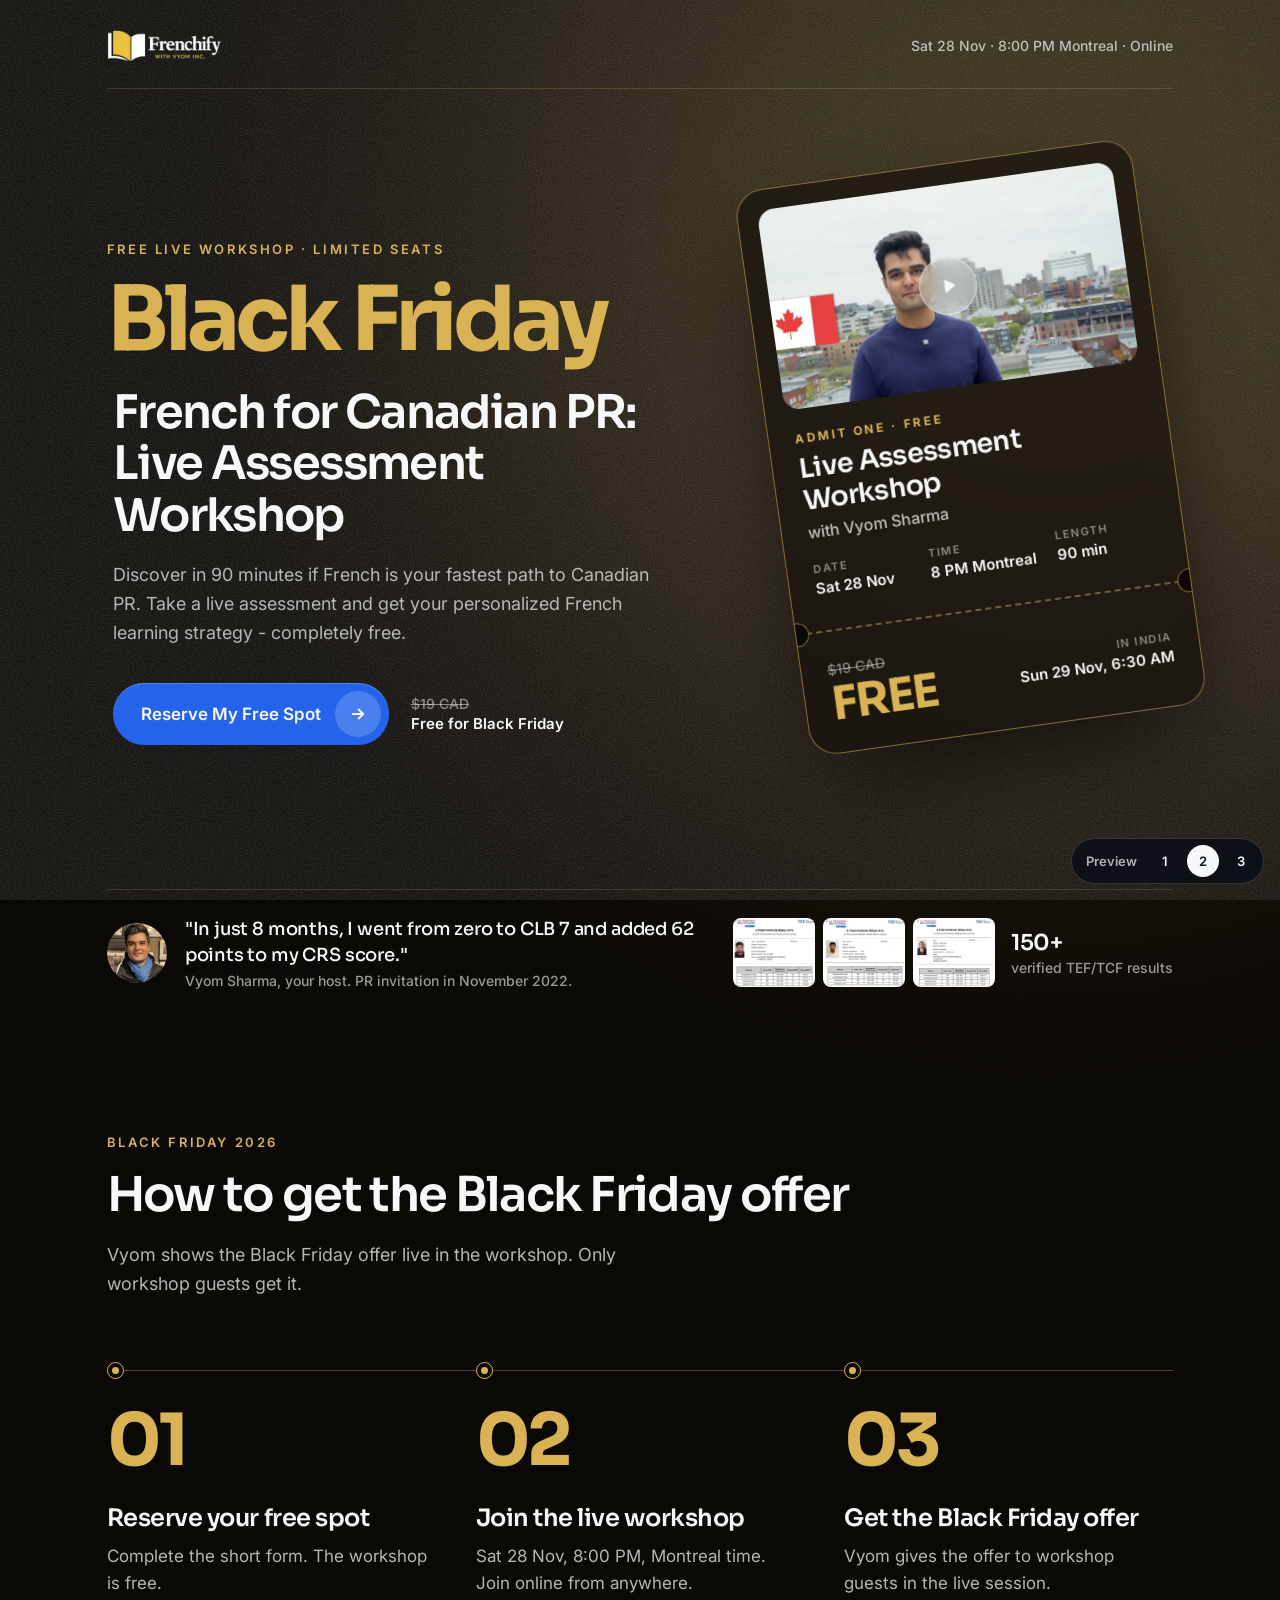
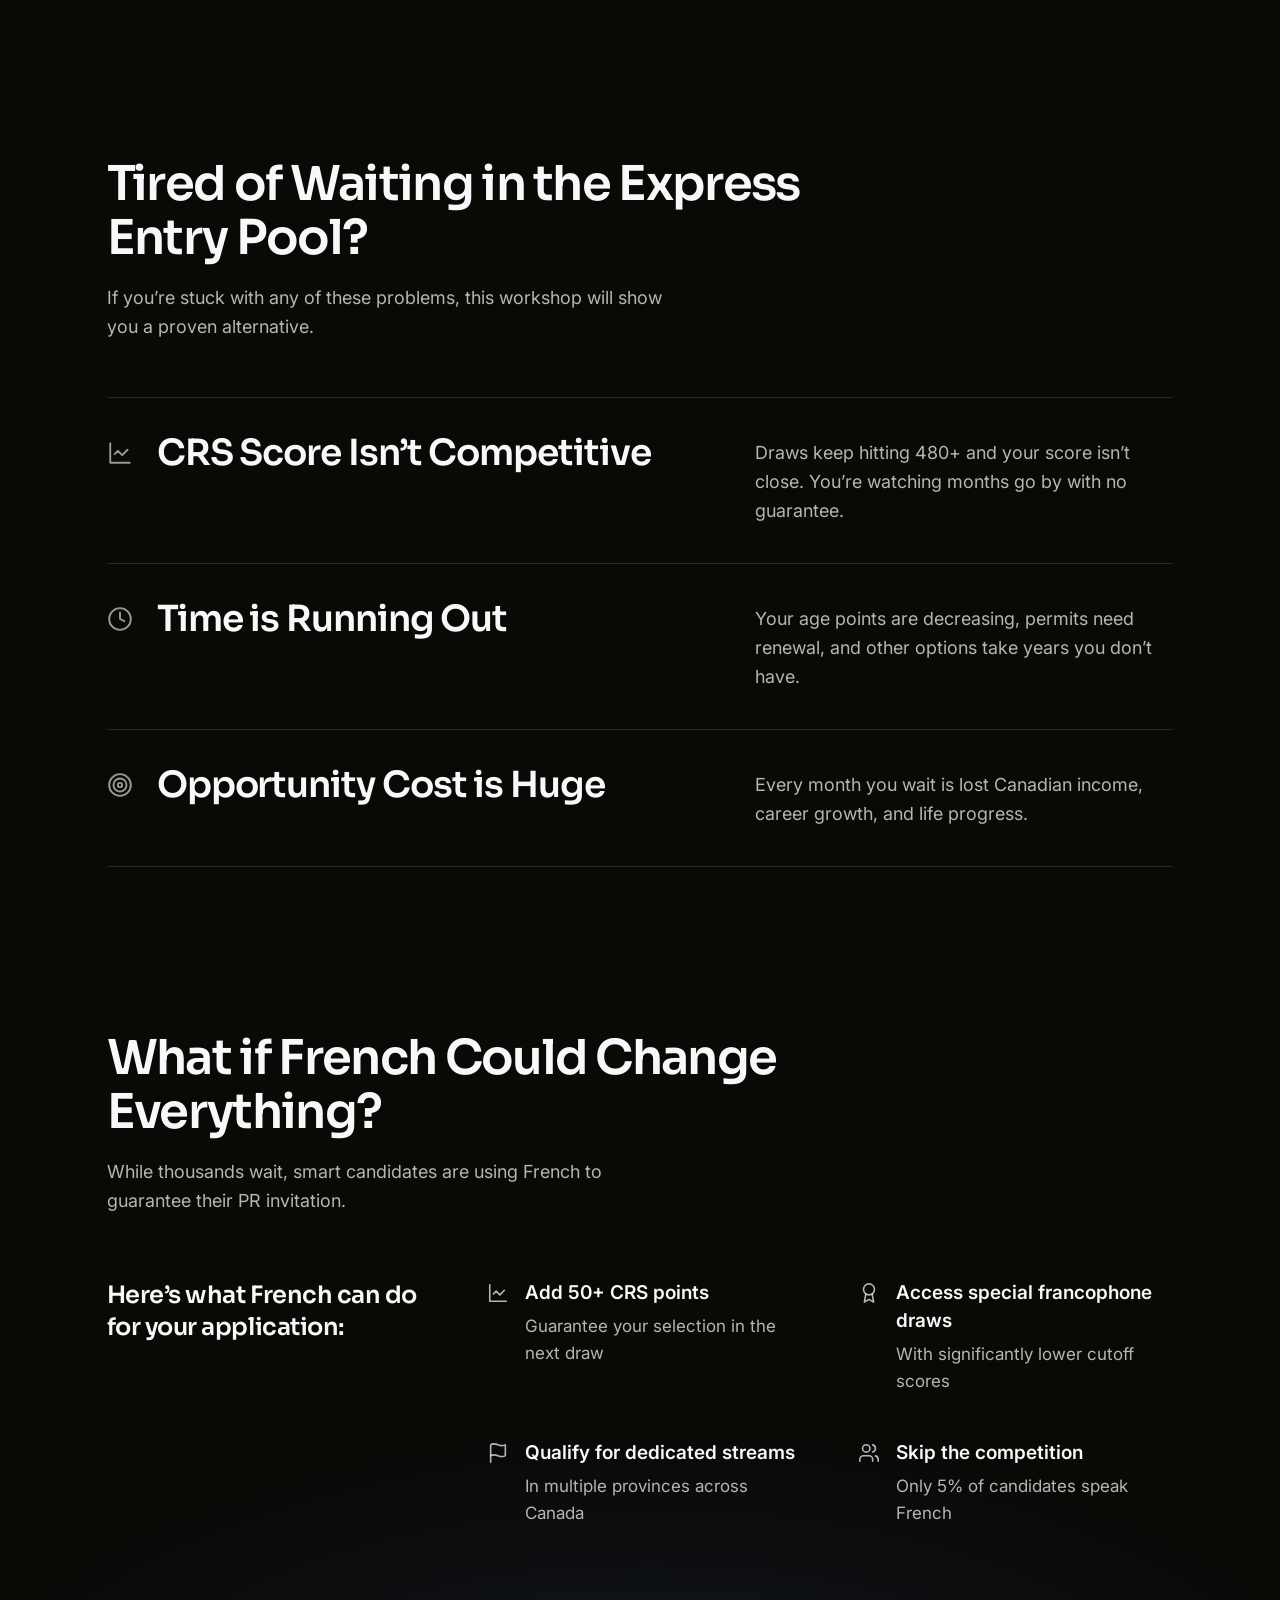
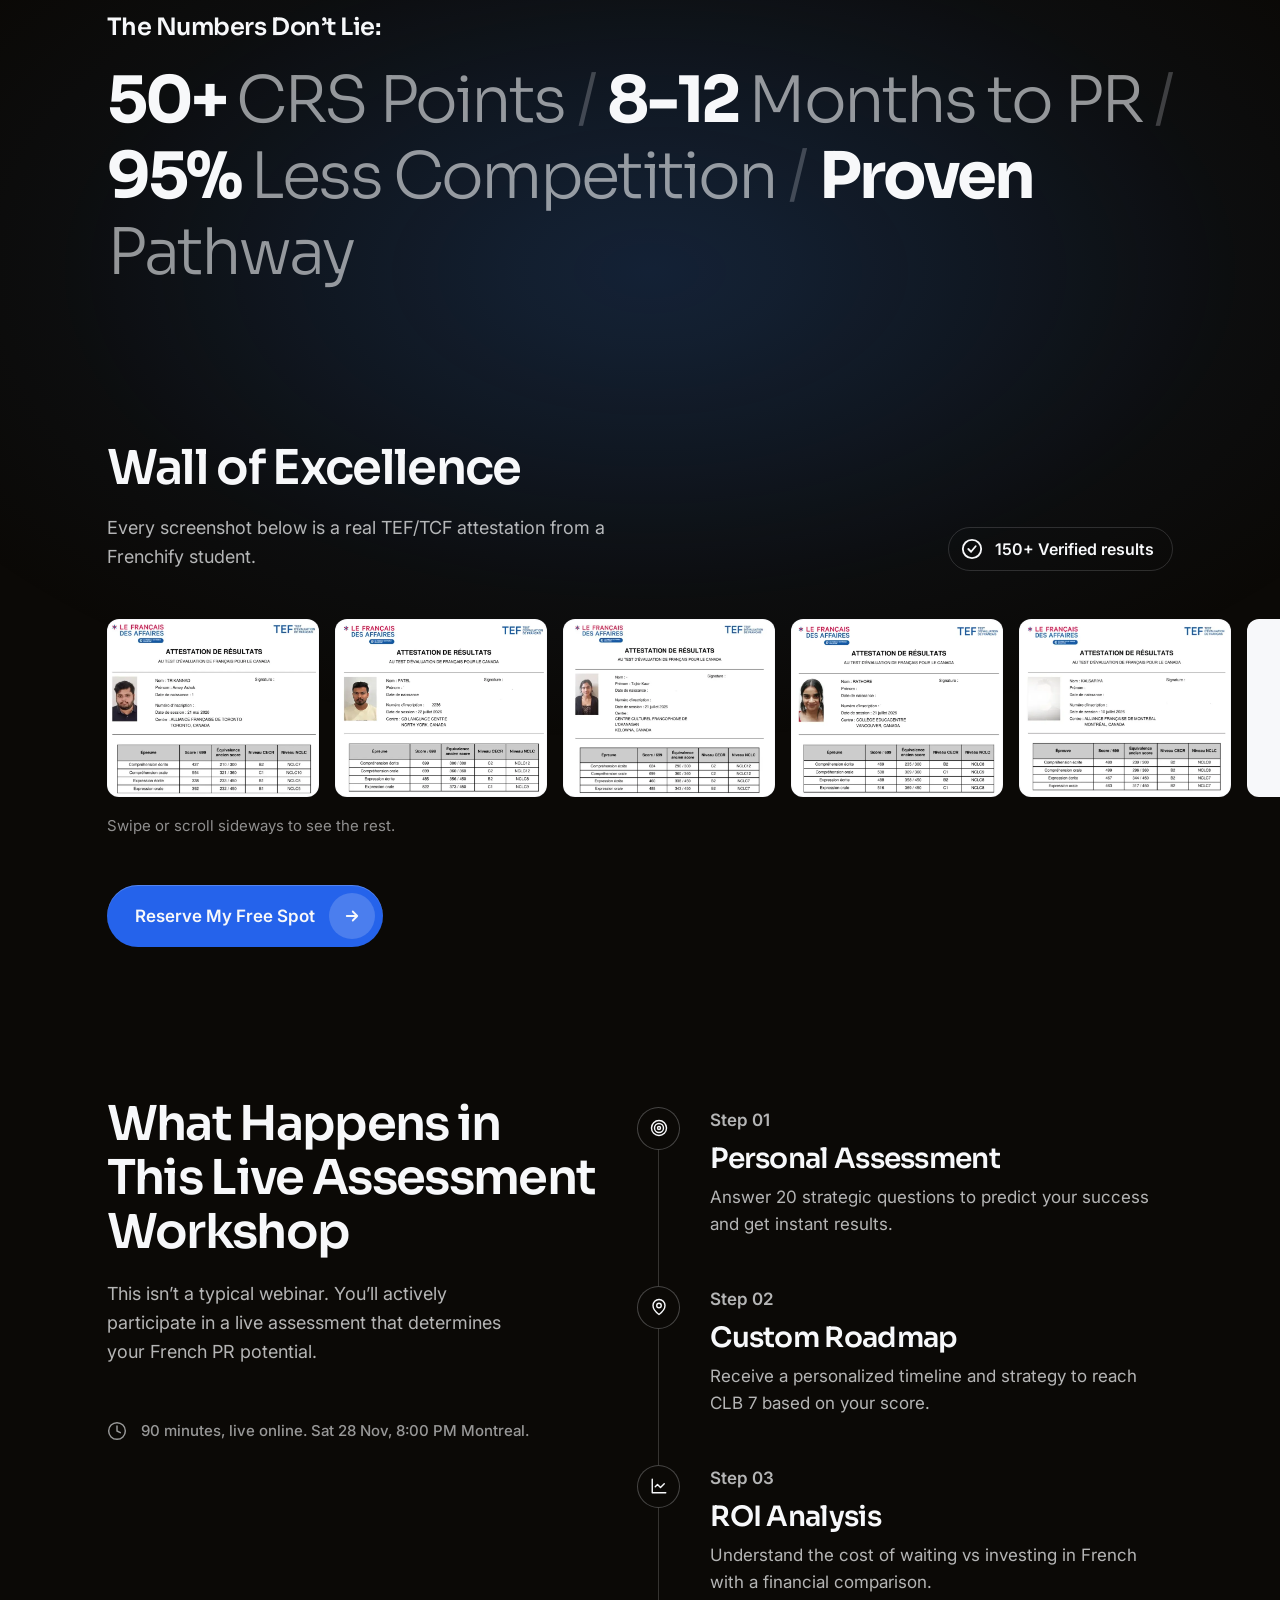
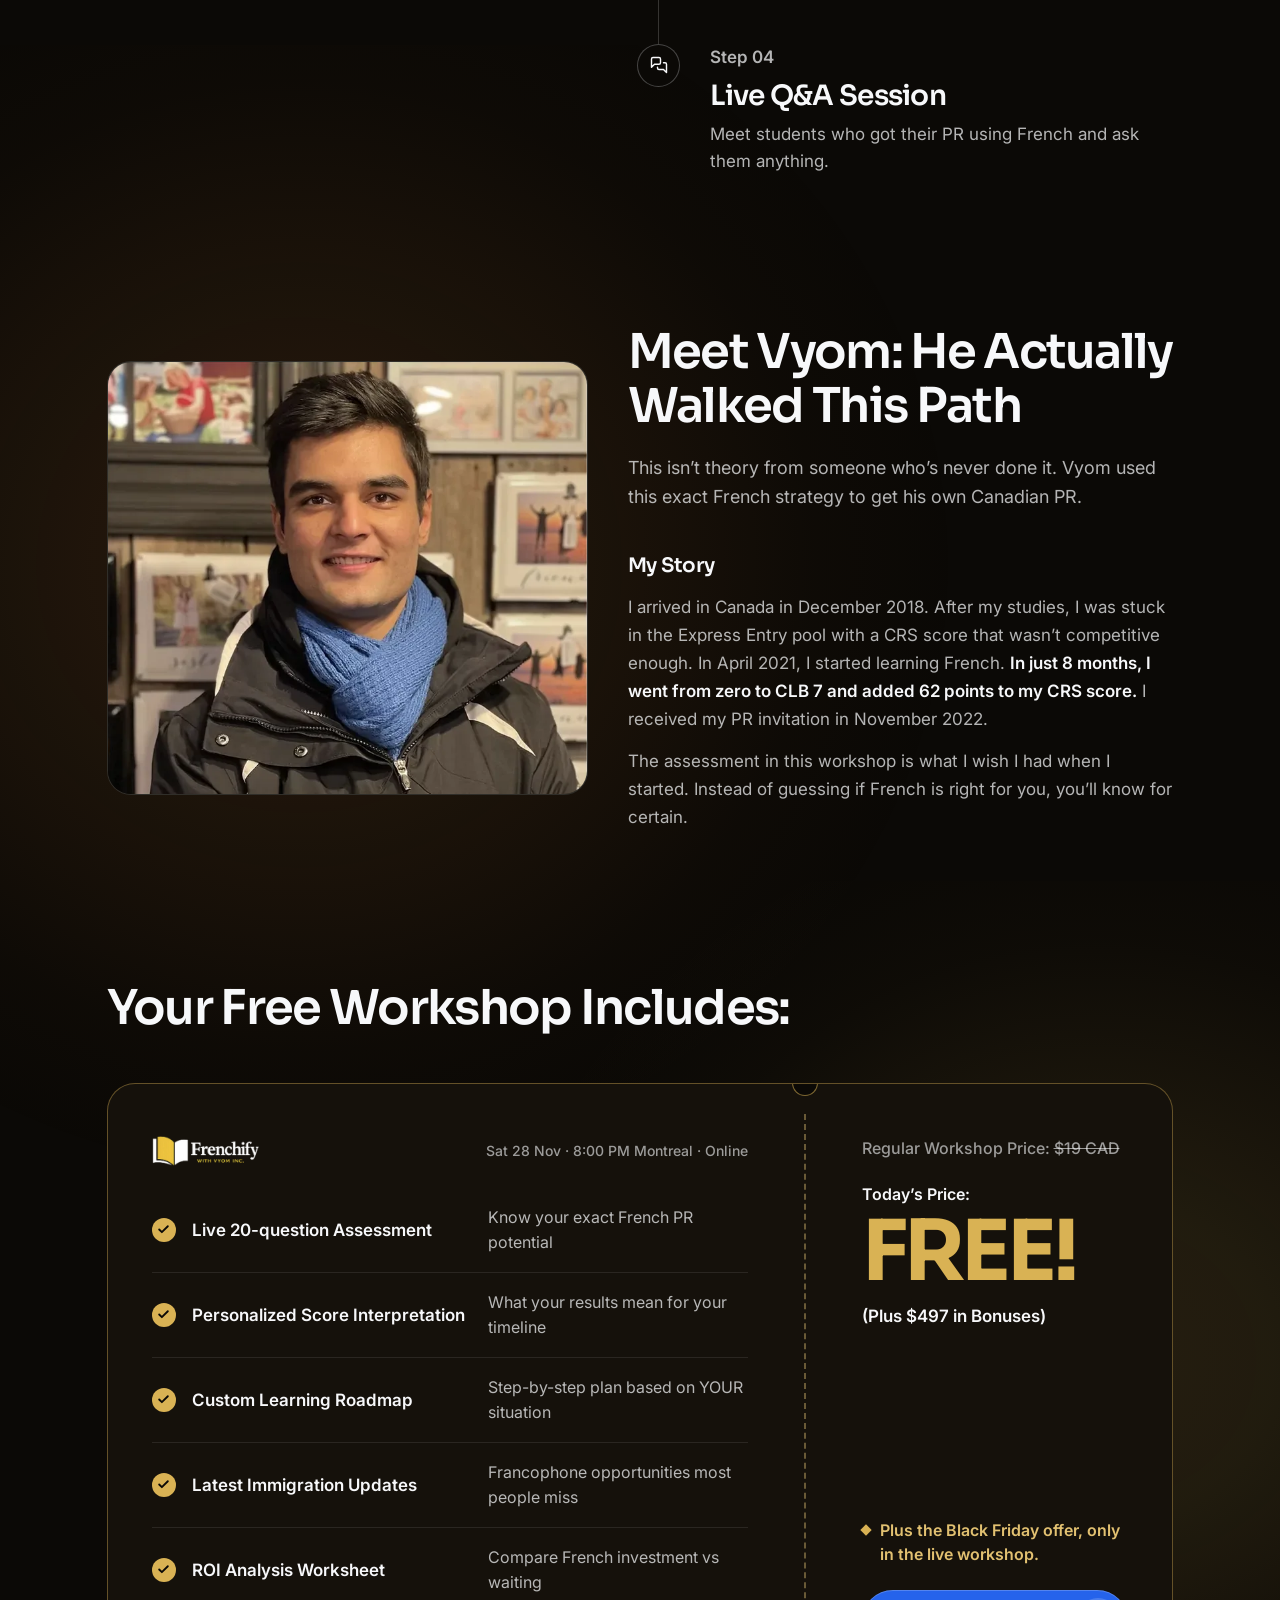
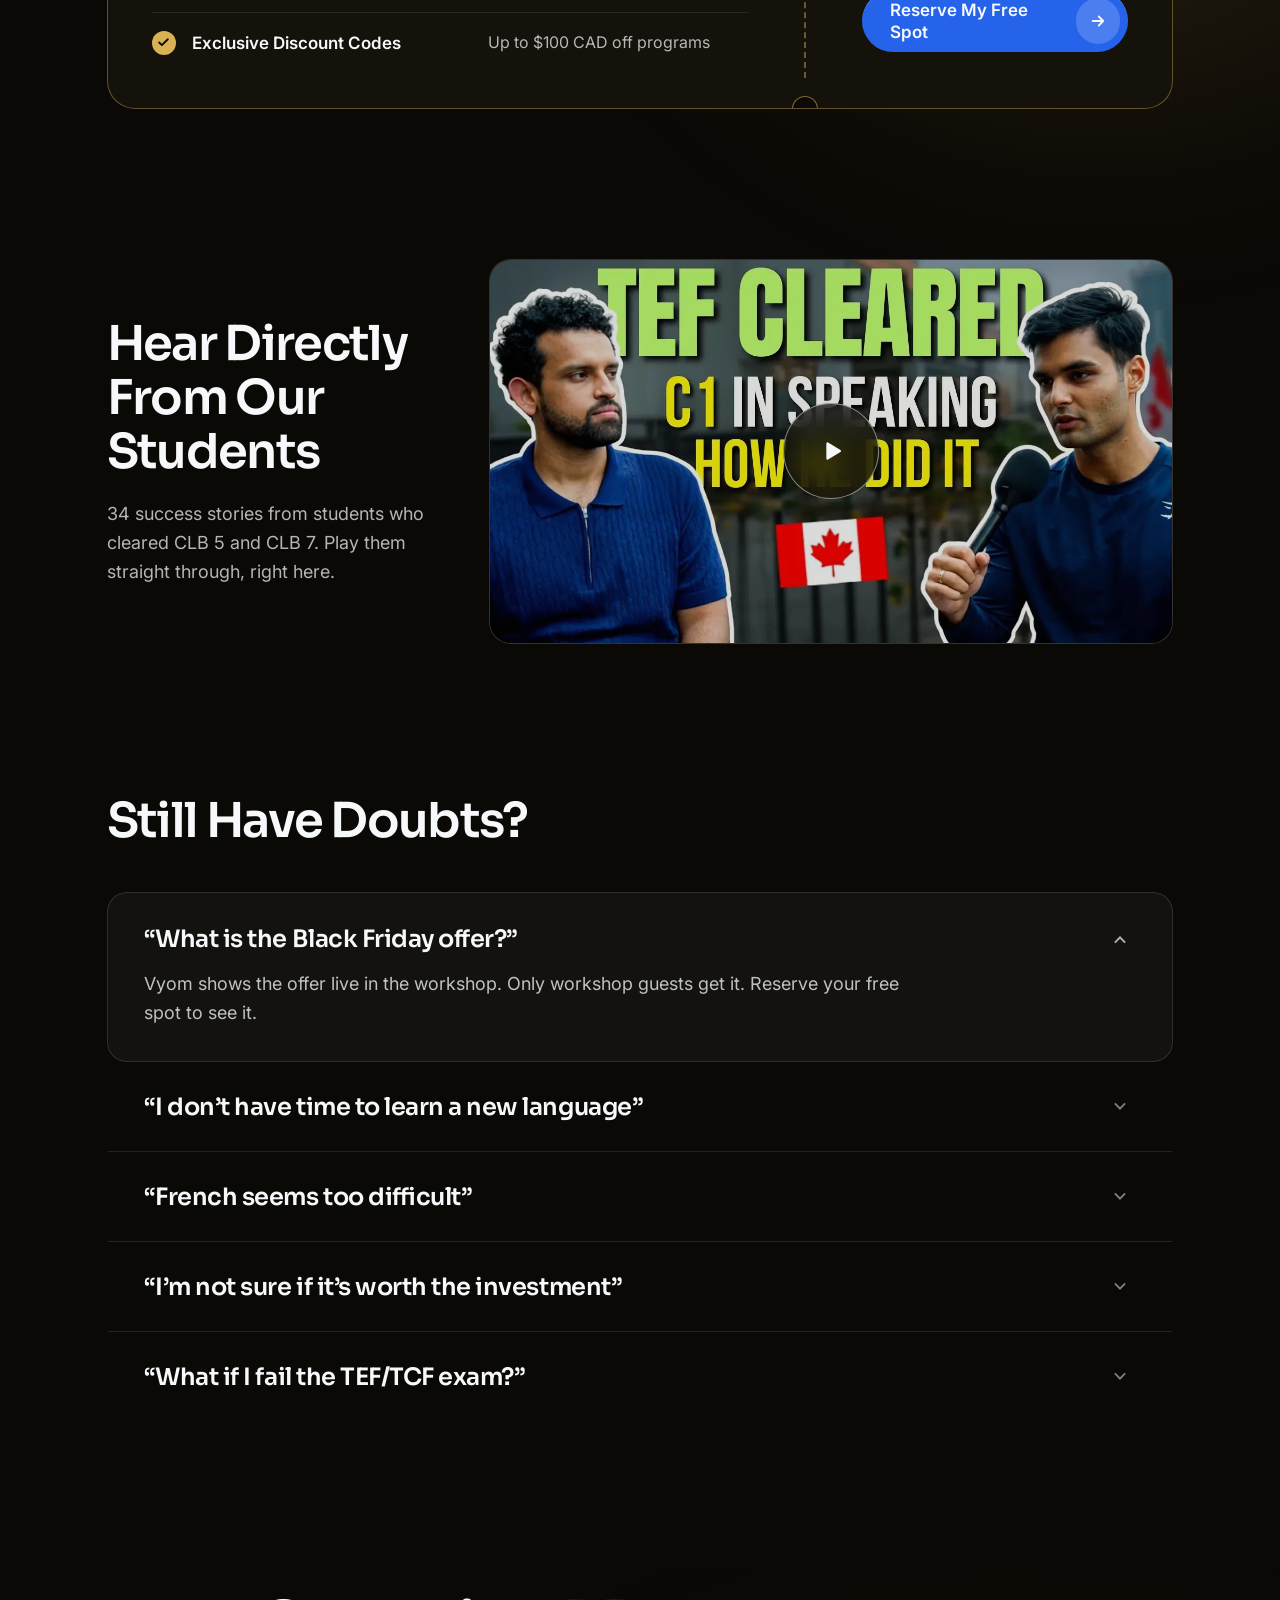
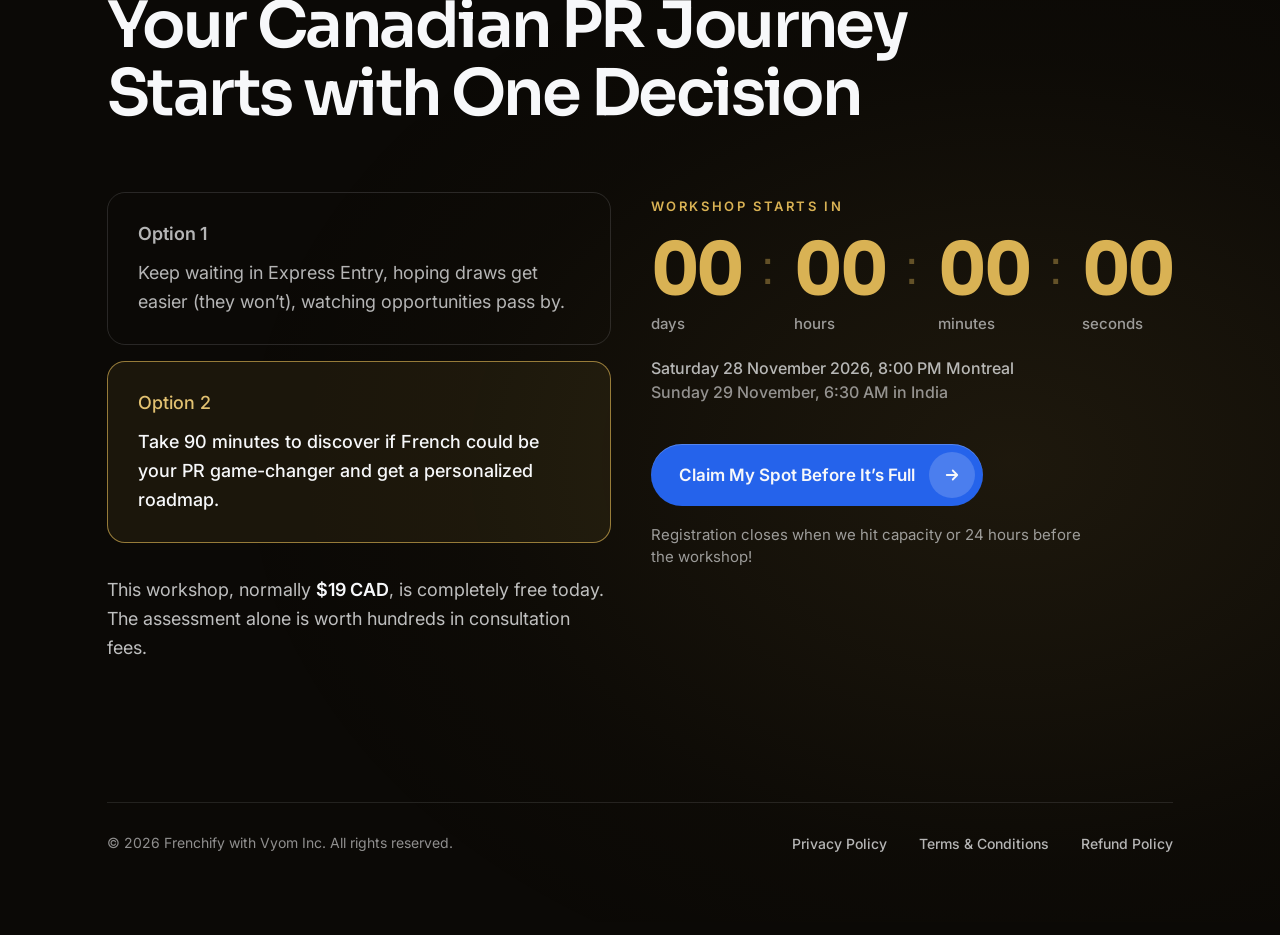
==== option-2/index.html @ 68164799 "Black Friday webinar page preview: 3 design options Static, responsive pages for review. No tracking" ====
<!doctype html>
<html lang="en">
<head>
<meta charset="utf-8">
<meta name="viewport" content="width=device-width, initial-scale=1">
<meta name="robots" content="noindex,nofollow">
<meta name="theme-color" content="#0B0906">
<title>Option 2 · Black Friday preview · Frenchify</title>
<link rel="preconnect" href="https://fonts.googleapis.com">
<link rel="preconnect" href="https://fonts.gstatic.com" crossorigin>
<link rel="stylesheet" href="https://fonts.googleapis.com/css2?family=Inter:opsz,wght@14..32,400..700&family=Sora:wght@300..800&display=swap">
<style>
:root{
  --bg:#0B0906;
  --card:#15110B;
  --ink:#F7F8FA;
  --ink-76:rgba(247,248,250,.76);
  --ink-72:rgba(247,248,250,.72);
  --ink-60:rgba(247,248,250,.6);
  --ink-56:rgba(247,248,250,.56);
  --line:rgba(247,248,250,.12);
  --gold:#D9B254;
  --gold-soft:#E2C171;
  --blue:#2563EB;
  --blue-dark:#1D4ED8;
  --sora:"Sora",system-ui,sans-serif;
  --inter:"Inter",system-ui,sans-serif;
  --gutter:clamp(20px,8.34vw,120px);
  --edge:max(var(--gutter),calc((100% - 1200px) / 2));
  --optical:6px;
}
*,*::before,*::after{box-sizing:border-box}
html{background:var(--bg);color-scheme:dark;-webkit-text-size-adjust:100%;text-size-adjust:100%}
body{
  margin:0;min-height:100vh;color:var(--ink);font-family:var(--inter);font-size:16px;line-height:1.5;
  -webkit-font-smoothing:antialiased;-moz-osx-font-smoothing:grayscale;
  /* The one warm gold spotlight, behind the hero ticket. */
  background:
    radial-gradient(circle 860px at calc(50% + 410px) 230px,
      rgba(222,176,82,.215) 0%, rgba(222,176,82,.19) 30%, rgba(219,172,80,.112) 56%,
      rgba(214,166,76,.043) 78%, rgba(214,166,76,0) 100%) no-repeat,
    var(--bg);
}
/* Film grain: one fixed layer under the content, over the light. */
body::before{
  content:"";position:fixed;inset:0;z-index:0;pointer-events:none;
  background:url(../assets/grain.svg) 0 0/240px 240px repeat;opacity:.4;
}
.page{position:relative;z-index:1}
img{display:block;max-width:100%}
h1,h2,h3,p,figure,blockquote,ol,ul{margin:0}
ol,ul{padding:0;list-style:none}
a{color:inherit}
button{font:inherit;color:inherit}
svg{flex-shrink:0}
.wrap{width:min(1200px,100% - 2 * var(--gutter));margin-inline:auto}

:focus-visible{outline:2px solid var(--gold-soft);outline-offset:3px;border-radius:6px}
.cta:focus-visible,.pill:focus-visible{border-radius:999px}

/* ---------- Shared type ---------- */
.eyebrow{font:600 13px/16px var(--inter);letter-spacing:.2em;text-transform:uppercase;color:var(--gold)}
.h2{font:600 48px/54px var(--sora);letter-spacing:-.035em;color:var(--ink)}
.lead{font-size:18px;line-height:29px;color:var(--ink-72);max-width:560px}
.sec-head{display:flex;flex-direction:column;gap:18px;max-width:900px}

/* ---------- CTA ---------- */
.cta{
  display:inline-flex;align-items:center;gap:14px;min-height:62px;padding:8px 8px 8px 28px;border-radius:999px;
  background:var(--blue);box-shadow:inset 0 1px 0 rgba(247,248,250,.22);color:var(--ink);
  font:600 17px/22px var(--inter);text-decoration:none;transition:background-color .16s ease-out;
}
.cta:hover{background:var(--blue-dark)}
.cta-arrow{display:flex;align-items:center;justify-content:center;width:46px;height:46px;border-radius:999px;background:rgba(247,248,250,.18);transition:transform .16s ease-out}
.cta:hover .cta-arrow{transform:translateX(2px)}

/* ---------- Header + hero ---------- */
.hero-sec{padding-bottom:80px}
.topbar{display:flex;align-items:center;justify-content:space-between;gap:16px;padding:30px 0 26px;border-bottom:1px solid rgba(233,201,119,.18)}
.topbar img{width:114px;height:auto}
.topbar p{font:500 14px/18px var(--inter);color:rgba(247,248,250,.7);text-align:right}

.hero{display:flex;align-items:center;justify-content:space-between;gap:24px;padding-top:64px}
.hero-copy{flex:0 1 720px;min-width:0;display:flex;flex-direction:column}
.bf-word{padding-top:18px;font:700 clamp(84px,7vw,100px)/1 var(--sora);letter-spacing:-.055em;color:var(--gold);white-space:nowrap}
.hero-text{display:flex;flex-direction:column;gap:18px;padding:22px 0 0 var(--optical)}
.hero h1{font:600 clamp(44px,3.62vw,52px)/1.115 var(--sora);letter-spacing:-.035em;color:var(--ink)}
.hero .lead{color:rgba(247,248,250,.7)}
.hero-cta{display:flex;align-items:center;gap:22px;padding:36px 0 0 var(--optical)}
.price-note{display:flex;flex-direction:column;gap:2px}
.price-note s{font:500 14px/18px var(--inter);color:rgba(247,248,250,.5);text-decoration-thickness:1px}
.price-note span{font:600 15px/18px var(--inter);color:var(--ink)}

/* Event ticket */
.ticket-stage{position:relative;flex:0 0 470px;height:680px}
.ticket{
  position:absolute;left:30px;top:40px;width:400px;display:flex;flex-direction:column;overflow:hidden;
  transform:rotate(-8deg);transform-origin:0 0;border-radius:28px;border:1px solid rgba(217,178,84,.55);
  background:rgba(14,11,6,.62);-webkit-backdrop-filter:blur(26px);backdrop-filter:blur(26px);
  box-shadow:0 40px 100px -30px rgba(4,3,2,.85);
}
.ticket-media{padding:20px 20px 0}
.vid{position:relative;display:block;width:100%;aspect-ratio:360/203;padding:0;border:0;border-radius:16px;overflow:hidden;background:var(--card);cursor:pointer}
.vid img{position:absolute;left:-16.67%;top:0;width:116.67%;height:116.26%;max-width:none;object-fit:cover}
.play{position:absolute;left:50%;top:50%;transform:translate(-50%,-50%);display:flex;align-items:center;justify-content:center;width:58px;height:58px;border-radius:999px;border:1px solid rgba(247,248,250,.55);background:rgba(247,248,250,.24);-webkit-backdrop-filter:blur(12px);backdrop-filter:blur(12px);color:var(--ink);transition:background-color .16s ease-out}
.vid:hover .play{background:rgba(247,248,250,.34)}
.t-info{display:flex;flex-direction:column;gap:6px;padding:22px 26px 0}
.t-kicker{font:700 12px/16px var(--inter);letter-spacing:.22em;text-transform:uppercase;color:var(--gold)}
.t-title{font:600 27px/32px var(--sora);letter-spacing:-.025em;color:var(--ink)}
.t-host{font:500 16px/20px var(--inter);color:rgba(247,248,250,.75)}
.t-meta{display:flex;padding:20px 26px 22px}
.t-meta div{display:flex;flex-direction:column;gap:4px}
.t-meta div:nth-child(1){flex:0 0 116px}
.t-meta div:nth-child(2){flex:0 0 128px}
.t-label{font:600 11px/14px var(--inter);letter-spacing:.14em;text-transform:uppercase;color:rgba(247,248,250,.5)}
.t-val{font:600 15px/18px var(--inter);color:var(--ink)}
.perf{position:relative;display:flex;align-items:center;height:24px}
.perf::before{content:"";flex:1;border-top:2px dashed rgba(233,201,119,.4)}
.perf i{position:absolute;top:0;width:26px;height:24px;border-radius:999px;background:var(--bg);border:1px solid rgba(217,178,84,.55)}
.perf i:first-child{left:-13px}
.perf i:last-child{right:-13px}
.t-stub{display:flex;align-items:center;justify-content:space-between;gap:12px;padding:18px 26px 24px}
.t-stub s{display:block;font:500 14px/18px var(--inter);color:rgba(247,248,250,.5);text-decoration-thickness:1px}
.t-free{font:700 46px/50px var(--sora);letter-spacing:-.045em;color:var(--gold)}
.t-india{display:flex;flex-direction:column;align-items:flex-end;gap:4px;text-align:right}

/* Proof bar */
.proof{display:flex;align-items:center;justify-content:space-between;gap:32px;margin-top:56px;padding-top:26px;border-top:1px solid rgba(217,178,84,.2)}
.proof-quote{display:flex;align-items:center;gap:18px;flex:0 1 620px;min-width:0}
.proof-quote img{width:60px;height:60px;border-radius:999px;object-fit:cover;flex-shrink:0}
.proof-quote blockquote{font:500 18px/26px var(--sora);letter-spacing:-.01em;color:var(--ink)}
.proof-quote figcaption{margin-top:4px;font:500 14px/18px var(--inter);color:var(--ink-60)}
.proof-certs{display:flex;align-items:center;gap:16px;flex-shrink:0}
.proof-thumbs{display:flex;gap:8px}
.proof-thumbs img{width:82px;height:69px;border-radius:8px;object-fit:cover;background:var(--ink)}
.proof-count strong{display:block;font:600 22px/28px var(--sora);letter-spacing:-.02em;color:var(--ink)}
.proof-count span{display:block;margin-top:2px;font:500 14px/18px var(--inter);color:var(--ink-60)}

/* ---------- S1 · How to get the offer ---------- */
.s-offer{padding:64px 0 136px}
.s-offer .wrap{display:flex;flex-direction:column;gap:64px}
.steps{position:relative;display:flex;gap:40px}
.steps::before{content:"";position:absolute;left:8px;top:8px;right:0;height:1px;background:rgba(217,178,84,.36)}
.step{position:relative;flex:1 1 0;min-width:0;display:flex;flex-direction:column;gap:28px}
.dot{position:relative;display:flex;align-items:center;justify-content:center;width:17px;height:17px;border-radius:999px;border:1px solid var(--gold);background:var(--bg)}
.dot::after{content:"";width:7px;height:7px;border-radius:999px;background:var(--gold)}
.step-num{font:700 72px/68px var(--sora);letter-spacing:-.05em;color:var(--gold)}
.step-body{display:flex;flex-direction:column;gap:10px}
.step h3{font:600 24px/30px var(--sora);letter-spacing:-.02em}
.step p{max-width:330px;font-size:17px;line-height:27px;color:var(--ink-72)}

/* ---------- S2 · Pain ---------- */
.s-pain{padding:24px 0 140px}
.s-pain .wrap{display:flex;flex-direction:column;gap:56px}
.s-pain .h2{max-width:760px}
.problems{border-bottom:1px solid var(--line)}
.problem{display:flex;align-items:flex-start;justify-content:space-between;gap:40px;padding:34px 0 38px;border-top:1px solid var(--line)}
.problem-head{display:flex;align-items:flex-start;gap:22px;flex:0 1 640px;min-width:0}
.problem-icon{display:flex;align-items:center;flex:0 0 28px;height:42px;color:rgba(247,248,250,.6)}
.problem h3{font:600 36px/42px var(--sora);letter-spacing:-.03em}
.problem p{flex:0 1 440px;padding-top:6px;font-size:18px;line-height:29px;color:var(--ink-72)}

/* ---------- S3 · Solution ---------- */
.s-solution{position:relative;padding:24px 0 150px}
.s-solution::before{
  content:"";position:absolute;left:0;right:0;top:0;bottom:-360px;z-index:-1;pointer-events:none;
  background:radial-gradient(ellipse 840px 470px at calc(50% + 10px) calc(100% - 530px),
    rgba(30,61,105,.48) 0%, rgba(30,61,105,.42) 16%, rgba(30,61,105,.27) 42%, rgba(30,61,105,.09) 70%, rgba(30,61,105,0) 100%);
}
.s-solution .wrap{display:flex;flex-direction:column;gap:64px}
.s-solution .h2{max-width:760px}
.benefits{display:flex;align-items:flex-start;justify-content:space-between;gap:40px}
.benefits h3,.numbers h3{font:600 24px/32px var(--sora);letter-spacing:-.02em}
.benefits h3{flex:0 0 340px}
.benefit-grid{flex:0 1 776px;display:grid;grid-template-columns:repeat(2,minmax(0,360px));column-gap:56px;row-gap:44px}
.benefit{display:flex;align-items:flex-start;gap:16px}
.benefit-icon{display:flex;align-items:center;flex:0 0 22px;height:28px;color:rgba(247,248,250,.7)}
.benefit div{display:flex;flex-direction:column;gap:6px;min-width:0}
.benefit strong{font:600 19px/28px var(--inter);color:var(--ink)}
.benefit span{max-width:330px;font-size:17px;line-height:27px;color:var(--ink-72)}
.numbers{display:flex;flex-direction:column;gap:20px;padding-top:20px}
.stat-line{font:700 64px/76px var(--sora);letter-spacing:-.045em;color:var(--ink)}
.stat-line .u{font-weight:300;color:rgba(247,248,250,.58)}
.stat-line .sep{font-weight:300;color:rgba(247,248,250,.22)}

/* ---------- S4 · Wall of Excellence ---------- */
.s-wall{padding:0 0 150px}
.wall-head{display:flex;align-items:flex-end;justify-content:space-between;gap:24px;padding-bottom:30px}
.wall-head .sec-head{max-width:640px}
.pill{display:inline-flex;align-items:center;gap:12px;flex-shrink:0;padding:10px 18px 10px 12px;border:1px solid rgba(247,248,250,.15);border-radius:999px;font:600 16px/22px var(--inter);color:var(--ink)}
.rail{
  display:flex;gap:16px;margin-top:18px;padding:0 var(--edge) 12px;overflow-x:auto;overscroll-behavior-x:contain;
  scroll-snap-type:x proximity;scroll-padding-inline:var(--edge);
  scrollbar-width:thin;scrollbar-color:rgba(247,248,250,.18) transparent;
}
.rail:focus-visible{outline-offset:-2px;border-radius:12px}
.cert{flex:0 0 212px;height:178px;border-radius:12px;border:1px solid rgba(247,248,250,.18);background:var(--ink);overflow:hidden;scroll-snap-align:start}
.cert img{width:100%;height:100%;object-fit:cover}
.cert-more{flex:0 0 180px;height:178px;display:flex;flex-direction:column;justify-content:space-between;padding:20px 22px;border-radius:12px;border:1px solid rgba(247,248,250,.15);background:rgba(247,248,250,.04);color:rgba(247,248,250,.7);scroll-snap-align:start}
.cert-more p{font:600 24px/30px var(--sora);letter-spacing:-.02em;color:var(--ink)}
.rail-foot{display:flex;flex-direction:column;align-items:flex-start;gap:48px;margin-top:6px}
.rail-foot p{font-size:15px;line-height:22px;color:var(--ink-56)}

/* ---------- S5 · Workshop steps ---------- */
.s-workshop{padding:0 0 130px}
.s-workshop .wrap{display:flex;align-items:flex-start;justify-content:space-between;gap:40px}
.ws-head{flex:0 1 540px;min-width:0;display:flex;flex-direction:column;gap:20px}
.ws-head .lead{max-width:430px}
.facts{display:flex;align-items:center;gap:14px;padding-top:34px;font:500 15px/22px var(--inter);color:var(--ink-60)}
.timeline{flex:0 1 590px;min-width:0;display:flex;flex-direction:column;gap:48px;padding-top:10px}
.tl-step{position:relative;display:flex;align-items:flex-start;gap:30px}
.tl-step:not(:last-child)::before{content:"";position:absolute;left:21px;top:43px;bottom:-48px;width:1px;background:rgba(247,248,250,.18)}
.tl-icon{position:relative;display:flex;align-items:center;justify-content:center;flex:0 0 43px;height:43px;border-radius:999px;border:1px solid rgba(247,248,250,.25);background:var(--bg);color:var(--ink)}
.tl-body{display:flex;flex-direction:column;gap:8px;min-width:0}
.tl-kicker{font:600 15px/20px var(--inter);color:var(--ink-56)}
.tl-body h3{font:600 28px/34px var(--sora);letter-spacing:-.025em}
.tl-body p{max-width:500px;font-size:17px;line-height:27px;color:var(--ink-72)}

/* ---------- S6 · Meet Vyom ---------- */
.s-vyom{position:relative;padding:20px 0 150px}
.s-vyom::before{
  content:"";position:absolute;left:0;right:0;top:-260px;bottom:-280px;z-index:-1;pointer-events:none;
  background:radial-gradient(ellipse 660px 620px at calc(50% - 340px) 520px,
    rgba(176,106,44,.16) 0%, rgba(176,106,44,.13) 32%, rgba(176,106,44,.08) 55%, rgba(176,106,44,.025) 78%, rgba(176,106,44,0) 100%);
}
.s-vyom .wrap{display:flex;align-items:center;justify-content:space-between;gap:40px}
.vyom-photo{position:relative;flex:0 1 520px;min-width:0;aspect-ratio:520/470;border-radius:24px;border:1px solid var(--line);overflow:hidden;background:var(--card)}
.vyom-photo img{position:absolute;left:-2.69%;top:-2.34%;width:105.38%;height:106.6%;max-width:none;object-fit:cover}
.story{flex:0 1 590px;min-width:0;display:flex;flex-direction:column;gap:20px}
.my-story{display:flex;flex-direction:column;gap:14px;padding-top:22px}
.my-story h3{font:600 20px/26px var(--sora);letter-spacing:-.015em}
.my-story p{max-width:560px;font-size:17px;line-height:28px;color:var(--ink-72)}
.my-story strong{font-weight:600;color:var(--ink)}

/* ---------- S7 · Includes ticket ---------- */
.s-includes{position:relative;padding:0 0 150px}
.s-includes::before{
  content:"";position:absolute;left:0;right:0;top:-100px;bottom:-320px;z-index:-1;pointer-events:none;
  background:radial-gradient(ellipse 620px 560px at calc(50% + 460px) 480px,
    rgba(217,178,84,.13) 0%, rgba(217,178,84,.11) 28%, rgba(217,178,84,.065) 50%, rgba(217,178,84,.02) 75%, rgba(217,178,84,0) 100%);
}
.s-includes .wrap{display:flex;flex-direction:column;gap:48px}
.receipt{position:relative;display:flex;overflow:hidden;border-radius:28px;border:1px solid rgba(217,178,84,.4);background:var(--card)}
.r-main{flex:0 1 776px;min-width:0;padding:52px 44px}
.r-head{display:flex;align-items:center;justify-content:space-between;gap:16px;padding-bottom:22px}
.r-head img{width:107px;height:auto}
.r-head p{font:500 14px/18px var(--inter);color:var(--ink-60);text-align:right}
.r-item{display:flex;align-items:center;gap:16px;padding:17px 0;border-bottom:1px solid rgba(247,248,250,.09)}
.r-item:last-child{padding-bottom:0;border-bottom:0}
.r-check{display:flex;align-items:center;justify-content:center;flex:0 0 24px;height:24px;border-radius:999px;background:var(--gold);color:var(--bg)}
.r-text{flex:1;min-width:0;display:grid;grid-template-columns:296px minmax(0,1fr);align-items:center}
.r-text strong{font:600 17px/26px var(--inter);color:var(--ink)}
.r-text span{font-size:16px;line-height:25px;color:var(--ink-72)}
.r-perf{position:relative;display:flex;justify-content:center;flex:0 0 26px;padding:30px 0}
.r-perf::before{content:"";border-left:2px dashed rgba(233,201,119,.4)}
.r-perf i{position:absolute;left:0;width:26px;height:26px;border-radius:999px;background:var(--bg);border:1px solid rgba(217,178,84,.55)}
.r-perf i:first-child{top:-14px}
.r-perf i:last-child{bottom:-14px}
.r-stub{flex:1 1 396px;min-width:0;display:flex;flex-direction:column;justify-content:space-between;gap:32px;padding:52px 44px 56px}
.r-price{display:flex;flex-direction:column;gap:4px}
.r-regular{font:500 16px/24px var(--inter);color:var(--ink-60)}
.r-regular s{text-decoration-thickness:1px}
.r-today{padding-top:18px;font:600 16px/24px var(--inter);color:var(--ink)}
.r-free{font:700 84px/84px var(--sora);letter-spacing:-.05em;color:var(--gold)}
.r-bonus{padding-top:6px;font:600 17px/24px var(--inter);color:var(--ink)}
.r-act{display:flex;flex-direction:column;align-items:flex-start;gap:24px}
.r-note{display:flex;align-items:flex-start;gap:10px;max-width:300px;font:600 16px/24px var(--inter);color:var(--gold-soft)}
.r-note::before{content:"";flex:0 0 8px;height:8px;margin-top:8px;background:var(--gold);transform:rotate(45deg)}

/* ---------- S8 · Student videos ---------- */
.s-videos{padding:0 0 140px}
.s-videos .wrap{display:flex;align-items:center;justify-content:space-between;gap:40px}
.vid-head{flex:0 1 380px;min-width:0;display:flex;flex-direction:column;gap:20px}
.vid-head .lead{max-width:370px}
.playlist{position:relative;display:block;flex:0 1 760px;min-width:0;aspect-ratio:760/428;padding:0;border-radius:22px;border:1px solid rgba(247,248,250,.14);overflow:hidden;background:var(--card);cursor:pointer}
.playlist img{position:absolute;inset:0;width:100%;height:100%;object-fit:cover}
.playlist .scrim{position:absolute;inset:0;background:rgba(11,9,6,.15)}
.play-lg{position:absolute;left:50%;top:50%;transform:translate(-50%,-50%);display:flex;align-items:center;justify-content:center;width:96px;height:96px;border-radius:999px;border:1px solid rgba(247,248,250,.5);background:rgba(11,9,6,.62);-webkit-backdrop-filter:blur(14px);backdrop-filter:blur(14px);color:var(--ink);transition:background-color .16s ease-out}
.playlist:hover .play-lg{background:rgba(11,9,6,.78)}

/* ---------- S9 · FAQ ---------- */
.s-faq{padding:10px 0 150px}
.s-faq .wrap{display:flex;flex-direction:column;gap:44px}
.faq details{border:1px solid transparent;border-bottom-color:rgba(247,248,250,.1)}
.faq details:last-child{border-bottom-color:transparent}
.faq details[open]{border-color:var(--line);border-radius:20px;background:rgba(247,248,250,.04);padding-bottom:34px}
.faq summary{display:flex;align-items:center;justify-content:space-between;gap:24px;min-height:44px;padding:28px 36px;cursor:pointer;list-style:none;font:600 24px/32px var(--sora);letter-spacing:-.02em;color:var(--ink)}
.faq summary::-webkit-details-marker{display:none}
.faq summary:focus-visible{outline-offset:-2px;border-radius:20px}
.faq details[open] summary{padding:30px 36px 14px}
.chev{display:flex;align-items:center;justify-content:center;flex:0 0 32px;height:32px;color:rgba(247,248,250,.5);transition:transform .16s ease-out,color .16s ease-out}
.faq details[open] .chev{transform:rotate(180deg);color:rgba(247,248,250,.7)}
.faq summary:hover .chev{color:rgba(247,248,250,.8)}
.ans{padding:0 36px}
.ans p{max-width:760px;font-size:18px;line-height:29px;color:var(--ink-76)}

/* ---------- S10 · Final decision ---------- */
.s-final{position:relative;padding:20px 0 140px}
.s-final::before{
  content:"";position:absolute;left:0;right:0;top:0;bottom:-120px;z-index:-1;pointer-events:none;
  background:radial-gradient(ellipse 790px 570px at calc(50% + 370px) 490px,
    rgba(217,178,84,.09) 0%, rgba(217,178,84,.08) 12%, rgba(217,178,84,.05) 40%, rgba(217,178,84,.015) 70%, rgba(217,178,84,0) 100%);
}
.s-final .wrap{display:flex;flex-direction:column;gap:64px}
.s-final .h2{max-width:940px;font-size:64px;line-height:68px;letter-spacing:-.04em}
.final-cols{display:flex;align-items:flex-start;justify-content:space-between;gap:40px}
.options{flex:0 1 540px;min-width:0;display:flex;flex-direction:column;gap:16px}
.opt{display:flex;flex-direction:column;gap:10px;padding:26px 30px 28px;border-radius:18px;border:1px solid rgba(247,248,250,.13)}
.opt-label{font:600 15px/20px var(--inter);color:var(--ink-56)}
.opt p{font-size:18px;line-height:29px;color:var(--ink-72)}
.opt--pick{background:rgba(217,178,84,.08);border-color:rgba(217,178,84,.65)}
.opt--pick .opt-label{color:var(--gold-soft)}
.opt--pick p{font-weight:500;color:var(--ink)}
.final-note{max-width:520px;padding-top:16px;font-size:18px;line-height:29px;color:var(--ink-76)}
.final-note strong{font-weight:600;color:var(--ink)}
.cd-col{flex:0 1 560px;min-width:0;padding-top:6px}
.cd{display:flex;align-items:flex-start;gap:20px;padding-top:20px}
.cd-unit{display:flex;flex-direction:column;gap:8px}
.cd-num{font:700 72px/72px var(--sora);letter-spacing:-.05em;color:var(--gold);white-space:nowrap;font-variant-numeric:tabular-nums}
.cd-label{font:500 15px/20px var(--inter);color:var(--ink-60)}
.cd-colon{font:300 52px/66px var(--sora);color:rgba(217,178,84,.4)}
.cd-when{padding-top:22px;font:500 16px/24px var(--inter);color:var(--ink-72)}
.cd-when span{display:block;color:var(--ink-56)}
.cd-cta{padding-top:40px}
.cd-small{max-width:440px;padding-top:18px;font-size:15px;line-height:22px;color:var(--ink-60)}

/* ---------- Footer ---------- */
.footer{position:relative;padding:0 0 80px}
.footer .wrap{display:flex;align-items:center;justify-content:space-between;gap:16px;padding-top:28px;border-top:1px solid rgba(247,248,250,.1)}
.footer p{font-size:14px;line-height:20px;color:var(--ink-56)}
.footer ul{display:flex;gap:32px}
.footer a{display:inline-flex;align-items:center;min-height:44px;margin-block:-12px;font:500 14px/20px var(--inter);color:var(--ink-72);text-decoration:none;transition:color .16s ease-out}
.footer a:hover{color:var(--ink);text-decoration:underline;text-underline-offset:3px}

/* ================= Responsive ================= */

/* Narrow desktop and tablet: the hero, benefits and final columns stack. */
@media (max-width:1179px){
  .hero{flex-direction:column;align-items:stretch;gap:24px;padding-top:56px}
  .hero-copy{flex:none}
  .bf-word{font-size:clamp(56px,15.4vw,100px)}
  .hero h1{font-size:clamp(30px,5.8vw,52px)}
  .ticket-stage{flex:none;height:auto;display:flex;justify-content:center;padding:40px 0 24px}
  .ticket{position:relative;left:auto;top:auto;width:min(100%,400px);transform:rotate(-4deg);transform-origin:50% 50%}
  .benefits{flex-direction:column;gap:32px}
  .benefits h3{flex:none}
  .benefit-grid{flex:none;width:100%;grid-template-columns:repeat(2,minmax(0,1fr));column-gap:40px}
  .stat-line{font-size:clamp(34px,5.4vw,64px);line-height:1.19}
  .r-text{display:flex;flex-direction:column;align-items:flex-start;gap:2px}
  .r-main{flex:1 1 auto}
  .r-stub{flex:0 0 360px;padding:44px 40px 48px}
  .vid-head{min-width:340px}
  .final-cols{flex-direction:column;gap:56px}
  .options,.cd-col{flex:none;width:100%;max-width:600px}
}

/* Tablet and phone: one column everywhere. */
@media (max-width:899px){
  body{background:
    radial-gradient(circle 640px at 82% 420px,
      rgba(222,176,82,.215) 0%, rgba(222,176,82,.19) 30%, rgba(219,172,80,.112) 56%,
      rgba(214,166,76,.043) 78%, rgba(214,166,76,0) 100%) no-repeat,
    var(--bg)}
  .h2{font-size:40px;line-height:46px;letter-spacing:-.03em}
  .s-final .h2{font-size:44px;line-height:50px}
  .proof{flex-direction:column;align-items:flex-start;gap:24px;margin-top:40px}
  .proof-quote{flex:none}

  .s-offer{padding:56px 0 96px}
  .s-offer .wrap{gap:44px}
  .steps{flex-direction:column;gap:40px}
  .steps::before{left:8px;top:8px;bottom:8px;right:auto;width:1px;height:auto}
  .step{display:grid;grid-template-columns:17px minmax(0,1fr);column-gap:22px;row-gap:14px;flex:none}
  .dot{grid-row:1;grid-column:1;margin-top:20px}
  .step-num{grid-row:1;grid-column:2;font-size:56px;line-height:56px}
  .step-body{grid-row:2;grid-column:2}

  .s-pain{padding:0 0 96px}
  .s-pain .wrap{gap:40px}
  .problem{flex-direction:column;gap:12px;padding:28px 0 30px}
  .problem-head{flex:none;gap:14px}
  .problem-icon{flex-basis:24px;height:34px}
  .problem h3{font-size:28px;line-height:34px}
  .problem p{flex:none;padding:0 0 0 38px}

  .s-solution{padding:0 0 96px}
  .s-solution .wrap{gap:48px}
  .s-solution::before{background:radial-gradient(ellipse 120% 420px at 50% calc(100% - 480px),rgba(30,61,105,.46) 0%,rgba(30,61,105,.3) 35%,rgba(30,61,105,.1) 68%,rgba(30,61,105,0) 100%)}

  .s-wall{padding:0 0 96px}
  .wall-head{flex-direction:column;align-items:flex-start;gap:20px;padding-bottom:22px}
  .rail{scroll-snap-type:x mandatory}
  .rail-foot{gap:32px}

  .s-workshop{padding:0 0 96px}
  .s-workshop .wrap{flex-direction:column;gap:48px}
  .ws-head,.timeline{flex:none;width:100%}
  .facts{padding-top:14px}

  .s-vyom{padding:0 0 96px}
  .s-vyom .wrap{flex-direction:column;align-items:stretch;gap:40px}
  .vyom-photo{flex:none;width:100%;max-width:560px}
  .s-vyom::before{background:radial-gradient(ellipse 560px 520px at 30% 500px,rgba(176,106,44,.16) 0%,rgba(176,106,44,.1) 40%,rgba(176,106,44,.03) 72%,rgba(176,106,44,0) 100%)}

  .s-includes{padding:0 0 96px}
  .s-includes .wrap{gap:36px}
  .s-includes::before{background:radial-gradient(ellipse 520px 520px at 80% calc(100% - 700px),rgba(217,178,84,.13) 0%,rgba(217,178,84,.08) 40%,rgba(217,178,84,.025) 72%,rgba(217,178,84,0) 100%)}
  .receipt{flex-direction:column}
  .r-main{flex:none;padding:36px 32px 32px}
  .r-perf{flex:none;height:26px;padding:0 30px;align-items:center}
  .r-perf::before{flex:1;border-left:0;border-top:2px dashed rgba(233,201,119,.4)}
  .r-perf i:first-child{top:0;left:-14px}
  .r-perf i:last-child{top:0;bottom:auto;left:auto;right:-14px}
  .r-stub{flex:none;padding:32px 32px 40px}

  .s-videos{padding:0 0 96px}
  .s-videos .wrap{flex-direction:column;align-items:stretch;gap:36px}
  .vid-head,.playlist{flex:none;width:100%;min-width:0}

  .s-faq{padding:0 0 96px}
  .s-faq .wrap{gap:32px}

  .s-final{padding:0 0 96px}
  .s-final .wrap{gap:44px}
}

/* Phone */
@media (max-width:599px){
  :root{--gutter:20px;--optical:3px}
  .h2{font-size:32px;line-height:38px}
  .lead{font-size:17px;line-height:27px}
  .sec-head{gap:14px}

  .hero-sec{padding-bottom:64px}
  .topbar{padding:16px 0 14px}
  .topbar img{width:96px}
  .topbar p{max-width:180px;font-size:13px;line-height:17px}
  .hero{padding-top:28px}
  .eyebrow{font-size:12px;letter-spacing:.16em}
  .bf-word{padding-top:12px}
  .hero-text{gap:14px;padding-top:16px}
  .hero h1{line-height:36px;letter-spacing:-.03em}
  .hero h1 br{display:none}
  .hero .lead{font-size:16px;line-height:25px}
  .hero-cta{flex-direction:column;align-items:stretch;gap:14px;padding-top:24px}
  .hero-cta .cta,.rail-foot .cta{justify-content:space-between}
  .rail-foot{align-items:stretch}
  .price-note{flex-direction:row;align-items:baseline;gap:10px}
  .ticket-stage{padding:32px 0 8px}
  .ticket{width:min(100%,360px);transform:rotate(-2deg)}
  .ticket-media{padding:16px 16px 0}
  .t-info{padding:18px 20px 0}
  .t-title{font-size:24px;line-height:29px}
  .t-meta{justify-content:space-between;gap:10px;padding:18px 20px 20px}
  .t-meta div:nth-child(1),.t-meta div:nth-child(2){flex:0 1 auto}
  .t-stub{padding:16px 20px 20px}
  .t-free{font-size:40px;line-height:44px}
  .t-india .t-val{font-size:14px}
  .proof-quote{align-items:flex-start;gap:14px}
  .proof-quote img{width:52px;height:52px}
  .proof-quote blockquote{font-size:17px;line-height:25px}
  .proof-thumbs img{width:72px;height:60px}
  .proof-certs{flex-wrap:wrap;gap:14px}

  .s-offer{padding-top:0;padding-bottom:80px}
  .step h3{font-size:22px;line-height:28px}
  .step p{font-size:16px;line-height:26px}

  .s-pain,.s-solution,.s-wall,.s-workshop,.s-vyom,.s-includes,.s-videos,.s-faq,.s-final{padding-bottom:80px}
  .problem h3{font-size:24px;line-height:30px}
  .problem p{font-size:17px;line-height:27px}

  .benefits h3,.numbers h3{font-size:22px;line-height:30px}
  .benefit-grid{grid-template-columns:minmax(0,1fr);row-gap:24px}
  .benefit strong{font-size:18px;line-height:26px}
  .benefit span{font-size:16px;line-height:25px}
  .numbers{padding-top:0;gap:14px}
  .stat-line{font-size:34px;line-height:42px;letter-spacing:-.04em}

  .tl-step{gap:18px}
  .timeline{gap:36px}
  .tl-step:not(:last-child)::before{bottom:-36px}
  .tl-body h3{font-size:24px;line-height:30px}
  .tl-body p{font-size:16px;line-height:26px}
  .facts{align-items:flex-start}

  .my-story{padding-top:8px}
  .my-story p{font-size:16px;line-height:27px}

  .r-main{padding:28px 22px 26px}
  .r-head{flex-direction:column;align-items:flex-start;gap:12px;padding-bottom:12px}
  .r-head p{text-align:left;font-size:13px}
  .r-item{align-items:flex-start;gap:14px;padding:14px 0}
  .r-check{margin-top:1px}
  .r-text strong{font-size:16px;line-height:24px}
  .r-text span{font-size:16px;line-height:24px}
  .r-perf{padding:0 22px}
  .r-stub{padding:26px 22px 30px;gap:28px}
  .r-free{font-size:64px;line-height:66px}
  .r-today{padding-top:12px}
  .r-act .cta{align-self:stretch;justify-content:space-between}

  .play-lg{width:72px;height:72px}
  .play-lg svg{width:22px;height:22px}

  .faq summary{gap:14px;padding:20px 16px;font-size:19px;line-height:26px}
  .faq details[open] summary{padding:22px 16px 10px}
  .faq details[open]{padding-bottom:24px;border-radius:16px}
  .ans{padding:0 16px}
  .ans p{font-size:16px;line-height:26px}
  .chev{flex-basis:28px;height:28px}

  .s-final .h2{font-size:34px;line-height:40px;letter-spacing:-.035em}
  .opt{padding:20px 20px 22px}
  .opt p,.final-note{font-size:16px;line-height:26px}
  .cd{gap:8px;padding-top:16px}
  .cd-num{font-size:46px;line-height:48px}
  .cd-colon{font-size:32px;line-height:46px}
  .cd-label{font-size:14px;line-height:18px}
  .cd-cta{padding-top:28px}
  .cd-cta .cta{display:flex;justify-content:space-between;width:100%;padding-left:22px}

  .footer{padding-bottom:88px}
  .footer .wrap{flex-direction:column;align-items:flex-start;gap:18px}
  .footer ul{flex-wrap:wrap;gap:0 24px}
}

/* Small phones: keep every button label on one line. */
@media (max-width:380px){
  .cta,.cd-cta .cta{gap:10px;padding-left:18px;font-size:16px}
}

@media (prefers-reduced-motion:reduce){
  *,*::before,*::after{transition-duration:.01ms !important;animation-duration:.01ms !important;scroll-behavior:auto !important}
}
</style>
</head>
<body data-option="2">

<svg width="0" height="0" style="position:absolute" aria-hidden="true" focusable="false">
  <symbol id="i-arrow" viewBox="0 0 24 24"><path d="M5 12h14M13 6l6 6-6 6" fill="none" stroke="currentColor" stroke-width="2.4" stroke-linecap="round" stroke-linejoin="round"/></symbol>
  <symbol id="i-arrow-thin" viewBox="0 0 24 24"><path d="M5 12h14M13 6l6 6-6 6" fill="none" stroke="currentColor" stroke-width="2" stroke-linecap="round" stroke-linejoin="round"/></symbol>
  <symbol id="i-play" viewBox="0 0 24 24"><path d="M8 5.5v13a1 1 0 0 0 1.5.86l10.6-6.5a1 1 0 0 0 0-1.72L9.5 4.64A1 1 0 0 0 8 5.5z" fill="currentColor"/></symbol>
  <symbol id="i-chart" viewBox="0 0 24 24"><g fill="none" stroke="currentColor" stroke-width="1.75" stroke-linecap="round" stroke-linejoin="round"><path d="M3 3v18h18"/><path d="m19 9-5 5-4-4-3 3"/></g></symbol>
  <symbol id="i-clock" viewBox="0 0 24 24"><g fill="none" stroke="currentColor" stroke-width="1.75" stroke-linecap="round" stroke-linejoin="round"><circle cx="12" cy="12" r="10"/><path d="M12 6v6l4 2"/></g></symbol>
  <symbol id="i-target" viewBox="0 0 24 24"><g fill="none" stroke="currentColor" stroke-width="1.75"><circle cx="12" cy="12" r="10"/><circle cx="12" cy="12" r="6"/><circle cx="12" cy="12" r="2"/></g></symbol>
  <symbol id="i-award" viewBox="0 0 24 24"><g fill="none" stroke="currentColor" stroke-width="1.75" stroke-linecap="round" stroke-linejoin="round"><circle cx="12" cy="8" r="6"/><path d="M15.477 12.89 17 22l-5-3-5 3 1.523-9.11"/></g></symbol>
  <symbol id="i-flag" viewBox="0 0 24 24"><g fill="none" stroke="currentColor" stroke-width="1.75" stroke-linecap="round" stroke-linejoin="round"><path d="M4 15s1-1 4-1 5 2 8 2 4-1 4-1V3s-1 1-4 1-5-2-8-2-4 1-4 1z"/><path d="M4 22v-7"/></g></symbol>
  <symbol id="i-users" viewBox="0 0 24 24"><g fill="none" stroke="currentColor" stroke-width="1.75" stroke-linecap="round" stroke-linejoin="round"><path d="M16 21v-2a4 4 0 0 0-4-4H6a4 4 0 0 0-4 4v2"/><circle cx="9" cy="7" r="4"/><path d="M22 21v-2a4 4 0 0 0-3-3.87"/><path d="M16 3.13a4 4 0 0 1 0 7.75"/></g></symbol>
  <symbol id="i-check-circle" viewBox="0 0 24 24"><g fill="none" stroke="currentColor" stroke-width="2" stroke-linecap="round" stroke-linejoin="round"><circle cx="12" cy="12" r="10"/><path d="m8 12 3 3 5-6"/></g></symbol>
  <symbol id="i-target-b" viewBox="0 0 24 24"><g fill="none" stroke="currentColor" stroke-width="1.9"><circle cx="12" cy="12" r="10"/><circle cx="12" cy="12" r="6"/><circle cx="12" cy="12" r="2"/></g></symbol>
  <symbol id="i-pin" viewBox="0 0 24 24"><g fill="none" stroke="currentColor" stroke-width="1.9" stroke-linecap="round" stroke-linejoin="round"><path d="M20 10c0 6-8 12-8 12s-8-6-8-12a8 8 0 0 1 16 0Z"/><circle cx="12" cy="10" r="3"/></g></symbol>
  <symbol id="i-chart-b" viewBox="0 0 24 24"><g fill="none" stroke="currentColor" stroke-width="1.9" stroke-linecap="round" stroke-linejoin="round"><path d="M3 3v18h18"/><path d="m19 9-5 5-4-4-3 3"/></g></symbol>
  <symbol id="i-chat" viewBox="0 0 24 24"><g fill="none" stroke="currentColor" stroke-width="1.9" stroke-linecap="round" stroke-linejoin="round"><path d="M14 9a2 2 0 0 1-2 2H6l-4 4V4a2 2 0 0 1 2-2h8a2 2 0 0 1 2 2z"/><path d="M18 9h2a2 2 0 0 1 2 2v11l-4-4h-6a2 2 0 0 1-2-2v-1"/></g></symbol>
  <symbol id="i-check" viewBox="0 0 24 24"><path d="M20 6 9 17l-5-5" fill="none" stroke="currentColor" stroke-width="3.4" stroke-linecap="round" stroke-linejoin="round"/></symbol>
  <symbol id="i-chev" viewBox="0 0 20 20"><path d="M10 13.2 3.6 6.8l1.4-1.4L10 10.4l5-5 1.4 1.4z" fill="currentColor"/></symbol>
</svg>

<div class="page">

<header class="wrap topbar">
  <img src="../assets/img/logo-light.webp" width="540" height="151" alt="Frenchify with Vyom Inc." loading="eager" decoding="async">
  <p>Sat 28 Nov · 8:00 PM Montreal · Online</p>
</header>

<main>

  <!-- Hero -->
  <section class="hero-sec" aria-labelledby="hero-title">
    <div class="wrap">
      <div class="hero">
        <div class="hero-copy">
          <p class="eyebrow">Free live workshop · Limited seats</p>
          <p class="bf-word">Black Friday</p>
          <div class="hero-text">
            <h1 id="hero-title">French for Canadian PR:<br> Live Assessment Workshop</h1>
            <p class="lead">Discover in 90 minutes if French is your fastest path to Canadian PR. Take a live assessment and get your personalized French learning strategy - completely free.</p>
          </div>
          <div class="hero-cta">
            <a href="#" data-cta class="cta"><span>Reserve My Free Spot</span><span class="cta-arrow" aria-hidden="true"><svg width="18" height="18"><use href="#i-arrow"/></svg></span></a>
            <p class="price-note"><s>$19 CAD</s> <span>Free for Black Friday</span></p>
          </div>
        </div>

        <div class="ticket-stage">
          <article class="ticket" aria-label="Event ticket">
            <div class="ticket-media">
              <button type="button" class="vid" data-video-wistia="giyksplji4" aria-label="Play the workshop video">
                <img src="../assets/img/vsl-poster.webp" width="1280" height="720" alt="" loading="eager" decoding="async">
                <span class="play" aria-hidden="true"><svg width="20" height="20"><use href="#i-play"/></svg></span>
              </button>
            </div>
            <div class="t-info">
              <p class="t-kicker">Admit one · Free</p>
              <p class="t-title">Live Assessment Workshop</p>
              <p class="t-host">with Vyom Sharma</p>
            </div>
            <div class="t-meta">
              <div><span class="t-label">Date</span><span class="t-val">Sat 28 Nov</span></div>
              <div><span class="t-label">Time</span><span class="t-val">8 PM Montreal</span></div>
              <div><span class="t-label">Length</span><span class="t-val">90 min</span></div>
            </div>
            <div class="perf" aria-hidden="true"><i></i><i></i></div>
            <div class="t-stub">
              <div>
                <s>$19 CAD</s>
                <p class="t-free">FREE</p>
              </div>
              <div class="t-india">
                <span class="t-label">In India</span>
                <span class="t-val">Sun 29 Nov, 6:30 AM</span>
              </div>
            </div>
          </article>
        </div>
      </div>

      <div class="proof">
        <figure class="proof-quote">
          <img src="../assets/img/vyom-face.webp" width="240" height="240" alt="Vyom Sharma, the workshop host" loading="lazy" decoding="async">
          <div>
            <blockquote>"In just 8 months, I went from zero to CLB 7 and added 62 points to my CRS score."</blockquote>
            <figcaption>Vyom Sharma, your host. PR invitation in November 2022.</figcaption>
          </div>
        </figure>
        <div class="proof-certs">
          <div class="proof-thumbs">
            <img src="../assets/img/result-1.webp" width="760" height="637" alt="" loading="lazy" decoding="async">
            <img src="../assets/img/result-2.webp" width="760" height="637" alt="" loading="lazy" decoding="async">
            <img src="../assets/img/result-3.webp" width="760" height="637" alt="" loading="lazy" decoding="async">
          </div>
          <p class="proof-count"><strong>150+</strong> <span>verified TEF/TCF results</span></p>
        </div>
      </div>
    </div>
  </section>

  <!-- S1 · How to get the offer -->
  <section class="s-offer" aria-labelledby="offer-title">
    <div class="wrap">
      <div class="sec-head">
        <p class="eyebrow">Black Friday 2026</p>
        <h2 class="h2" id="offer-title">How to get the Black Friday offer</h2>
        <p class="lead">Vyom shows the Black Friday offer live in the workshop. Only workshop guests get it.</p>
      </div>
      <ol class="steps">
        <li class="step">
          <span class="dot" aria-hidden="true"></span>
          <span class="step-num" aria-hidden="true">01</span>
          <div class="step-body">
            <h3>Reserve your free spot</h3>
            <p>Complete the short form. The workshop is free.</p>
          </div>
        </li>
        <li class="step">
          <span class="dot" aria-hidden="true"></span>
          <span class="step-num" aria-hidden="true">02</span>
          <div class="step-body">
            <h3>Join the live workshop</h3>
            <p>Sat 28 Nov, 8:00 PM, Montreal time. Join online from anywhere.</p>
          </div>
        </li>
        <li class="step">
          <span class="dot" aria-hidden="true"></span>
          <span class="step-num" aria-hidden="true">03</span>
          <div class="step-body">
            <h3>Get the Black Friday offer</h3>
            <p>Vyom gives the offer to workshop guests in the live session.</p>
          </div>
        </li>
      </ol>
    </div>
  </section>

  <!-- S2 · Pain -->
  <section class="s-pain" aria-labelledby="pain-title">
    <div class="wrap">
      <div class="sec-head">
        <h2 class="h2" id="pain-title">Tired of Waiting in the Express Entry Pool?</h2>
        <p class="lead">If you’re stuck with any of these problems, this workshop will show you a proven alternative.</p>
      </div>
      <ul class="problems">
        <li class="problem">
          <div class="problem-head">
            <span class="problem-icon" aria-hidden="true"><svg width="26" height="26"><use href="#i-chart"/></svg></span>
            <h3>CRS Score Isn’t Competitive</h3>
          </div>
          <p>Draws keep hitting 480+ and your score isn’t close. You’re watching months go by with no guarantee.</p>
        </li>
        <li class="problem">
          <div class="problem-head">
            <span class="problem-icon" aria-hidden="true"><svg width="26" height="26"><use href="#i-clock"/></svg></span>
            <h3>Time is Running Out</h3>
          </div>
          <p>Your age points are decreasing, permits need renewal, and other options take years you don’t have.</p>
        </li>
        <li class="problem">
          <div class="problem-head">
            <span class="problem-icon" aria-hidden="true"><svg width="26" height="26"><use href="#i-target"/></svg></span>
            <h3>Opportunity Cost is Huge</h3>
          </div>
          <p>Every month you wait is lost Canadian income, career growth, and life progress.</p>
        </li>
      </ul>
    </div>
  </section>

  <!-- S3 · Solution -->
  <section class="s-solution" aria-labelledby="solution-title">
    <div class="wrap">
      <div class="sec-head">
        <h2 class="h2" id="solution-title">What if French Could Change Everything?</h2>
        <p class="lead">While thousands wait, smart candidates are using French to guarantee their PR invitation.</p>
      </div>
      <div class="benefits">
        <h3>Here’s what French can do for your application:</h3>
        <ul class="benefit-grid">
          <li class="benefit">
            <span class="benefit-icon" aria-hidden="true"><svg width="22" height="22"><use href="#i-chart"/></svg></span>
            <div><strong>Add 50+ CRS points</strong><span>Guarantee your selection in the next draw</span></div>
          </li>
          <li class="benefit">
            <span class="benefit-icon" aria-hidden="true"><svg width="22" height="22"><use href="#i-award"/></svg></span>
            <div><strong>Access special francophone draws</strong><span>With significantly lower cutoff scores</span></div>
          </li>
          <li class="benefit">
            <span class="benefit-icon" aria-hidden="true"><svg width="22" height="22"><use href="#i-flag"/></svg></span>
            <div><strong>Qualify for dedicated streams</strong><span>In multiple provinces across Canada</span></div>
          </li>
          <li class="benefit">
            <span class="benefit-icon" aria-hidden="true"><svg width="22" height="22"><use href="#i-users"/></svg></span>
            <div><strong>Skip the competition</strong><span>Only 5% of candidates speak French</span></div>
          </li>
        </ul>
      </div>
      <div class="numbers">
        <h3>The Numbers Don’t Lie:</h3>
        <p class="stat-line">50+ <span class="u">CRS Points</span><span class="sep"> / </span>8-12 <span class="u">Months to PR</span><span class="sep"> / </span>95% <span class="u">Less Competition</span><span class="sep"> / </span>Proven <span class="u">Pathway</span></p>
      </div>
    </div>
  </section>

  <!-- S4 · Wall of Excellence -->
  <section class="s-wall" aria-labelledby="wall-title">
    <div class="wrap wall-head">
      <div class="sec-head">
        <h2 class="h2" id="wall-title">Wall of Excellence</h2>
        <p class="lead">Every screenshot below is a real TEF/TCF attestation from a Frenchify student.</p>
      </div>
      <p class="pill"><svg width="22" height="22" aria-hidden="true"><use href="#i-check-circle"/></svg>150+ Verified results</p>
    </div>
    <div class="rail" role="group" aria-label="Real TEF and TCF results from Frenchify students" tabindex="0">
      <div class="cert"><img src="../assets/img/result-1.webp" width="760" height="637" alt="" loading="lazy" decoding="async"></div>
      <div class="cert"><img src="../assets/img/result-2.webp" width="760" height="637" alt="" loading="lazy" decoding="async"></div>
      <div class="cert"><img src="../assets/img/result-3.webp" width="760" height="637" alt="" loading="lazy" decoding="async"></div>
      <div class="cert"><img src="../assets/img/result-4.webp" width="760" height="637" alt="" loading="lazy" decoding="async"></div>
      <div class="cert"><img src="../assets/img/result-5.webp" width="760" height="637" alt="" loading="lazy" decoding="async"></div>
      <div class="cert"><img src="../assets/img/result-6.webp" width="760" height="637" alt="" loading="lazy" decoding="async"></div>
      <div class="cert"><img src="../assets/img/result-7.webp" width="760" height="637" alt="" loading="lazy" decoding="async"></div>
      <div class="cert"><img src="../assets/img/result-8.webp" width="760" height="637" alt="" loading="lazy" decoding="async"></div>
      <div class="cert"><img src="../assets/img/result-9.webp" width="760" height="637" alt="" loading="lazy" decoding="async"></div>
      <div class="cert"><img src="../assets/img/result-10.webp" width="760" height="637" alt="" loading="lazy" decoding="async"></div>
      <div class="cert"><img src="../assets/img/result-11.webp" width="760" height="637" alt="" loading="lazy" decoding="async"></div>
      <div class="cert"><img src="../assets/img/result-12.webp" width="760" height="637" alt="" loading="lazy" decoding="async"></div>
      <div class="cert-more">
        <svg width="22" height="22" aria-hidden="true"><use href="#i-arrow-thin"/></svg>
        <p>and more...</p>
      </div>
    </div>
    <div class="wrap rail-foot">
      <p>Swipe or scroll sideways to see the rest.</p>
      <a href="#" data-cta class="cta"><span>Reserve My Free Spot</span><span class="cta-arrow" aria-hidden="true"><svg width="18" height="18"><use href="#i-arrow"/></svg></span></a>
    </div>
  </section>

  <!-- S5 · Workshop steps -->
  <section class="s-workshop" aria-labelledby="workshop-title">
    <div class="wrap">
      <div class="ws-head">
        <h2 class="h2" id="workshop-title">What Happens in This Live Assessment Workshop</h2>
        <p class="lead">This isn’t a typical webinar. You’ll actively participate in a live assessment that determines your French PR potential.</p>
        <p class="facts"><svg width="20" height="20" aria-hidden="true"><use href="#i-clock"/></svg>90 minutes, live online. Sat 28 Nov, 8:00 PM Montreal.</p>
      </div>
      <ol class="timeline">
        <li class="tl-step">
          <span class="tl-icon" aria-hidden="true"><svg width="18" height="18"><use href="#i-target-b"/></svg></span>
          <div class="tl-body">
            <p class="tl-kicker">Step 01</p>
            <h3>Personal Assessment</h3>
            <p>Answer 20 strategic questions to predict your success and get instant results.</p>
          </div>
        </li>
        <li class="tl-step">
          <span class="tl-icon" aria-hidden="true"><svg width="18" height="18"><use href="#i-pin"/></svg></span>
          <div class="tl-body">
            <p class="tl-kicker">Step 02</p>
            <h3>Custom Roadmap</h3>
            <p>Receive a personalized timeline and strategy to reach CLB 7 based on your score.</p>
          </div>
        </li>
        <li class="tl-step">
          <span class="tl-icon" aria-hidden="true"><svg width="18" height="18"><use href="#i-chart-b"/></svg></span>
          <div class="tl-body">
            <p class="tl-kicker">Step 03</p>
            <h3>ROI Analysis</h3>
            <p>Understand the cost of waiting vs investing in French with a financial comparison.</p>
          </div>
        </li>
        <li class="tl-step">
          <span class="tl-icon" aria-hidden="true"><svg width="18" height="18"><use href="#i-chat"/></svg></span>
          <div class="tl-body">
            <p class="tl-kicker">Step 04</p>
            <h3>Live Q&amp;A Session</h3>
            <p>Meet students who got their PR using French and ask them anything.</p>
          </div>
        </li>
      </ol>
    </div>
  </section>

  <!-- S6 · Meet Vyom -->
  <section class="s-vyom" aria-labelledby="vyom-title">
    <div class="wrap">
      <div class="vyom-photo">
        <img src="../assets/img/vyom-portrait.webp" width="760" height="695" alt="Vyom Sharma smiling, in a winter jacket and blue scarf" loading="lazy" decoding="async">
      </div>
      <div class="story">
        <h2 class="h2" id="vyom-title">Meet Vyom: He Actually Walked This Path</h2>
        <p class="lead">This isn’t theory from someone who’s never done it. Vyom used this exact French strategy to get his own Canadian PR.</p>
        <div class="my-story">
          <h3>My Story</h3>
          <p>I arrived in Canada in December 2018. After my studies, I was stuck in the Express Entry pool with a CRS score that wasn’t competitive enough. In April 2021, I started learning French. <strong>In just 8 months, I went from zero to CLB 7 and added 62 points to my CRS score.</strong> I received my PR invitation in November 2022.</p>
          <p>The assessment in this workshop is what I wish I had when I started. Instead of guessing if French is right for you, you’ll know for certain.</p>
        </div>
      </div>
    </div>
  </section>

  <!-- S7 · Includes ticket -->
  <section class="s-includes" aria-labelledby="includes-title">
    <div class="wrap">
      <h2 class="h2" id="includes-title">Your Free Workshop Includes:</h2>
      <div class="receipt">
        <div class="r-main">
          <div class="r-head">
            <img src="../assets/img/logo-light.webp" width="540" height="151" alt="Frenchify with Vyom Inc." loading="lazy" decoding="async">
            <p>Sat 28 Nov · 8:00 PM Montreal · Online</p>
          </div>
          <ul class="r-list">
            <li class="r-item"><span class="r-check" aria-hidden="true"><svg width="13" height="13"><use href="#i-check"/></svg></span><span class="r-text"><strong>Live 20-question Assessment</strong><span>Know your exact French PR potential</span></span></li>
            <li class="r-item"><span class="r-check" aria-hidden="true"><svg width="13" height="13"><use href="#i-check"/></svg></span><span class="r-text"><strong>Personalized Score Interpretation</strong><span>What your results mean for your timeline</span></span></li>
            <li class="r-item"><span class="r-check" aria-hidden="true"><svg width="13" height="13"><use href="#i-check"/></svg></span><span class="r-text"><strong>Custom Learning Roadmap</strong><span>Step-by-step plan based on YOUR situation</span></span></li>
            <li class="r-item"><span class="r-check" aria-hidden="true"><svg width="13" height="13"><use href="#i-check"/></svg></span><span class="r-text"><strong>Latest Immigration Updates</strong><span>Francophone opportunities most people miss</span></span></li>
            <li class="r-item"><span class="r-check" aria-hidden="true"><svg width="13" height="13"><use href="#i-check"/></svg></span><span class="r-text"><strong>ROI Analysis Worksheet</strong><span>Compare French investment vs waiting</span></span></li>
            <li class="r-item"><span class="r-check" aria-hidden="true"><svg width="13" height="13"><use href="#i-check"/></svg></span><span class="r-text"><strong>Exclusive Discount Codes</strong><span>Up to $100 CAD off programs</span></span></li>
          </ul>
        </div>
        <div class="r-perf" aria-hidden="true"><i></i><i></i></div>
        <div class="r-stub">
          <div class="r-price">
            <p class="r-regular">Regular Workshop Price: <s>$19 CAD</s></p>
            <p class="r-today">Today’s Price:</p>
            <p class="r-free">FREE!</p>
            <p class="r-bonus">(Plus $497 in Bonuses)</p>
          </div>
          <div class="r-act">
            <p class="r-note">Plus the Black Friday offer, only in the live workshop.</p>
            <a href="#" data-cta class="cta"><span>Reserve My Free Spot</span><span class="cta-arrow" aria-hidden="true"><svg width="18" height="18"><use href="#i-arrow"/></svg></span></a>
          </div>
        </div>
      </div>
    </div>
  </section>

  <!-- S8 · Student videos -->
  <section class="s-videos" aria-labelledby="videos-title">
    <div class="wrap">
      <div class="vid-head">
        <h2 class="h2" id="videos-title">Hear Directly From Our Students</h2>
        <p class="lead">34 success stories from students who cleared CLB 5 and CLB 7. Play them straight through, right here.</p>
      </div>
      <button type="button" class="playlist" data-video-playlist="PLIX434KgUuaHsNre2lGTCXOTsROKjy6Z3" aria-label="Play the student success stories playlist">
        <img src="../assets/img/yt-poster.webp" width="1280" height="720" alt="" loading="lazy" decoding="async">
        <span class="scrim" aria-hidden="true"></span>
        <span class="play-lg" aria-hidden="true"><svg width="28" height="28"><use href="#i-play"/></svg></span>
      </button>
    </div>
  </section>

  <!-- S9 · FAQ -->
  <section class="s-faq" aria-labelledby="faq-title">
    <div class="wrap">
      <h2 class="h2" id="faq-title">Still Have Doubts?</h2>
      <div class="faq">
        <details open>
          <summary><span>“What is the Black Friday offer?”</span><span class="chev" aria-hidden="true"><svg width="18" height="18"><use href="#i-chev"/></svg></span></summary>
          <div class="ans"><p>Vyom shows the offer live in the workshop. Only workshop guests get it. Reserve your free spot to see it.</p></div>
        </details>
        <details>
          <summary><span>“I don’t have time to learn a new language”</span><span class="chev" aria-hidden="true"><svg width="18" height="18"><use href="#i-chev"/></svg></span></summary>
          <div class="ans"><p>The assessment reveals if you have enough time based on your specific timeline. Many students reach CLB 7 in 8-12 months with just 2-3 hours daily.</p></div>
        </details>
        <details>
          <summary><span>“French seems too difficult”</span><span class="chev" aria-hidden="true"><svg width="18" height="18"><use href="#i-chev"/></svg></span></summary>
          <div class="ans"><p>French shares 60% vocabulary with English. The assessment measures your language learning aptitude - you might be surprised by your natural ability.</p></div>
        </details>
        <details>
          <summary><span>“I’m not sure if it’s worth the investment”</span><span class="chev" aria-hidden="true"><svg width="18" height="18"><use href="#i-chev"/></svg></span></summary>
          <div class="ans"><p>The workshop includes a complete ROI analysis. You’ll see the exact financial comparison between investing in French and the cost of waiting.</p></div>
        </details>
        <details>
          <summary><span>“What if I fail the TEF/TCF exam?”</span><span class="chev" aria-hidden="true"><svg width="18" height="18"><use href="#i-chev"/></svg></span></summary>
          <div class="ans"><p>The assessment predicts your success probability. Plus, our students have an 80% first-attempt pass rate, and exams can be retaken.</p></div>
        </details>
      </div>
    </div>
  </section>

  <!-- S10 · Final decision -->
  <section class="s-final" aria-labelledby="final-title">
    <div class="wrap">
      <h2 class="h2" id="final-title">Your Canadian PR Journey Starts with One Decision</h2>
      <div class="final-cols">
        <div class="options">
          <div class="opt">
            <p class="opt-label">Option 1</p>
            <p>Keep waiting in Express Entry, hoping draws get easier (they won’t), watching opportunities pass by.</p>
          </div>
          <div class="opt opt--pick">
            <p class="opt-label">Option 2</p>
            <p>Take 90 minutes to discover if French could be your PR game-changer and get a personalized roadmap.</p>
          </div>
          <p class="final-note">This workshop, normally <strong>$19 CAD</strong>, is completely free today. The assessment alone is worth hundreds in consultation fees.</p>
        </div>
        <div class="cd-col">
          <p class="eyebrow">Workshop starts in</p>
          <div class="cd" data-countdown="2026-11-29T01:00:00Z">
            <div class="cd-unit"><span class="cd-num" data-cd="d">03</span><span class="cd-label">days</span></div>
            <span class="cd-colon" aria-hidden="true">:</span>
            <div class="cd-unit"><span class="cd-num" data-cd="h">13</span><span class="cd-label">hours</span></div>
            <span class="cd-colon" aria-hidden="true">:</span>
            <div class="cd-unit"><span class="cd-num" data-cd="m">45</span><span class="cd-label">minutes</span></div>
            <span class="cd-colon" aria-hidden="true">:</span>
            <div class="cd-unit"><span class="cd-num" data-cd="s">12</span><span class="cd-label">seconds</span></div>
          </div>
          <p class="cd-when">Saturday 28 November 2026, 8:00 PM Montreal <span>Sunday 29 November, 6:30 AM in India</span></p>
          <div class="cd-cta">
            <a href="#" data-cta class="cta"><span>Claim My Spot Before It’s Full</span><span class="cta-arrow" aria-hidden="true"><svg width="18" height="18"><use href="#i-arrow"/></svg></span></a>
          </div>
          <p class="cd-small">Registration closes when we hit capacity or 24 hours before the workshop!</p>
        </div>
      </div>
    </div>
  </section>

</main>

<footer class="footer">
  <div class="wrap">
    <p>© 2026 Frenchify with Vyom Inc. All rights reserved.</p>
    <nav aria-label="Legal">
      <ul>
        <li><a href="#">Privacy Policy</a></li>
        <li><a href="#">Terms &amp; Conditions</a></li>
        <li><a href="#">Refund Policy</a></li>
      </ul>
    </nav>
  </div>
</footer>

</div>

<script src="../assets/preview.js" defer></script>
</body>
</html>
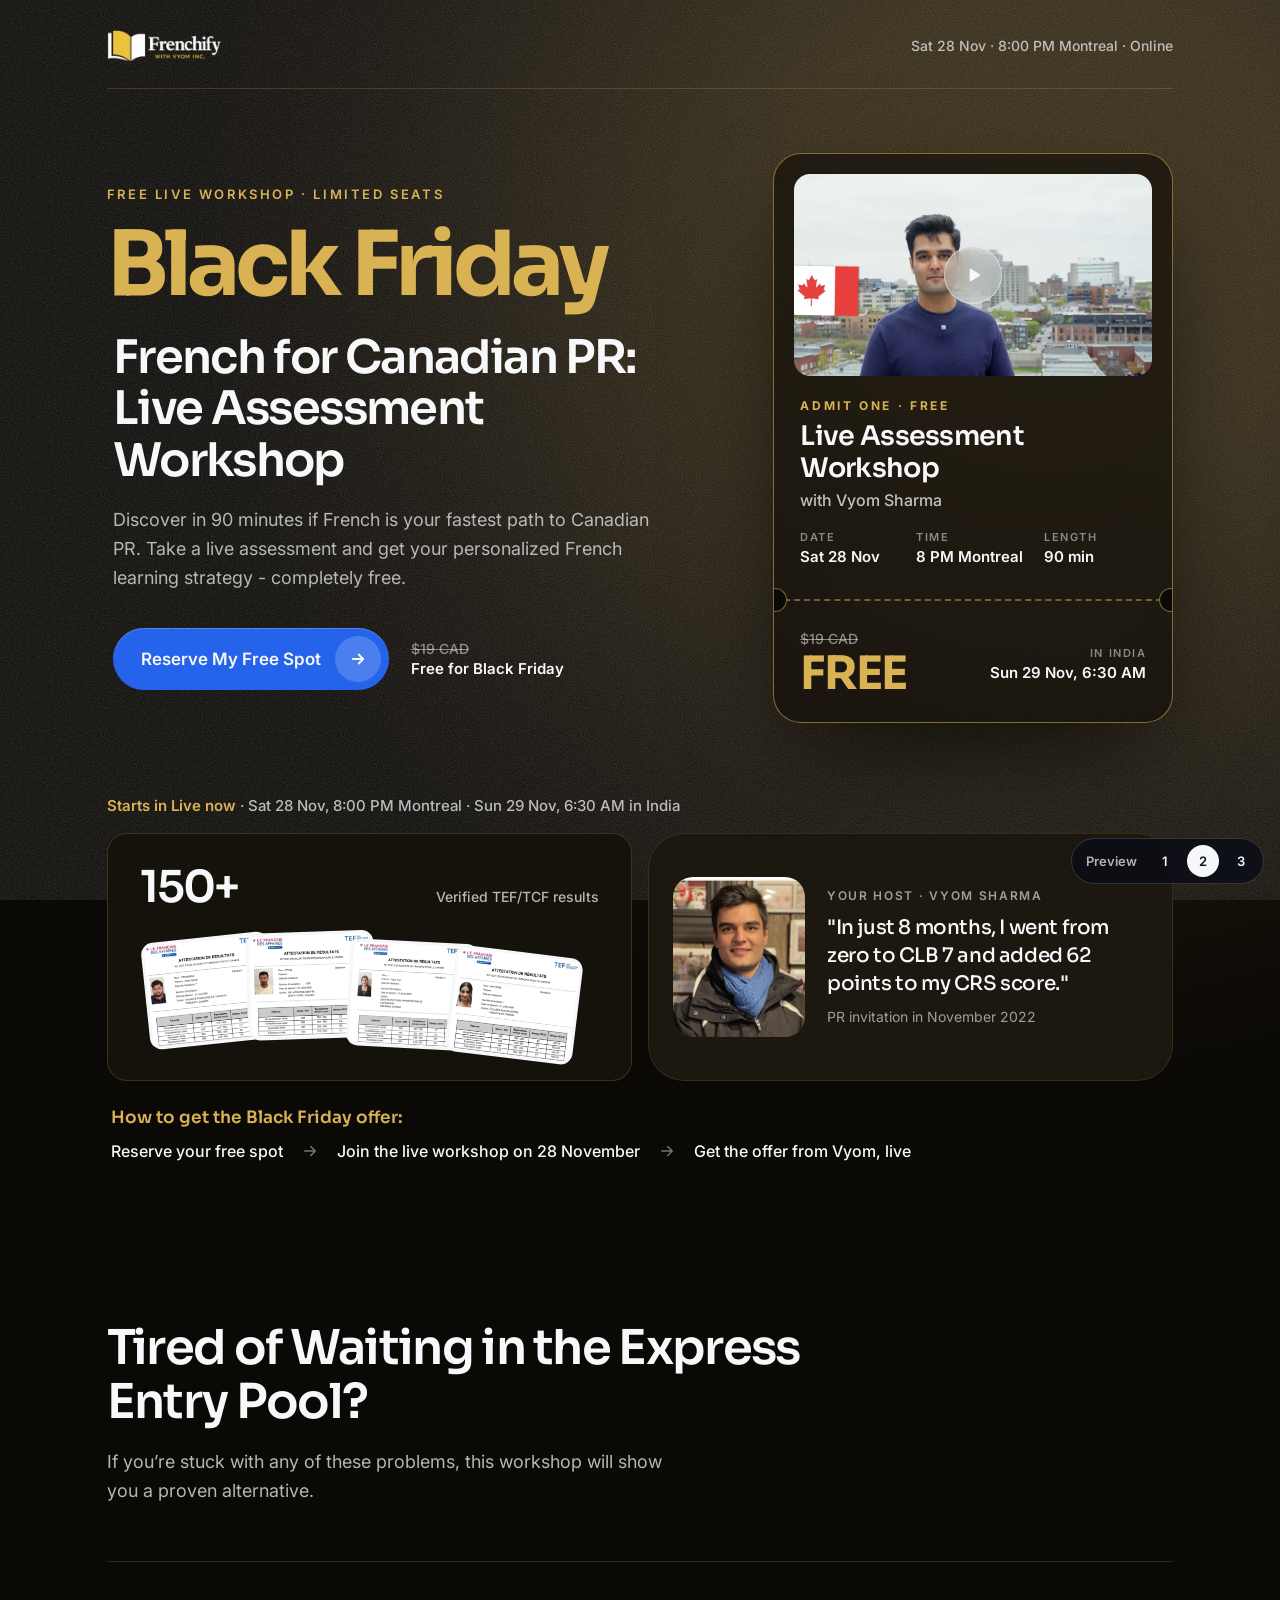
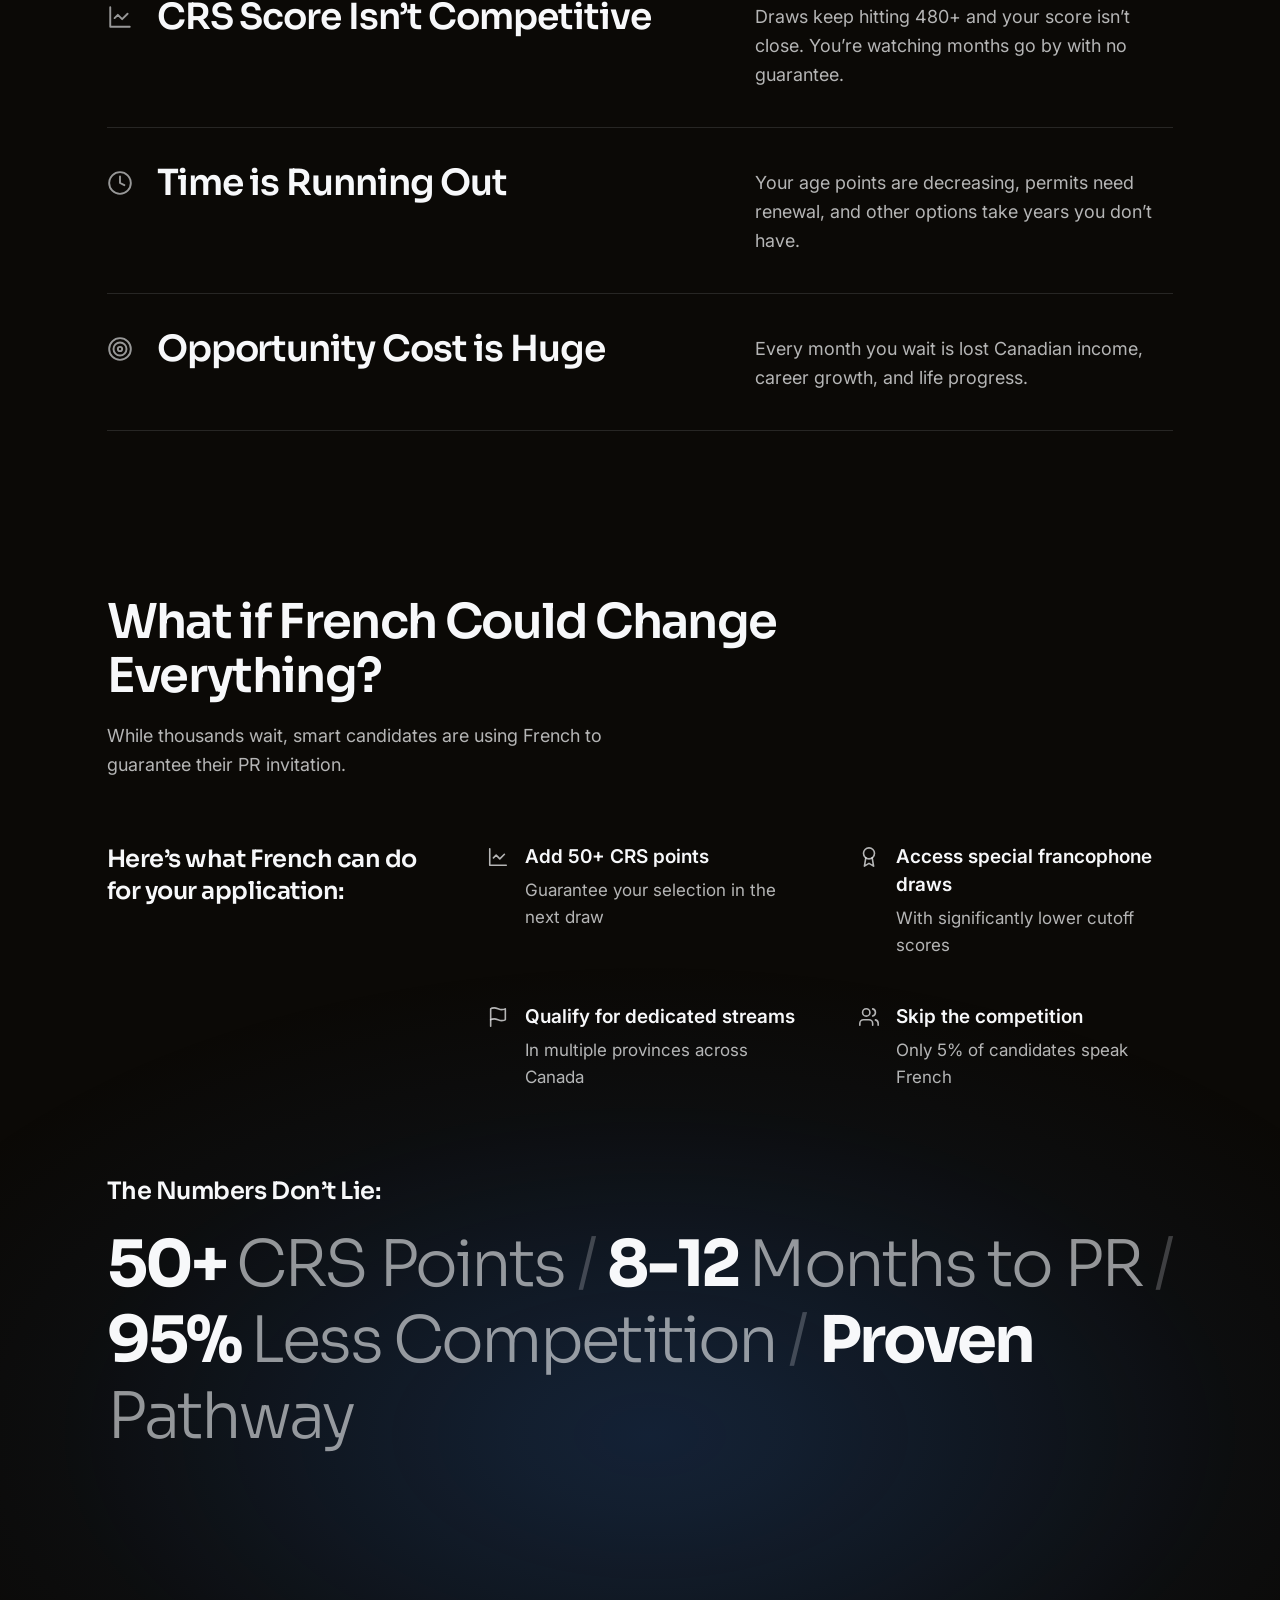
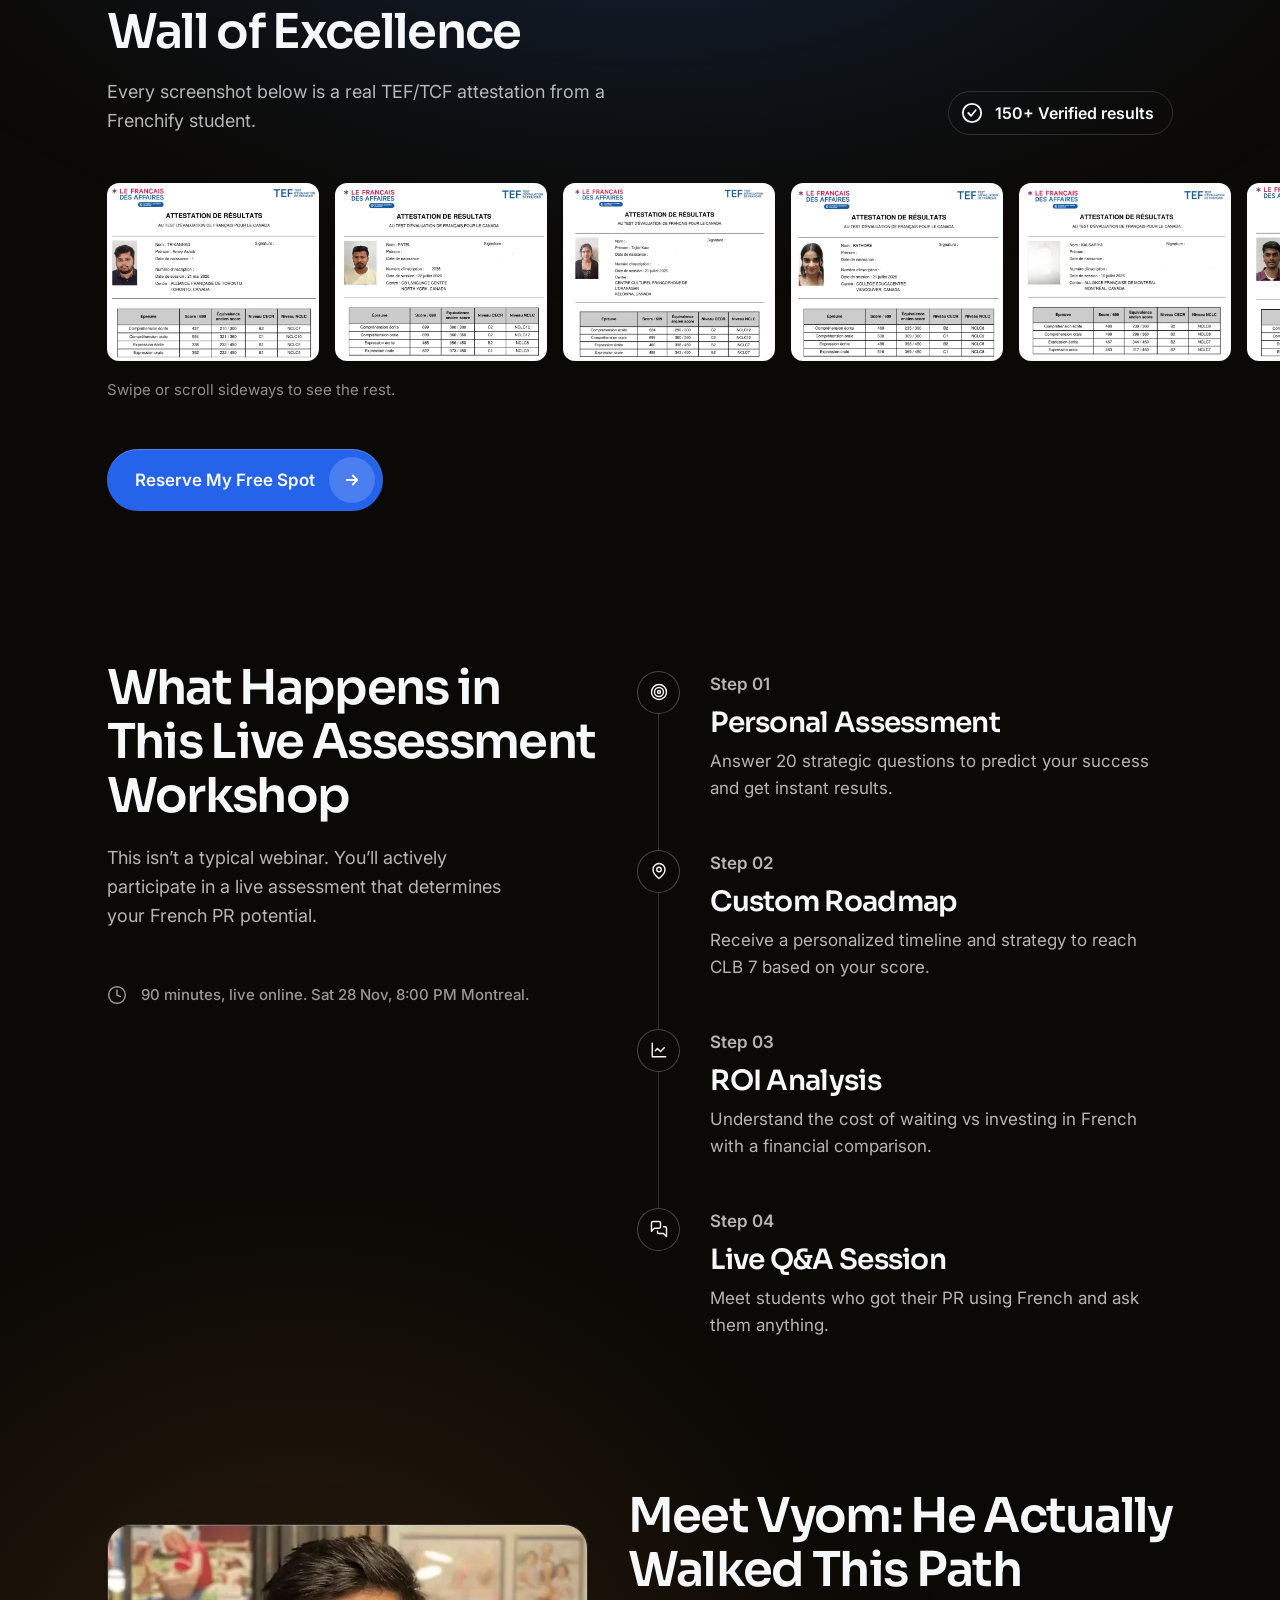
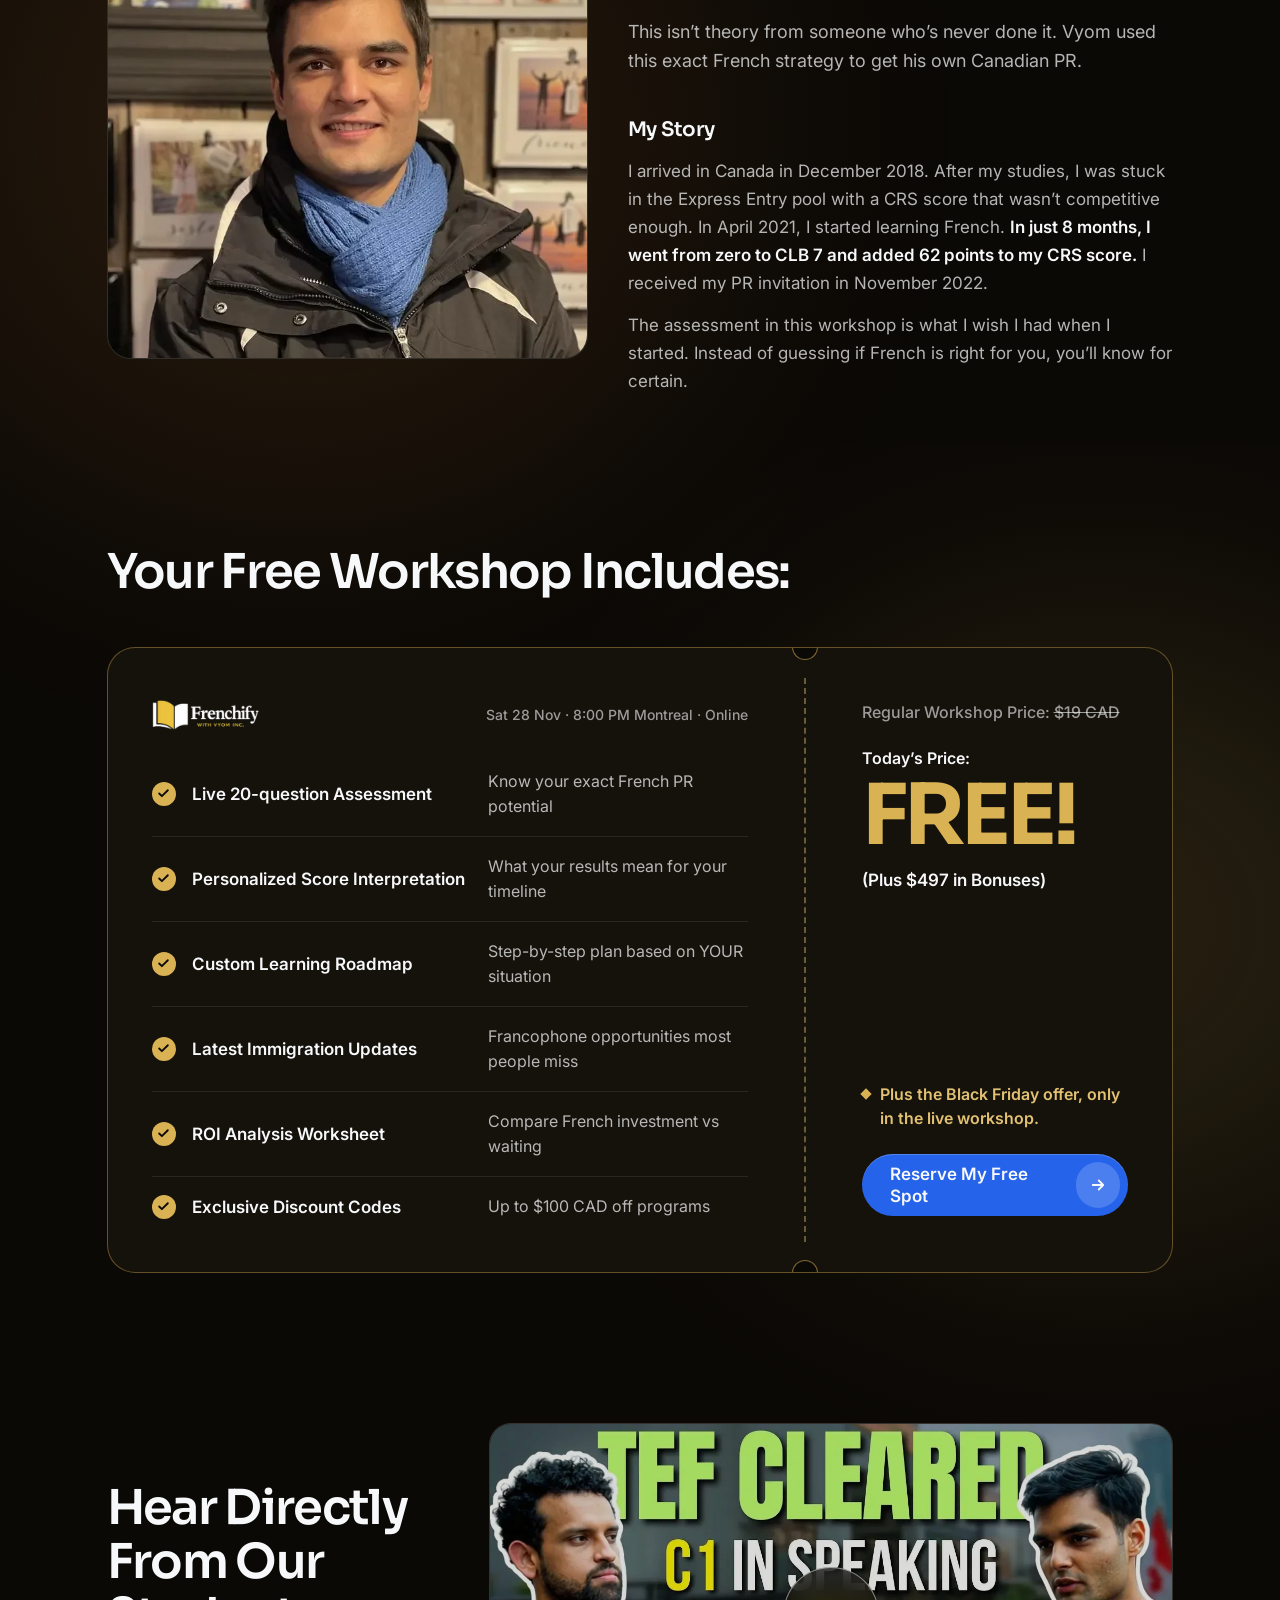
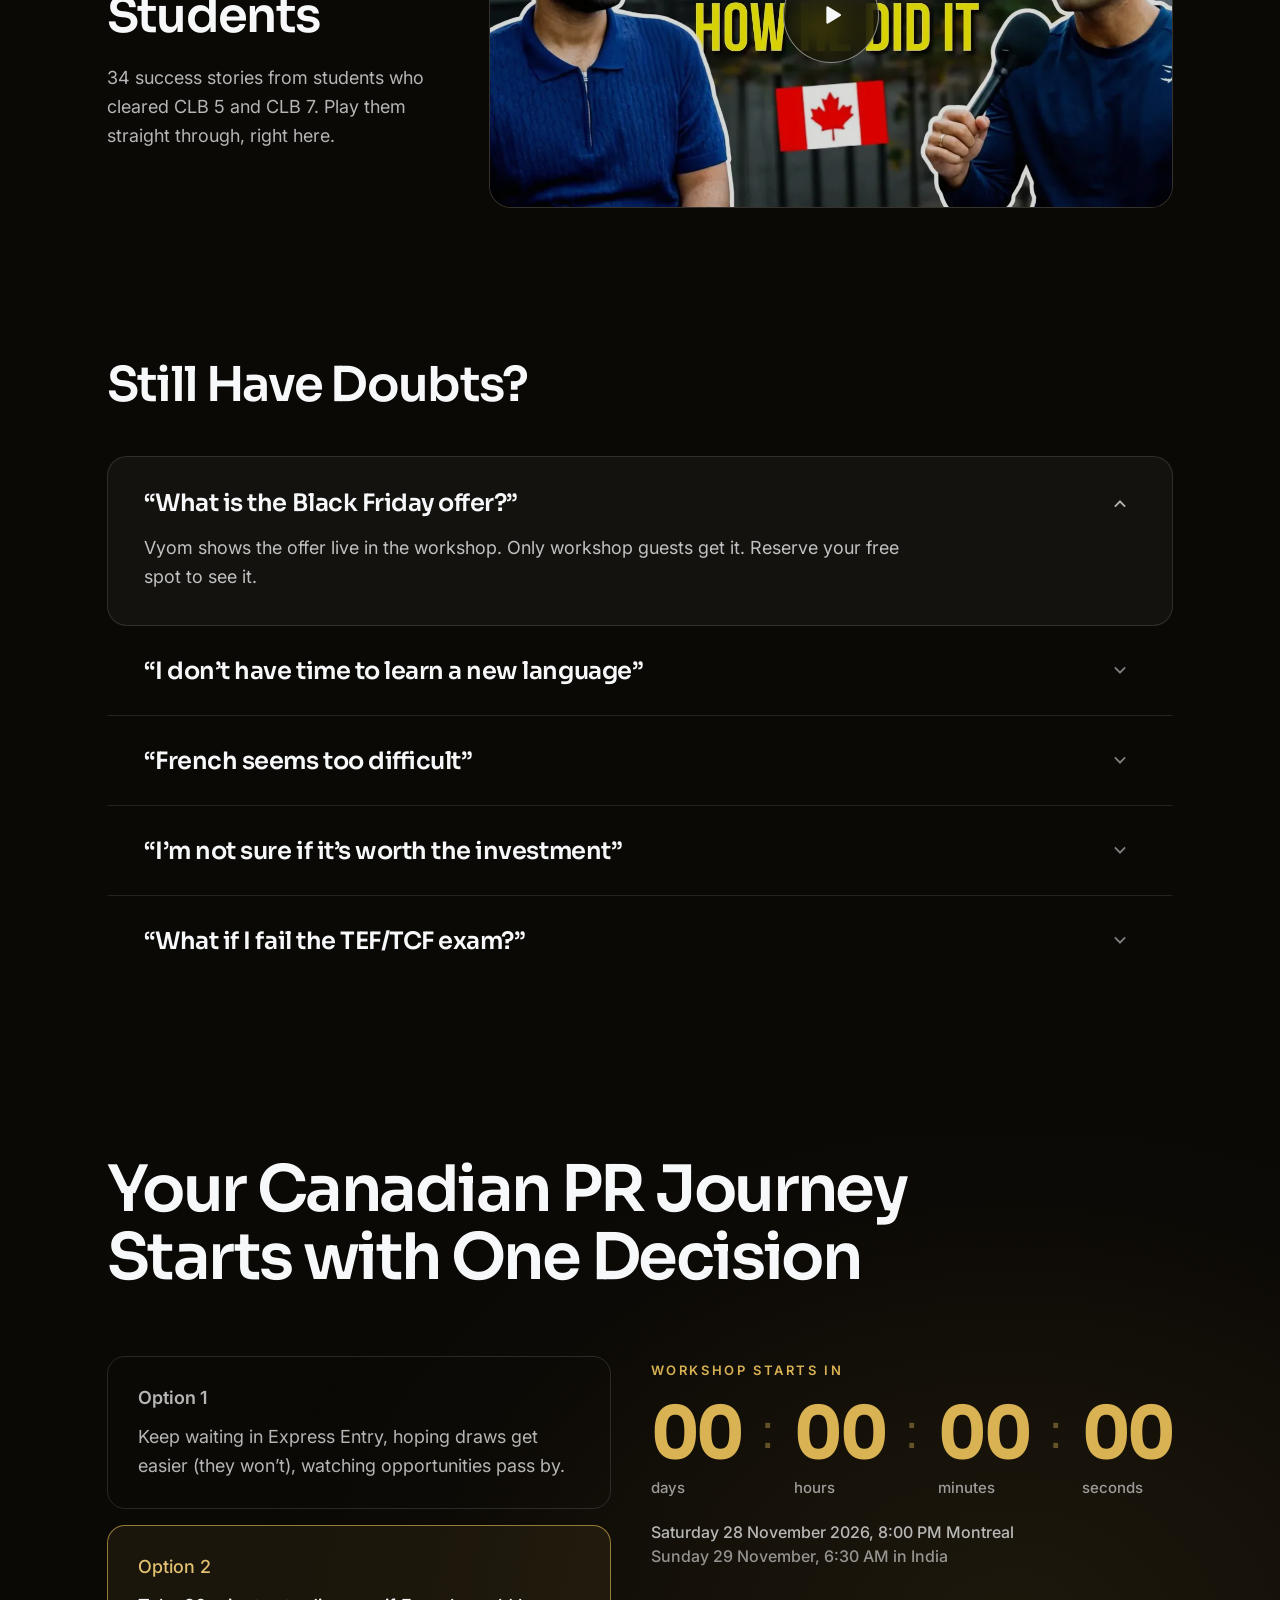
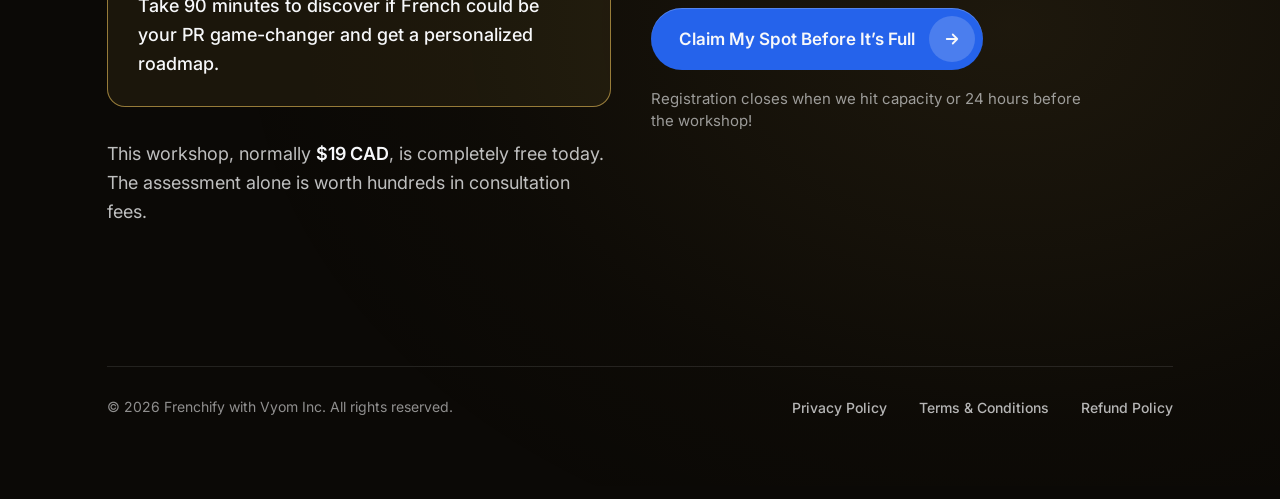
==== commit e5b01d8a: "Option 2: add the Option 3 results and host block after the hero, straighten the ticket Vyom picked " ====
--- a/option-2/index.html
+++ b/option-2/index.html
@@ -75,7 +75,7 @@
 .cta:hover .cta-arrow{transform:translateX(2px)}
 
 /* ---------- Header + hero ---------- */
-.hero-sec{padding-bottom:80px}
+.hero-sec{padding-bottom:72px}
 .topbar{display:flex;align-items:center;justify-content:space-between;gap:16px;padding:30px 0 26px;border-bottom:1px solid rgba(233,201,119,.18)}
 .topbar img{width:114px;height:auto}
 .topbar p{font:500 14px/18px var(--inter);color:rgba(247,248,250,.7);text-align:right}
@@ -92,10 +92,10 @@
 .price-note span{font:600 15px/18px var(--inter);color:var(--ink)}
 
 /* Event ticket */
-.ticket-stage{position:relative;flex:0 0 470px;height:680px}
+.ticket-stage{position:relative;flex:0 0 430px;display:flex;justify-content:flex-end}
 .ticket{
-  position:absolute;left:30px;top:40px;width:400px;display:flex;flex-direction:column;overflow:hidden;
-  transform:rotate(-8deg);transform-origin:0 0;border-radius:28px;border:1px solid rgba(217,178,84,.55);
+  position:relative;width:400px;display:flex;flex-direction:column;overflow:hidden;
+  border-radius:28px;border:1px solid rgba(217,178,84,.55);
   background:rgba(14,11,6,.62);-webkit-backdrop-filter:blur(26px);backdrop-filter:blur(26px);
   box-shadow:0 40px 100px -30px rgba(4,3,2,.85);
 }
@@ -124,30 +124,32 @@
 .t-free{font:700 46px/50px var(--sora);letter-spacing:-.045em;color:var(--gold)}
 .t-india{display:flex;flex-direction:column;align-items:flex-end;gap:4px;text-align:right}
 
-/* Proof bar */
-.proof{display:flex;align-items:center;justify-content:space-between;gap:32px;margin-top:56px;padding-top:26px;border-top:1px solid rgba(217,178,84,.2)}
-.proof-quote{display:flex;align-items:center;gap:18px;flex:0 1 620px;min-width:0}
-.proof-quote img{width:60px;height:60px;border-radius:999px;object-fit:cover;flex-shrink:0}
-.proof-quote blockquote{font:500 18px/26px var(--sora);letter-spacing:-.01em;color:var(--ink)}
-.proof-quote figcaption{margin-top:4px;font:500 14px/18px var(--inter);color:var(--ink-60)}
-.proof-certs{display:flex;align-items:center;gap:16px;flex-shrink:0}
-.proof-thumbs{display:flex;gap:8px}
-.proof-thumbs img{width:82px;height:69px;border-radius:8px;object-fit:cover;background:var(--ink)}
-.proof-count strong{display:block;font:600 22px/28px var(--sora);letter-spacing:-.02em;color:var(--ink)}
-.proof-count span{display:block;margin-top:2px;font:500 14px/18px var(--inter);color:var(--ink-60)}
-
-/* ---------- S1 · How to get the offer ---------- */
-.s-offer{padding:64px 0 136px}
-.s-offer .wrap{display:flex;flex-direction:column;gap:64px}
-.steps{position:relative;display:flex;gap:40px}
-.steps::before{content:"";position:absolute;left:8px;top:8px;right:0;height:1px;background:rgba(217,178,84,.36)}
-.step{position:relative;flex:1 1 0;min-width:0;display:flex;flex-direction:column;gap:28px}
-.dot{position:relative;display:flex;align-items:center;justify-content:center;width:17px;height:17px;border-radius:999px;border:1px solid var(--gold);background:var(--bg)}
-.dot::after{content:"";width:7px;height:7px;border-radius:999px;background:var(--gold)}
-.step-num{font:700 72px/68px var(--sora);letter-spacing:-.05em;color:var(--gold)}
-.step-body{display:flex;flex-direction:column;gap:10px}
-.step h3{font:600 24px/30px var(--sora);letter-spacing:-.02em}
-.step p{max-width:330px;font-size:17px;line-height:27px;color:var(--ink-72)}
+/* ---------- S1 · At a glance: dates, results, host, offer steps ---------- */
+.s-glance{padding:0 0 136px}
+.g-when{font:500 15px/22px var(--inter);color:var(--ink-72)}
+.g-when .seg{white-space:nowrap}
+.g-start{color:var(--gold);font-weight:600}
+.g-grid{display:grid;grid-template-columns:repeat(2,minmax(0,1fr));gap:16px;margin-top:16px}
+.g-proof{min-height:240px;display:flex;flex-direction:column;justify-content:space-between;gap:20px;padding:30px 32px;background:var(--card);border:1px solid rgba(217,178,84,.2);border-radius:20px}
+.g-proof-top{display:flex;align-items:baseline;justify-content:space-between;gap:16px}
+.g-num{font:600 44px/46px var(--sora);letter-spacing:-.04em;color:var(--ink)}
+.g-label{font:500 14px/18px var(--inter);color:var(--ink-72);text-align:right}
+.g-fan{position:relative;height:120px;flex-shrink:0}
+.g-fan img{position:absolute;width:min(128px,29%);height:auto;aspect-ratio:128/107;object-fit:cover;border:3px solid rgba(247,248,250,.9);border-radius:12px;background:var(--ink);transform-origin:0 0}
+.g-fan img:nth-child(1){left:0;top:14px;transform:rotate(-6deg)}
+.g-fan img:nth-child(2){left:23%;top:4px;transform:rotate(-2deg)}
+.g-fan img:nth-child(3){left:46%;top:8px;transform:rotate(3deg)}
+.g-fan img:nth-child(4){left:69%;top:14px;transform:rotate(7deg)}
+.g-host{min-height:240px;display:grid;grid-template-columns:160px minmax(0,1fr);grid-template-rows:1fr auto auto auto 1fr;grid-template-areas:"photo ." "photo label" "photo quote" "photo sub" "photo .";column-gap:26px;align-items:start;padding:24px 32px 24px 24px;background:#1C170F;border:1px solid rgba(217,178,84,.14);border-radius:36px}
+.g-photo{grid-area:photo;align-self:center;width:160px;height:182px;object-fit:cover;object-position:50% 20%;border-radius:20px}
+.g-host-label{grid-area:label;font:600 12px/16px var(--inter);letter-spacing:.14em;text-transform:uppercase;color:var(--ink-60)}
+.g-quote{grid-area:quote;margin-top:10px;font:500 22px/30px var(--sora);letter-spacing:-.02em;color:var(--ink)}
+.g-sub{grid-area:sub;margin-top:10px;font:400 14px/18px var(--inter);color:var(--ink-60)}
+.g-offer{margin-top:16px;padding:10px 4px 0;display:flex;align-items:center;flex-wrap:wrap;gap:12px 18px}
+.g-offer-title{font:600 17px/22px var(--sora);color:var(--gold)}
+.g-steps{display:flex;align-items:center;flex-wrap:wrap;gap:12px 18px}
+.g-steps li{display:flex;align-items:center;gap:18px;font:500 16px/20px var(--inter);color:var(--ink)}
+.g-steps li+li::before{content:"";width:18px;height:18px;flex-shrink:0;background:url("data:image/svg+xml,%3Csvg xmlns='http://www.w3.org/2000/svg' viewBox='0 0 24 24' fill='none' stroke='%23F7F8FA' stroke-opacity='.45' stroke-width='2' stroke-linecap='round' stroke-linejoin='round'%3E%3Cpath d='M5 12h14M13 6l6 6-6 6'/%3E%3C/svg%3E") center/18px 18px no-repeat}
 
 /* ---------- S2 · Pain ---------- */
 .s-pain{padding:24px 0 140px}
@@ -335,13 +337,23 @@
 /* ================= Responsive ================= */
 
 /* Narrow desktop and tablet: the hero, benefits and final columns stack. */
+@media (max-width:1299px){
+  .g-host{grid-template-columns:132px minmax(0,1fr);column-gap:22px}
+  .g-photo{width:132px;height:160px}
+  .g-quote{font-size:20px;line-height:28px}
+}
+
 @media (max-width:1179px){
+  .g-grid{grid-template-columns:minmax(0,1fr)}
+  .g-host{grid-template-columns:160px minmax(0,1fr);column-gap:26px}
+  .g-photo{width:160px;height:182px}
+  .g-quote{font-size:22px;line-height:30px}
   .hero{flex-direction:column;align-items:stretch;gap:24px;padding-top:56px}
   .hero-copy{flex:none}
   .bf-word{font-size:clamp(56px,15.4vw,100px)}
   .hero h1{font-size:clamp(30px,5.8vw,52px)}
   .ticket-stage{flex:none;height:auto;display:flex;justify-content:center;padding:40px 0 24px}
-  .ticket{position:relative;left:auto;top:auto;width:min(100%,400px);transform:rotate(-4deg);transform-origin:50% 50%}
+  .ticket{position:relative;left:auto;top:auto;width:min(100%,400px);transform:none}
   .benefits{flex-direction:column;gap:32px}
   .benefits h3{flex:none}
   .benefit-grid{flex:none;width:100%;grid-template-columns:repeat(2,minmax(0,1fr));column-gap:40px}
@@ -363,17 +375,7 @@
     var(--bg)}
   .h2{font-size:40px;line-height:46px;letter-spacing:-.03em}
   .s-final .h2{font-size:44px;line-height:50px}
-  .proof{flex-direction:column;align-items:flex-start;gap:24px;margin-top:40px}
-  .proof-quote{flex:none}
-
-  .s-offer{padding:56px 0 96px}
-  .s-offer .wrap{gap:44px}
-  .steps{flex-direction:column;gap:40px}
-  .steps::before{left:8px;top:8px;bottom:8px;right:auto;width:1px;height:auto}
-  .step{display:grid;grid-template-columns:17px minmax(0,1fr);column-gap:22px;row-gap:14px;flex:none}
-  .dot{grid-row:1;grid-column:1;margin-top:20px}
-  .step-num{grid-row:1;grid-column:2;font-size:56px;line-height:56px}
-  .step-body{grid-row:2;grid-column:2}
+  .s-glance{padding:0 0 96px}
 
   .s-pain{padding:0 0 96px}
   .s-pain .wrap{gap:40px}
@@ -447,7 +449,7 @@
   .rail-foot{align-items:stretch}
   .price-note{flex-direction:row;align-items:baseline;gap:10px}
   .ticket-stage{padding:32px 0 8px}
-  .ticket{width:min(100%,360px);transform:rotate(-2deg)}
+  .ticket{width:min(100%,360px);transform:none}
   .ticket-media{padding:16px 16px 0}
   .t-info{padding:18px 20px 0}
   .t-title{font-size:24px;line-height:29px}
@@ -456,15 +458,21 @@
   .t-stub{padding:16px 20px 20px}
   .t-free{font-size:40px;line-height:44px}
   .t-india .t-val{font-size:14px}
-  .proof-quote{align-items:flex-start;gap:14px}
-  .proof-quote img{width:52px;height:52px}
-  .proof-quote blockquote{font-size:17px;line-height:25px}
-  .proof-thumbs img{width:72px;height:60px}
-  .proof-certs{flex-wrap:wrap;gap:14px}
-
-  .s-offer{padding-top:0;padding-bottom:80px}
-  .step h3{font-size:22px;line-height:28px}
-  .step p{font-size:16px;line-height:26px}
+  .s-glance{padding-bottom:80px}
+  .g-grid{gap:12px;margin-top:12px}
+  .g-proof{padding:24px 20px 22px}
+  .g-num{font-size:40px;line-height:44px}
+  .g-fan{height:108px}
+  .g-fan img{border-width:2px;border-radius:10px}
+  .g-host{grid-template-columns:84px minmax(0,1fr);grid-template-rows:1fr auto auto 1fr auto;grid-template-areas:"photo ." "photo label" "photo sub" "photo ." "quote quote";column-gap:16px;padding:20px;border-radius:28px}
+  .g-photo{width:84px;height:96px;border-radius:16px}
+  .g-host-label{letter-spacing:.08em}
+  .g-quote{margin-top:18px;font-size:19px;line-height:27px}
+  .g-sub{margin-top:6px}
+  .g-offer{flex-direction:column;align-items:flex-start;gap:10px;margin-top:24px;padding:0}
+  .g-steps{flex-direction:column;align-items:flex-start;gap:6px}
+  .g-steps li+li{flex-direction:column;align-items:flex-start;gap:6px}
+  .g-steps li+li::before{transform:rotate(90deg)}
 
   .s-pain,.s-solution,.s-wall,.s-workshop,.s-vyom,.s-includes,.s-videos,.s-faq,.s-final{padding-bottom:80px}
   .problem h3{font-size:24px;line-height:30px}
@@ -615,60 +623,43 @@
         </div>
       </div>
 
-      <div class="proof">
-        <figure class="proof-quote">
-          <img src="../assets/img/vyom-face.webp" width="240" height="240" alt="Vyom Sharma, the workshop host" loading="lazy" decoding="async">
-          <div>
-            <blockquote>"In just 8 months, I went from zero to CLB 7 and added 62 points to my CRS score."</blockquote>
-            <figcaption>Vyom Sharma, your host. PR invitation in November 2022.</figcaption>
-          </div>
-        </figure>
-        <div class="proof-certs">
-          <div class="proof-thumbs">
+    </div>
+  </section>
+
+  <!-- S1 · At a glance: dates, results, host, offer steps -->
+  <section class="s-glance" aria-label="Workshop dates, results and the Black Friday offer">
+    <div class="wrap">
+      <p class="g-when"><span class="seg g-start" data-countdown="2026-11-29T01:00:00Z">Starts in <span data-cd="phrase">3 days, 13 hours</span></span>&nbsp;· <span class="seg">Sat 28 Nov, 8:00 PM Montreal</span>&nbsp;· <span class="seg">Sun 29 Nov, 6:30 AM in India</span></p>
+
+      <div class="g-grid">
+        <div class="g-proof">
+          <div class="g-proof-top">
+            <p class="g-num">150+</p>
+            <p class="g-label">Verified TEF/TCF results</p>
+          </div>
+          <div class="g-fan" aria-hidden="true">
             <img src="../assets/img/result-1.webp" width="760" height="637" alt="" loading="lazy" decoding="async">
             <img src="../assets/img/result-2.webp" width="760" height="637" alt="" loading="lazy" decoding="async">
             <img src="../assets/img/result-3.webp" width="760" height="637" alt="" loading="lazy" decoding="async">
-          </div>
-          <p class="proof-count"><strong>150+</strong> <span>verified TEF/TCF results</span></p>
+            <img src="../assets/img/result-4.webp" width="760" height="637" alt="" loading="lazy" decoding="async">
+          </div>
         </div>
-      </div>
-    </div>
-  </section>
-
-  <!-- S1 · How to get the offer -->
-  <section class="s-offer" aria-labelledby="offer-title">
-    <div class="wrap">
-      <div class="sec-head">
-        <p class="eyebrow">Black Friday 2026</p>
-        <h2 class="h2" id="offer-title">How to get the Black Friday offer</h2>
-        <p class="lead">Vyom shows the Black Friday offer live in the workshop. Only workshop guests get it.</p>
-      </div>
-      <ol class="steps">
-        <li class="step">
-          <span class="dot" aria-hidden="true"></span>
-          <span class="step-num" aria-hidden="true">01</span>
-          <div class="step-body">
-            <h3>Reserve your free spot</h3>
-            <p>Complete the short form. The workshop is free.</p>
-          </div>
-        </li>
-        <li class="step">
-          <span class="dot" aria-hidden="true"></span>
-          <span class="step-num" aria-hidden="true">02</span>
-          <div class="step-body">
-            <h3>Join the live workshop</h3>
-            <p>Sat 28 Nov, 8:00 PM, Montreal time. Join online from anywhere.</p>
-          </div>
-        </li>
-        <li class="step">
-          <span class="dot" aria-hidden="true"></span>
-          <span class="step-num" aria-hidden="true">03</span>
-          <div class="step-body">
-            <h3>Get the Black Friday offer</h3>
-            <p>Vyom gives the offer to workshop guests in the live session.</p>
-          </div>
-        </li>
-      </ol>
+        <div class="g-host">
+          <img class="g-photo" src="../assets/img/vyom-portrait.webp" width="760" height="688" alt="Vyom Sharma, the workshop host, in a dark jacket and a blue scarf" loading="lazy" decoding="async">
+          <p class="g-host-label">Your host · Vyom Sharma</p>
+          <blockquote class="g-quote"><p>"In just 8 months, I went from zero to CLB 7 and added 62 points to my CRS score."</p></blockquote>
+          <p class="g-sub">PR invitation in November 2022</p>
+        </div>
+      </div>
+
+      <div class="g-offer">
+        <p class="g-offer-title">How to get the Black Friday offer:</p>
+        <ol class="g-steps">
+          <li>Reserve your free spot</li>
+          <li>Join the live workshop on 28 November</li>
+          <li>Get the offer from Vyom, live</li>
+        </ol>
+      </div>
     </div>
   </section>
 
@@ -822,7 +813,7 @@
   <section class="s-vyom" aria-labelledby="vyom-title">
     <div class="wrap">
       <div class="vyom-photo">
-        <img src="../assets/img/vyom-portrait.webp" width="760" height="695" alt="Vyom Sharma smiling, in a winter jacket and blue scarf" loading="lazy" decoding="async">
+        <img src="../assets/img/vyom-portrait.webp" width="760" height="688" alt="Vyom Sharma smiling, in a winter jacket and blue scarf" loading="lazy" decoding="async">
       </div>
       <div class="story">
         <h2 class="h2" id="vyom-title">Meet Vyom: He Actually Walked This Path</h2>
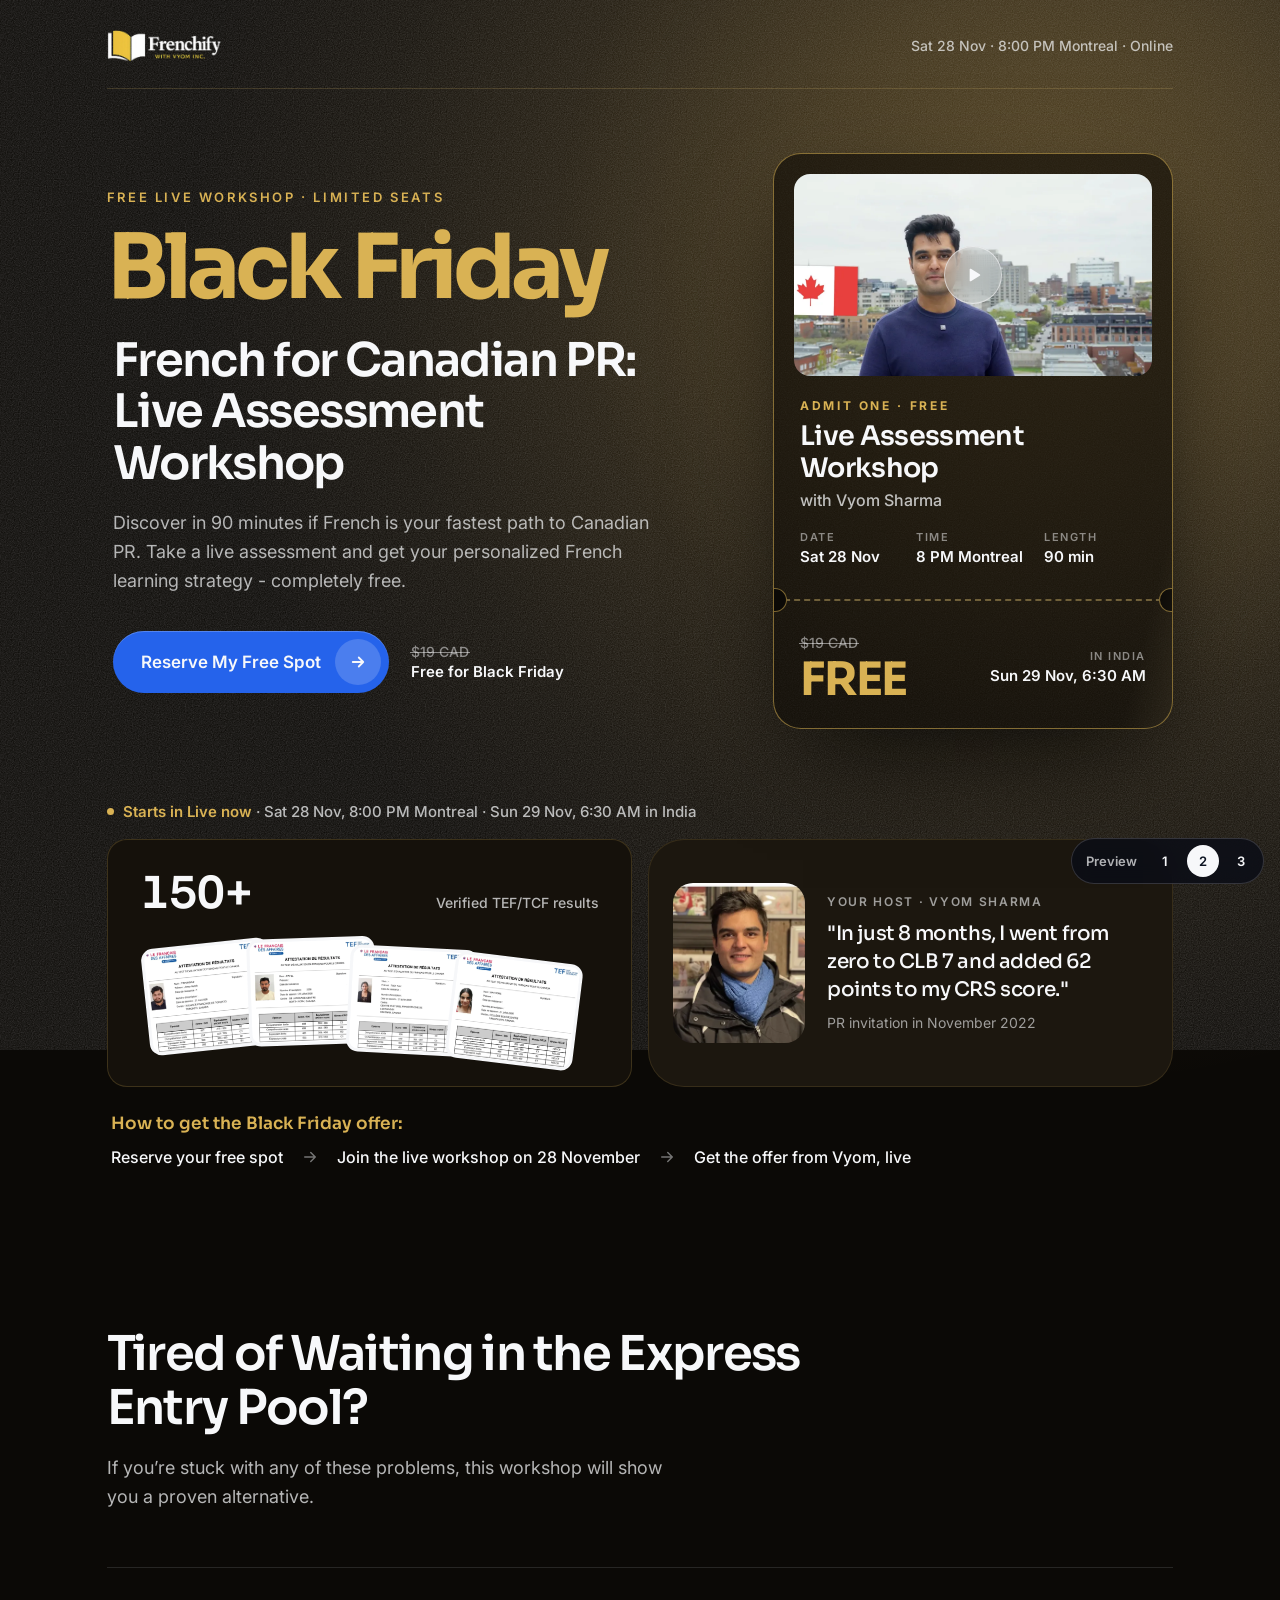
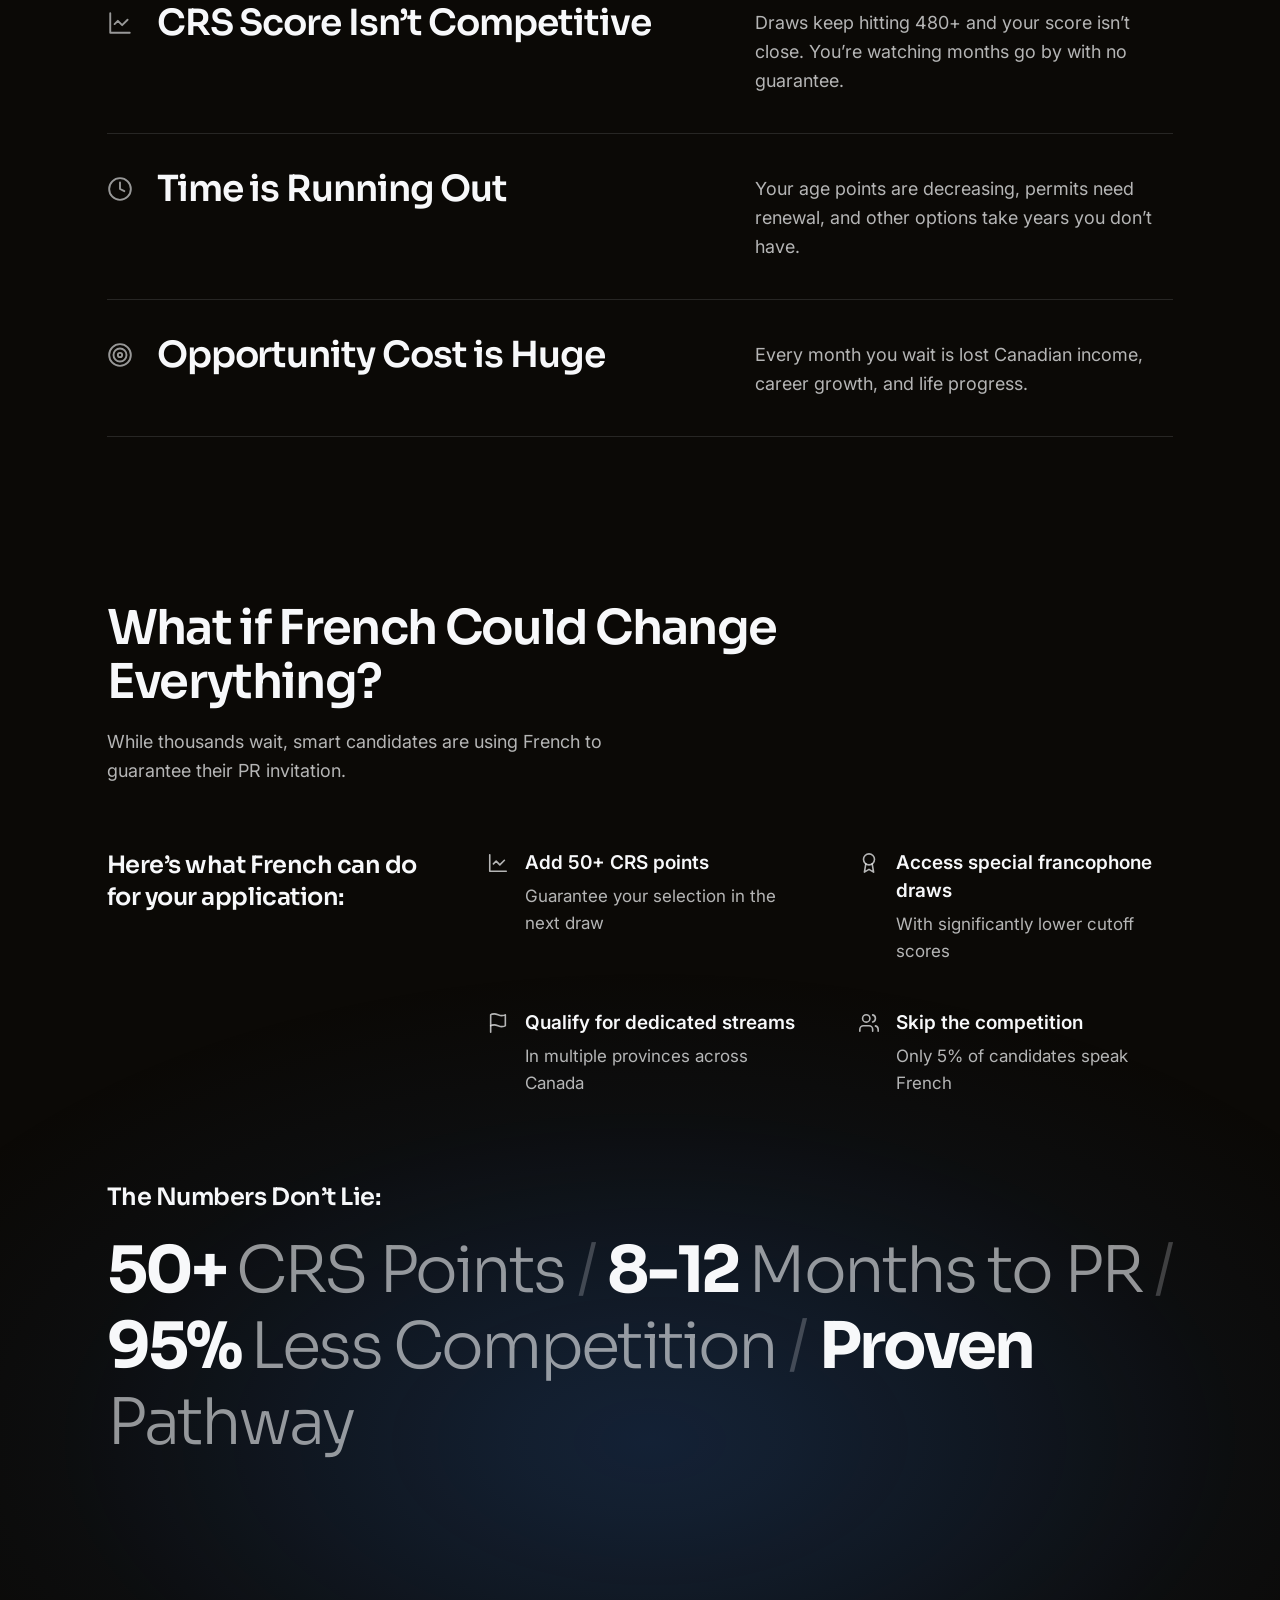
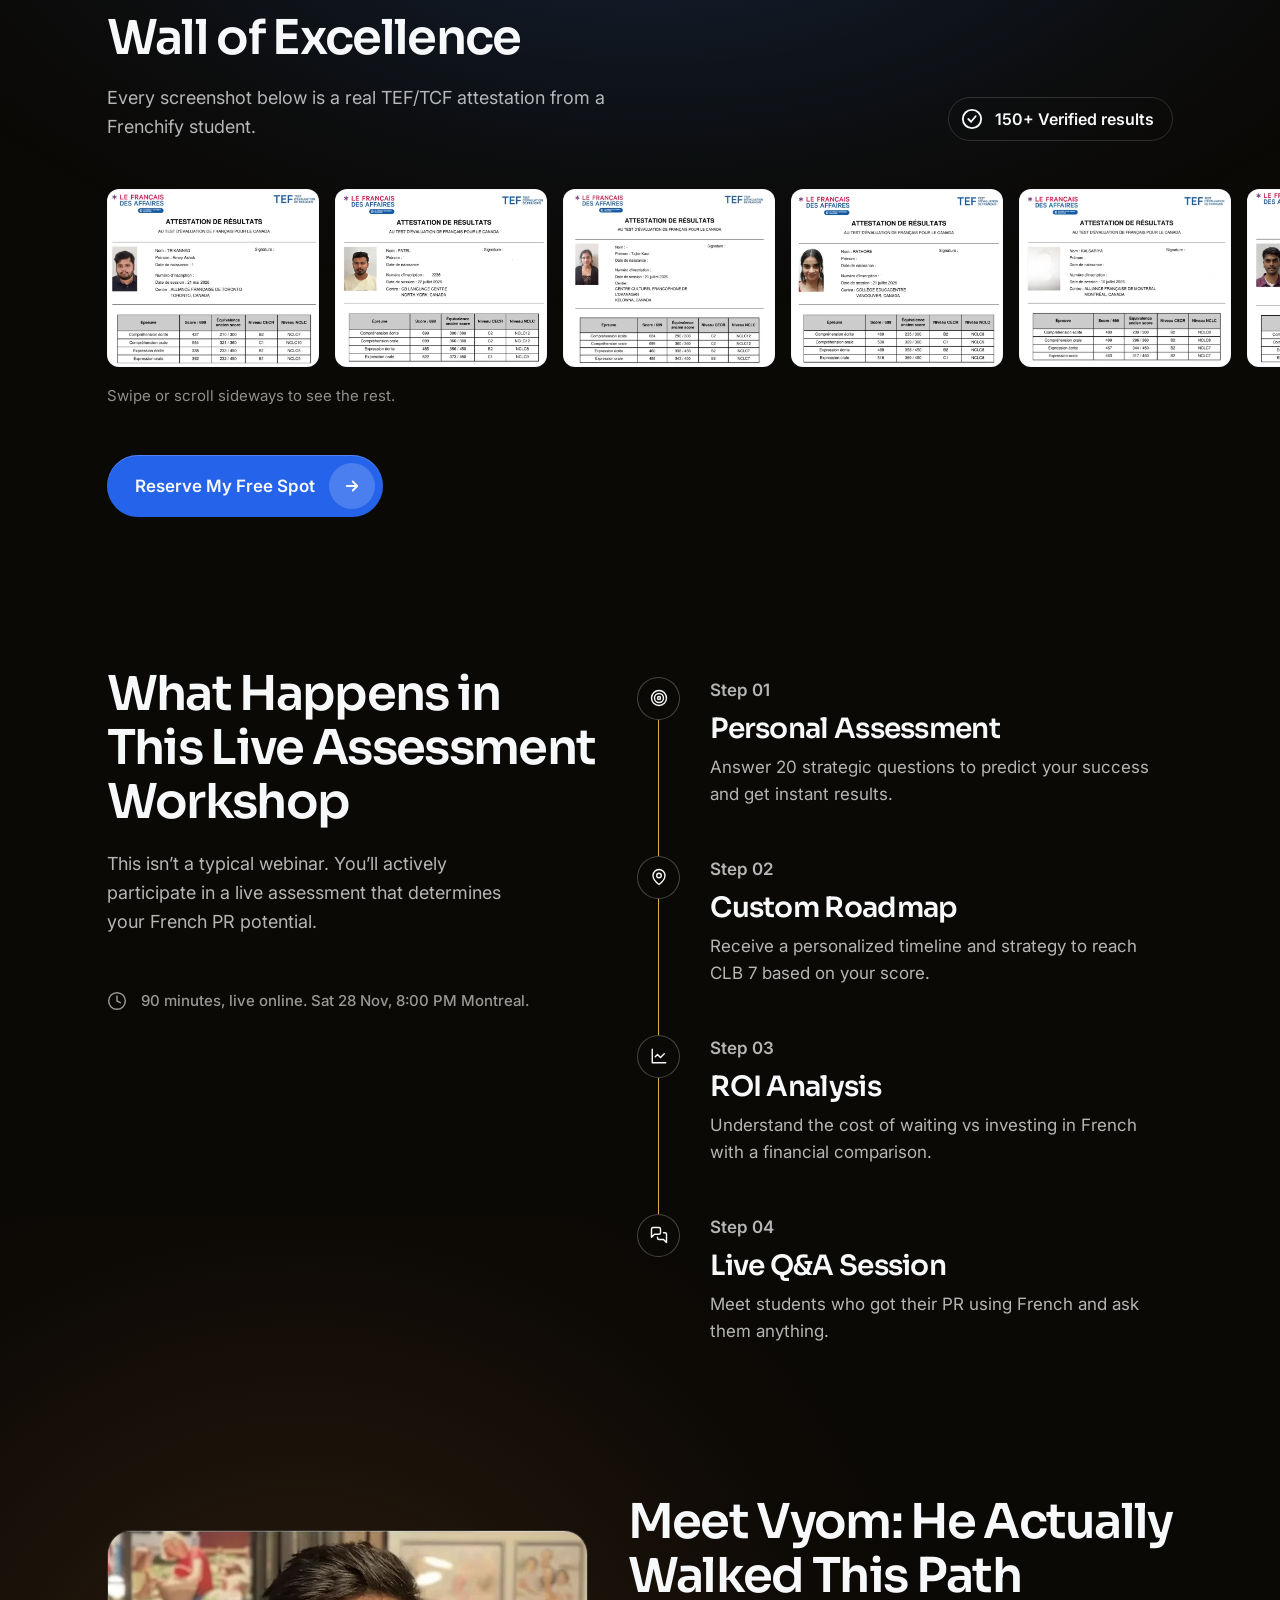
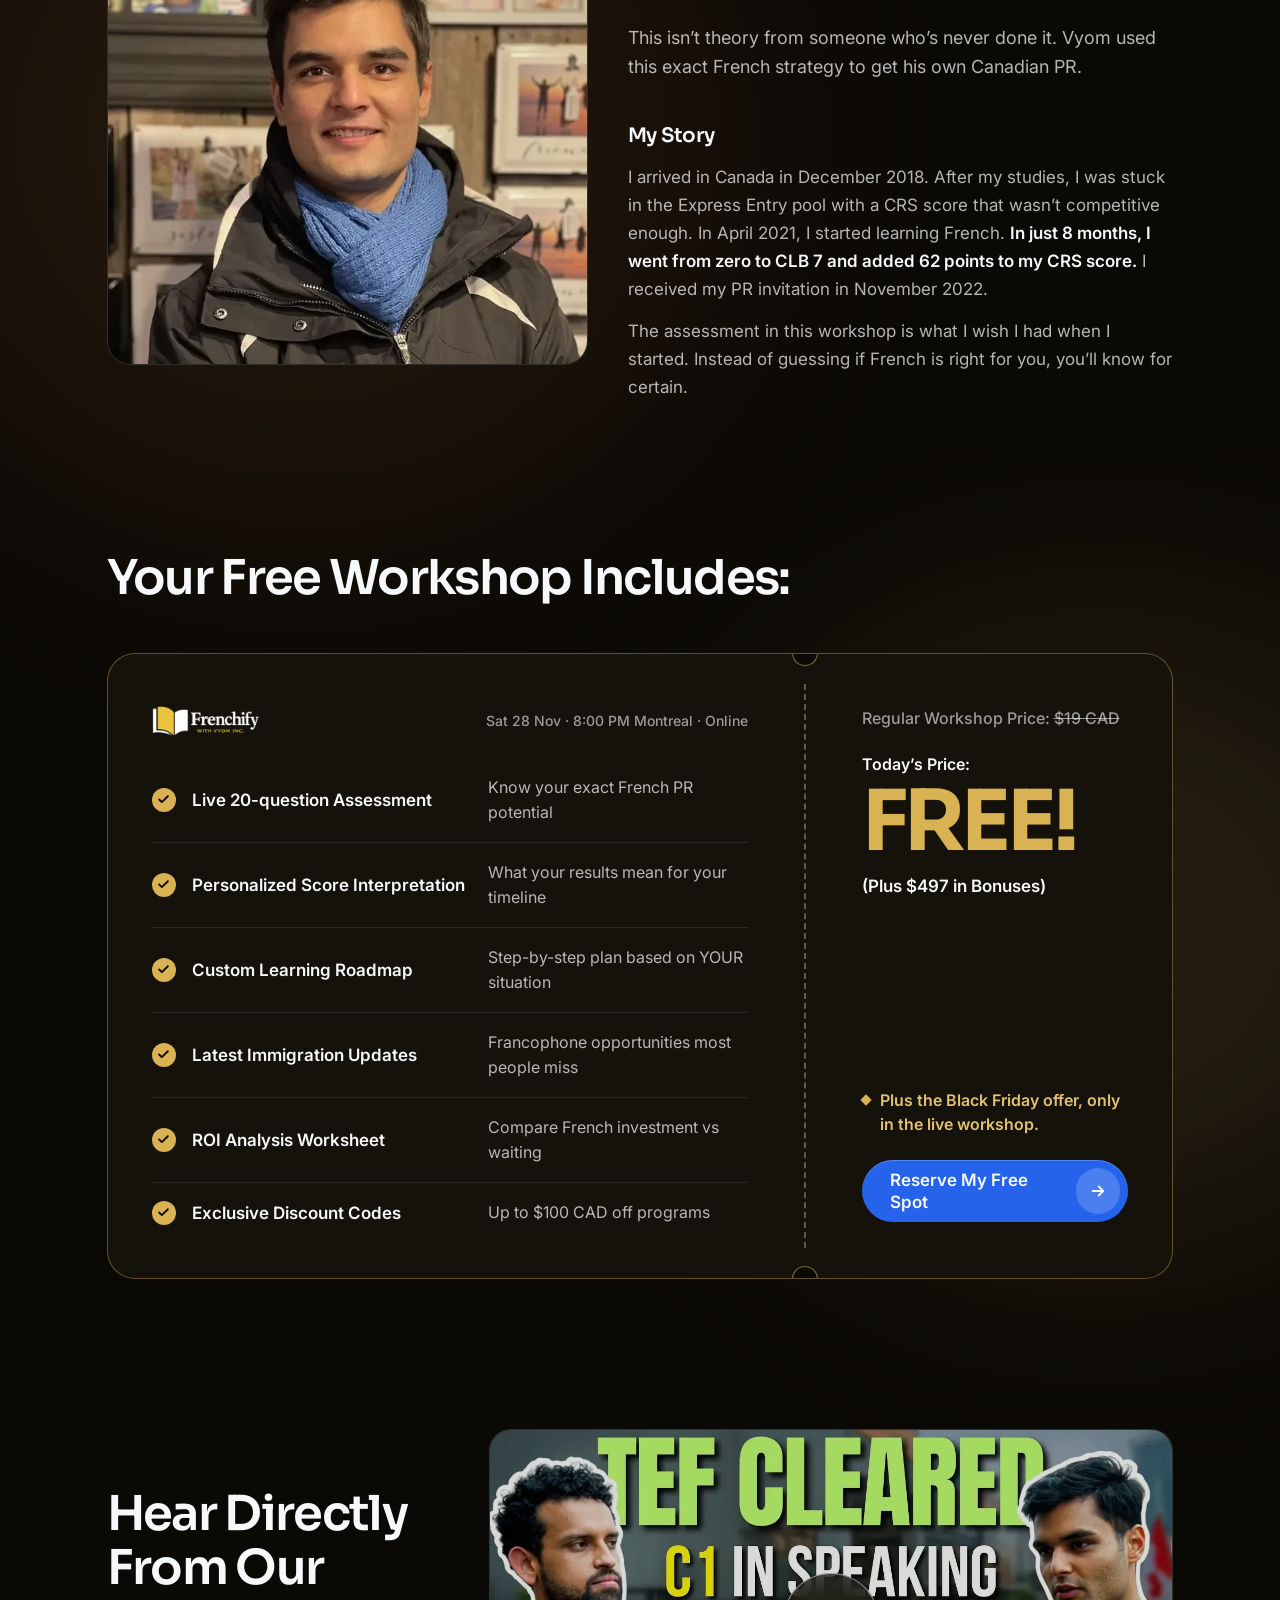
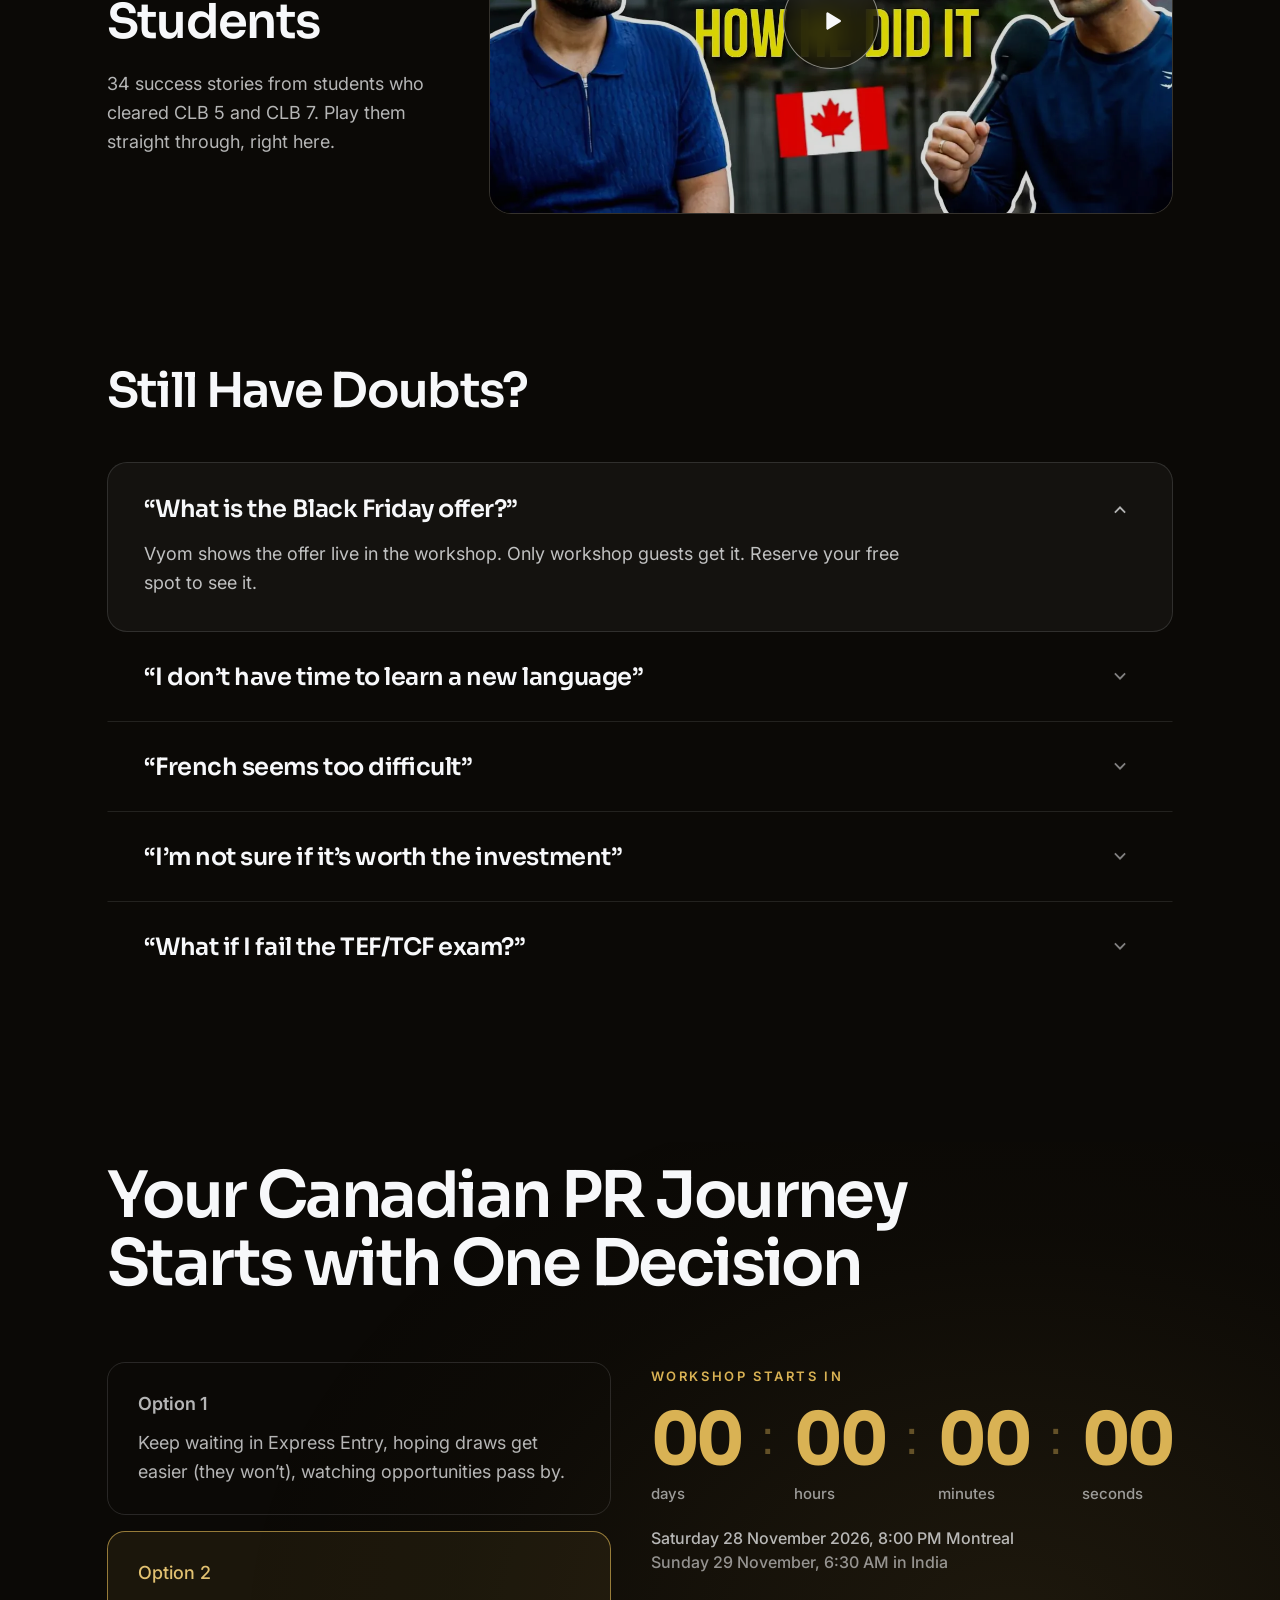
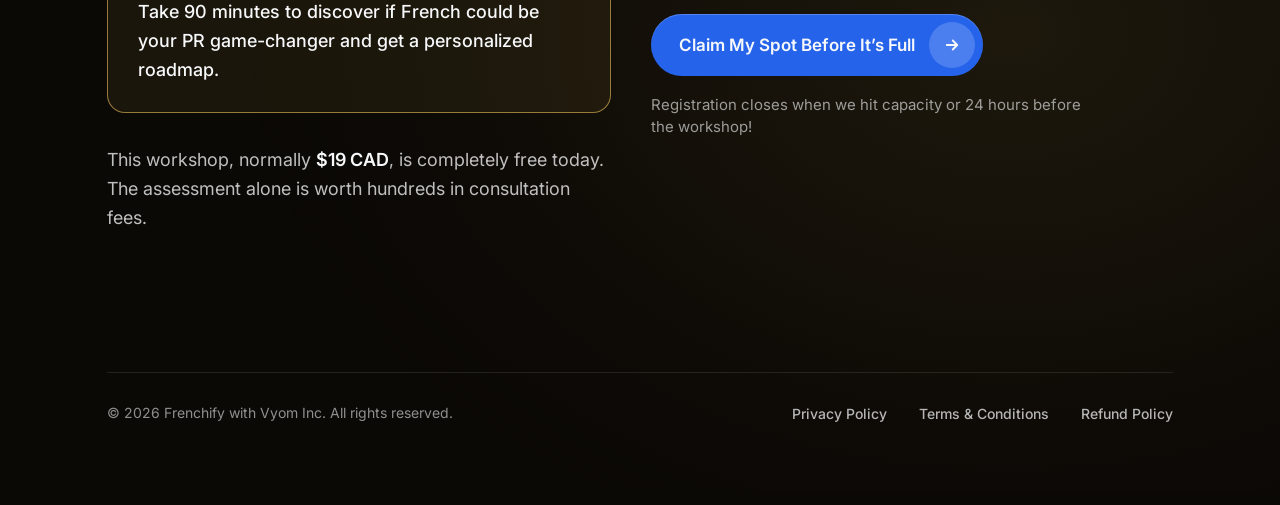
==== commit ce5e351e: "Option 2: add motion Hero entrance sequence, ticket glint, tilt and glare, strike and stamp on the p" ====
--- a/option-2/index.html
+++ b/option-2/index.html
@@ -136,10 +136,10 @@
 .g-label{font:500 14px/18px var(--inter);color:var(--ink-72);text-align:right}
 .g-fan{position:relative;height:120px;flex-shrink:0}
 .g-fan img{position:absolute;width:min(128px,29%);height:auto;aspect-ratio:128/107;object-fit:cover;border:3px solid rgba(247,248,250,.9);border-radius:12px;background:var(--ink);transform-origin:0 0}
-.g-fan img:nth-child(1){left:0;top:14px;transform:rotate(-6deg)}
-.g-fan img:nth-child(2){left:23%;top:4px;transform:rotate(-2deg)}
-.g-fan img:nth-child(3){left:46%;top:8px;transform:rotate(3deg)}
-.g-fan img:nth-child(4){left:69%;top:14px;transform:rotate(7deg)}
+.g-fan img:nth-child(1){left:0;top:14px;rotate:-6deg}
+.g-fan img:nth-child(2){left:23%;top:4px;rotate:-2deg}
+.g-fan img:nth-child(3){left:46%;top:8px;rotate:3deg}
+.g-fan img:nth-child(4){left:69%;top:14px;rotate:7deg}
 .g-host{min-height:240px;display:grid;grid-template-columns:160px minmax(0,1fr);grid-template-rows:1fr auto auto auto 1fr;grid-template-areas:"photo ." "photo label" "photo quote" "photo sub" "photo .";column-gap:26px;align-items:start;padding:24px 32px 24px 24px;background:#1C170F;border:1px solid rgba(217,178,84,.14);border-radius:36px}
 .g-photo{grid-area:photo;align-self:center;width:160px;height:182px;object-fit:cover;object-position:50% 20%;border-radius:20px}
 .g-host-label{grid-area:label;font:600 12px/16px var(--inter);letter-spacing:.14em;text-transform:uppercase;color:var(--ink-60)}
@@ -542,6 +542,7 @@
   *,*::before,*::after{transition-duration:.01ms !important;animation-duration:.01ms !important;scroll-behavior:auto !important}
 }
 </style>
+<link rel="stylesheet" href="../assets/motion-2.css">
 </head>
 <body data-option="2">
 
@@ -579,7 +580,7 @@
       <div class="hero">
         <div class="hero-copy">
           <p class="eyebrow">Free live workshop · Limited seats</p>
-          <p class="bf-word">Black Friday</p>
+          <p class="bf-word"><span class="w">Black</span> <span class="w">Friday</span></p>
           <div class="hero-text">
             <h1 id="hero-title">French for Canadian PR:<br> Live Assessment Workshop</h1>
             <p class="lead">Discover in 90 minutes if French is your fastest path to Canadian PR. Take a live assessment and get your personalized French learning strategy - completely free.</p>
@@ -634,7 +635,7 @@
       <div class="g-grid">
         <div class="g-proof">
           <div class="g-proof-top">
-            <p class="g-num">150+</p>
+            <p class="g-num"><span class="g-num-txt">150+</span></p>
             <p class="g-label">Verified TEF/TCF results</p>
           </div>
           <div class="g-fan" aria-hidden="true">
@@ -726,7 +727,7 @@
       </div>
       <div class="numbers">
         <h3>The Numbers Don’t Lie:</h3>
-        <p class="stat-line">50+ <span class="u">CRS Points</span><span class="sep"> / </span>8-12 <span class="u">Months to PR</span><span class="sep"> / </span>95% <span class="u">Less Competition</span><span class="sep"> / </span>Proven <span class="u">Pathway</span></p>
+        <p class="stat-line"><span class="st">50+ <span class="u">CRS Points</span></span><span class="sep"> / </span><span class="st">8-12 <span class="u">Months to PR</span></span><span class="sep"> / </span><span class="st">95% <span class="u">Less Competition</span></span><span class="sep"> / </span><span class="st">Proven <span class="u">Pathway</span></span></p>
       </div>
     </div>
   </section>
@@ -838,12 +839,12 @@
             <p>Sat 28 Nov · 8:00 PM Montreal · Online</p>
           </div>
           <ul class="r-list">
-            <li class="r-item"><span class="r-check" aria-hidden="true"><svg width="13" height="13"><use href="#i-check"/></svg></span><span class="r-text"><strong>Live 20-question Assessment</strong><span>Know your exact French PR potential</span></span></li>
-            <li class="r-item"><span class="r-check" aria-hidden="true"><svg width="13" height="13"><use href="#i-check"/></svg></span><span class="r-text"><strong>Personalized Score Interpretation</strong><span>What your results mean for your timeline</span></span></li>
-            <li class="r-item"><span class="r-check" aria-hidden="true"><svg width="13" height="13"><use href="#i-check"/></svg></span><span class="r-text"><strong>Custom Learning Roadmap</strong><span>Step-by-step plan based on YOUR situation</span></span></li>
-            <li class="r-item"><span class="r-check" aria-hidden="true"><svg width="13" height="13"><use href="#i-check"/></svg></span><span class="r-text"><strong>Latest Immigration Updates</strong><span>Francophone opportunities most people miss</span></span></li>
-            <li class="r-item"><span class="r-check" aria-hidden="true"><svg width="13" height="13"><use href="#i-check"/></svg></span><span class="r-text"><strong>ROI Analysis Worksheet</strong><span>Compare French investment vs waiting</span></span></li>
-            <li class="r-item"><span class="r-check" aria-hidden="true"><svg width="13" height="13"><use href="#i-check"/></svg></span><span class="r-text"><strong>Exclusive Discount Codes</strong><span>Up to $100 CAD off programs</span></span></li>
+            <li class="r-item"><span class="r-check" aria-hidden="true"><svg width="13" height="13" viewBox="0 0 24 24"><path d="M20 6 9 17l-5-5" fill="none" stroke="currentColor" stroke-width="3.4" stroke-linecap="round" stroke-linejoin="round"/></svg></span><span class="r-text"><strong>Live 20-question Assessment</strong><span>Know your exact French PR potential</span></span></li>
+            <li class="r-item"><span class="r-check" aria-hidden="true"><svg width="13" height="13" viewBox="0 0 24 24"><path d="M20 6 9 17l-5-5" fill="none" stroke="currentColor" stroke-width="3.4" stroke-linecap="round" stroke-linejoin="round"/></svg></span><span class="r-text"><strong>Personalized Score Interpretation</strong><span>What your results mean for your timeline</span></span></li>
+            <li class="r-item"><span class="r-check" aria-hidden="true"><svg width="13" height="13" viewBox="0 0 24 24"><path d="M20 6 9 17l-5-5" fill="none" stroke="currentColor" stroke-width="3.4" stroke-linecap="round" stroke-linejoin="round"/></svg></span><span class="r-text"><strong>Custom Learning Roadmap</strong><span>Step-by-step plan based on YOUR situation</span></span></li>
+            <li class="r-item"><span class="r-check" aria-hidden="true"><svg width="13" height="13" viewBox="0 0 24 24"><path d="M20 6 9 17l-5-5" fill="none" stroke="currentColor" stroke-width="3.4" stroke-linecap="round" stroke-linejoin="round"/></svg></span><span class="r-text"><strong>Latest Immigration Updates</strong><span>Francophone opportunities most people miss</span></span></li>
+            <li class="r-item"><span class="r-check" aria-hidden="true"><svg width="13" height="13" viewBox="0 0 24 24"><path d="M20 6 9 17l-5-5" fill="none" stroke="currentColor" stroke-width="3.4" stroke-linecap="round" stroke-linejoin="round"/></svg></span><span class="r-text"><strong>ROI Analysis Worksheet</strong><span>Compare French investment vs waiting</span></span></li>
+            <li class="r-item"><span class="r-check" aria-hidden="true"><svg width="13" height="13" viewBox="0 0 24 24"><path d="M20 6 9 17l-5-5" fill="none" stroke="currentColor" stroke-width="3.4" stroke-linecap="round" stroke-linejoin="round"/></svg></span><span class="r-text"><strong>Exclusive Discount Codes</strong><span>Up to $100 CAD off programs</span></span></li>
           </ul>
         </div>
         <div class="r-perf" aria-hidden="true"><i></i><i></i></div>
@@ -962,5 +963,6 @@
 </div>
 
 <script src="../assets/preview.js" defer></script>
+<script src="../assets/motion.js" defer></script>
 </body>
 </html>
--- a/assets/motion-2.css
+++ b/assets/motion-2.css
@@ -0,0 +1,265 @@
+/* =====================================================================
+   Motion layer for Option 2 (Gold Ticket).
+
+   Rules this file keeps:
+   - The base styles are always the still, finished design. Every entrance
+     is a `from` keyframe with fill-mode both, so if an animation never runs
+     (old browser, reduced motion) the page looks exactly as approved.
+   - Scroll reveals use CSS scroll-driven animations: no JavaScript, and they
+     run on the compositor, so they stay smooth on budget Android phones.
+     Browsers without support get the still page.
+   - Only transform, opacity, clip-path and filter move. Nothing animates
+     layout.
+   - prefers-reduced-motion: no motion at all.
+   ===================================================================== */
+
+@property --bfp-n { syntax: "<integer>"; inherits: false; initial-value: 0; }
+
+:root {
+  --ease-expo: cubic-bezier(.16, 1, .3, 1);
+  --ease-quart: cubic-bezier(.25, 1, .5, 1);
+}
+
+/* ---------- Keyframes ---------- */
+@keyframes bfp-fade { from { opacity: 0; } }
+@keyframes bfp-rise { from { opacity: 0; transform: translateY(28px); } }
+@keyframes bfp-up { from { opacity: 0; transform: translateY(44px); } }
+@keyframes bfp-word { from { opacity: 0; transform: translateY(.42em); filter: blur(14px); } }
+@keyframes bfp-ticket { from { opacity: 0; transform: perspective(1200px) translateY(90px) rotateX(18deg) scale(.95); } }
+@keyframes bfp-glint { from { transform: translateX(-110%) skewX(-14deg); } to { transform: translateX(175%) skewX(-14deg); } }
+@keyframes bfp-strike { from { transform: scaleX(0); } }
+@keyframes bfp-stamp { from { opacity: 0; transform: scale(1.4) rotate(-6deg); } }
+@keyframes bfp-breathe { from { opacity: .35; transform: scale(.92); } to { opacity: 1; transform: scale(1.06); } }
+@keyframes bfp-live { from { box-shadow: 0 0 0 0 rgba(217, 178, 84, .55); } to { box-shadow: 0 0 0 9px rgba(217, 178, 84, 0); } }
+@keyframes bfp-ring { from { opacity: .7; transform: scale(1); } to { opacity: 0; transform: scale(1.55); } }
+@keyframes bfp-digit { from { opacity: .15; transform: translateY(-.28em); } }
+@keyframes bfp-ans { from { opacity: 0; transform: translateY(-8px); } }
+@keyframes bfp-par-up { to { translate: 0 -70px; } }
+@keyframes bfp-par-down { to { translate: 0 36px; } }
+@keyframes bfp-count { from { --bfp-n: 0; opacity: 0; } 25% { opacity: 1; } }
+@keyframes bfp-deal { from { opacity: 0; transform: translate(var(--bfp-dx, 0), 26px) rotate(var(--bfp-dr, 0deg)); } }
+@keyframes bfp-photo { from { clip-path: inset(22% 22% 22% 22% round 16px); transform: scale(1.12); } to { clip-path: inset(0 0 0 0 round 16px); } }
+@keyframes bfp-scan { 0% { transform: scaleX(0); opacity: 1; } 75% { transform: scaleX(1); opacity: 1; } 100% { transform: scaleX(1); opacity: 0; } }
+@keyframes bfp-slide { from { opacity: 0; transform: translateX(120px) scale(.94); } }
+@keyframes bfp-line { from { transform: scaleY(0); } to { transform: scaleY(1); } }
+@keyframes bfp-node {
+  from { border-color: rgba(247, 248, 250, .25); color: var(--ink); background-color: var(--bg); }
+  to { border-color: var(--gold); color: var(--gold); background-color: #241C10; }
+}
+@keyframes bfp-wipe { from { clip-path: inset(14% 10% 14% 10% round 24px); opacity: .2; } to { clip-path: inset(0 0 0 0 round 24px); opacity: 1; } }
+@keyframes bfp-zoom { from { transform: scale(1.14) translateY(-3%); } to { transform: scale(1.02) translateY(3%); } }
+@keyframes bfp-receipt { from { opacity: 0; transform: perspective(1400px) translateY(90px) rotateX(14deg); } }
+@keyframes bfp-pop { from { opacity: 0; transform: scale(.3); } }
+@keyframes bfp-draw { from { stroke-dashoffset: 24; } to { stroke-dashoffset: 0; } }
+@keyframes bfp-scale-in { from { opacity: 0; transform: scale(.92); } }
+@keyframes bfp-zoom-out { from { transform: scale(1.15); } to { transform: scale(1); } }
+@keyframes bfp-grain {
+  0%   { transform: translate3d(0, 0, 0); }
+  12%  { transform: translate3d(-44px, 28px, 0); }
+  25%  { transform: translate3d(52px, -36px, 0); }
+  37%  { transform: translate3d(-20px, -70px, 0); }
+  50%  { transform: translate3d(76px, 34px, 0); }
+  62%  { transform: translate3d(-64px, 50px, 0); }
+  75%  { transform: translate3d(30px, -14px, 0); }
+  87%  { transform: translate3d(-86px, -30px, 0); }
+}
+
+/* ---------- Still styles the motion needs (safe with no motion) ---------- */
+.page { overflow-x: clip; }
+.g-start::before {
+  content: ""; display: inline-block; width: 7px; height: 7px; margin-right: 9px; vertical-align: 2px;
+  border-radius: 999px; background: var(--gold);
+}
+.cta { transition: background-color .16s ease-out, transform .2s var(--ease-quart); }
+.cta:active { transform: scale(.97); }
+.vid img { transition: scale .7s var(--ease-expo); }
+.vid:hover img { scale: 1.04; }
+.play, .play-lg { overflow: visible; }
+.play::after, .play-lg::after {
+  content: ""; position: absolute; inset: -1px; border-radius: inherit; pointer-events: none;
+  border: 1px solid rgba(247, 248, 250, .55); opacity: 0;
+}
+.playlist img { transition: scale .8s var(--ease-expo); }
+.playlist:hover img { scale: 1.03; }
+.cert { transition: border-color .3s var(--ease-quart); }
+.cert:hover { border-color: rgba(217, 178, 84, .7); }
+
+/* Ticket: a light tilt and a gold glare that follow the pointer (motion.js). */
+.ticket { transition: transform .7s var(--ease-expo); }
+.ticket.is-hover {
+  transform: perspective(1100px) rotateX(var(--bfp-rx, 0deg)) rotateY(var(--bfp-ry, 0deg));
+  transition-duration: .18s;
+}
+.ticket::before {
+  content: ""; position: absolute; inset: 0; z-index: 2; pointer-events: none; border-radius: inherit;
+  background: radial-gradient(380px circle at var(--bfp-mx, 50%) var(--bfp-my, 0%), rgba(240, 206, 128, .15), rgba(240, 206, 128, 0) 65%);
+  opacity: 0; transition: opacity .45s var(--ease-quart);
+}
+.ticket.is-hover::before { opacity: 1; }
+
+/* Certificates in the results card: they spread when you point at the card. */
+.g-fan { container-type: inline-size; }
+.g-fan img { transition: rotate .55s var(--ease-expo), translate .55s var(--ease-expo); }
+@media (hover: hover) {
+  .g-proof:hover .g-fan img:nth-child(1) { rotate: -10deg; translate: -6px -4px; }
+  .g-proof:hover .g-fan img:nth-child(2) { rotate: -4deg; translate: -2px -9px; }
+  .g-proof:hover .g-fan img:nth-child(3) { rotate: 5deg; translate: 4px -9px; }
+  .g-proof:hover .g-fan img:nth-child(4) { rotate: 11deg; translate: 8px -4px; }
+}
+
+/* ---------- Time-based motion: page load, ambient, feedback ---------- */
+@media (prefers-reduced-motion: no-preference) {
+  /* Living film grain. The layer is larger than the screen and jumps a few
+     times a second, which reads as film, not as movement. */
+  body::before { inset: -150px; animation: bfp-grain 1.1s steps(1, end) infinite; }
+
+  /* The gold light behind the ticket breathes. */
+  .hero-sec { position: relative; }
+  .hero-sec::before {
+    content: ""; position: absolute; z-index: -1; pointer-events: none;
+    width: 1000px; height: 1000px; left: calc(50% + 410px - 500px); top: -358px; border-radius: 50%;
+    background: radial-gradient(closest-side, rgba(226, 182, 90, .16), rgba(226, 182, 90, .06) 55%, rgba(226, 182, 90, 0));
+    animation: bfp-breathe 7s ease-in-out infinite alternate;
+  }
+
+  /* Hero entrance: one orchestrated sequence, about 1.5 s end to end. */
+  .topbar { animation: bfp-fade .8s var(--ease-quart) both; }
+  .hero .eyebrow { animation: bfp-rise .8s var(--ease-expo) .05s both; }
+  .bf-word .w { display: inline-block; animation: bfp-word 1.1s var(--ease-expo) both; }
+  .bf-word .w:nth-child(1) { animation-delay: .12s; }
+  .bf-word .w:nth-child(2) { animation-delay: .24s; }
+  .hero h1 { animation: bfp-rise .9s var(--ease-expo) .34s both; }
+  .hero .lead { animation: bfp-rise .9s var(--ease-expo) .44s both; }
+  .hero-cta { animation: bfp-rise .9s var(--ease-expo) .54s both; }
+  .price-note s { position: relative; align-self: flex-start; text-decoration: none; }
+  .price-note s::after {
+    content: ""; position: absolute; left: -1px; right: -1px; top: 52%; height: 1px; background: currentColor;
+    transform-origin: left center; animation: bfp-strike .5s var(--ease-quart) 1s both;
+  }
+  .ticket-stage { animation: bfp-ticket 1.3s var(--ease-expo) .3s both; }
+  .ticket::after {
+    content: ""; position: absolute; top: -10%; bottom: -10%; left: 0; width: 60%; z-index: 3; pointer-events: none;
+    background: linear-gradient(90deg, rgba(255, 232, 176, 0), rgba(255, 232, 176, .14) 42%, rgba(255, 240, 205, .26) 50%, rgba(255, 232, 176, .14) 58%, rgba(255, 232, 176, 0));
+    transform: translateX(-110%) skewX(-14deg);
+    animation: bfp-glint 1.6s var(--ease-quart) 1.2s both;
+  }
+  .t-stub s { position: relative; display: inline-block; text-decoration: none; }
+  .t-stub s::after {
+    content: ""; position: absolute; left: -1px; right: -1px; top: 52%; height: 1px; background: currentColor;
+    transform-origin: left center; animation: bfp-strike .55s var(--ease-quart) 1.3s both;
+  }
+  .t-free { transform-origin: left 70%; animation: bfp-stamp .7s var(--ease-expo) 1.5s both; }
+
+  /* "Starts in" is live: the dot pulses. */
+  .g-start::before { animation: bfp-live 1.8s var(--ease-quart) infinite; }
+
+  /* Play buttons answer the pointer with a soft ring. */
+  .vid:hover .play::after, .playlist:hover .play-lg::after { animation: bfp-ring 1.4s var(--ease-quart) infinite; }
+
+  /* Countdown digits drop in when they change (preview.js adds the class). */
+  .cd-num.bfp-tick { display: inline-block; animation: bfp-digit .5s var(--ease-expo); }
+
+  /* FAQ answers slide in when a question opens. */
+  .faq details[open] .ans { animation: bfp-ans .5s var(--ease-expo) both; }
+}
+
+@media (prefers-reduced-motion: no-preference) and (max-width: 899px) {
+  .hero-sec::before { width: 640px; height: 640px; left: calc(82% - 320px); top: 40px; }
+}
+
+/* ---------- Scroll-driven motion ---------- */
+@supports (animation-timeline: view()) {
+  @media (prefers-reduced-motion: no-preference) {
+
+    /* Generic reveal: rise into place as the element enters the screen. */
+    .g-when, .g-proof, .g-host, .g-offer-title, .g-steps li,
+    .sec-head > *, .problem-head, .problem p, .benefits h3, .benefit, .numbers h3,
+    .pill, .rail-foot, .ws-head > *, .tl-body, .story > *, .s-includes .h2, .r-item,
+    .vid-head > *, .s-faq .h2, .faq details, .s-final .h2, .opt, .final-note, .cd-col > * {
+      animation: bfp-up linear both;
+      animation-timing-function: var(--ease-quart);
+      animation-timeline: view();
+      animation-range: entry 0% cover 26%;
+    }
+    /* Side-by-side items arrive one after the other. */
+    .g-host, .problem p, .benefit:nth-child(even), .cd-col > * { animation-range: entry 8% cover 32%; }
+    .g-steps li:nth-child(2) { animation-range: entry 10% cover 32%; }
+    .g-steps li:nth-child(3) { animation-range: entry 20% cover 38%; }
+
+    /* Hero parallax, on wide screens only (the ticket sits beside the copy). */
+    @media (min-width: 1180px) {
+      .ticket { animation: bfp-par-up linear both; animation-timeline: scroll(root); animation-range: 0px 900px; }
+      .bf-word { animation: bfp-par-down linear both; animation-timeline: scroll(root); animation-range: 0px 900px; }
+    }
+
+    /* 150+ counts up. The real text stays for screen readers. */
+    /* The counter lives on .g-num itself: --bfp-n does not inherit, so the
+       ::before can only read it through the counter. */
+    .g-num { --bfp-n: 150; counter-reset: bfpn var(--bfp-n); font-variant-numeric: tabular-nums; animation: bfp-count linear both; animation-timing-function: var(--ease-quart); animation-timeline: view(); animation-range: entry 30% cover 50%; }
+    .g-num::before { content: counter(bfpn) "+"; content: counter(bfpn) "+" / ""; }
+    .g-num-txt { position: absolute; width: 1px; height: 1px; overflow: hidden; clip-path: inset(50%); white-space: nowrap; }
+
+    /* The 4 certificates are dealt from one stack into the fan. */
+    .g-fan img { animation: bfp-deal linear both; animation-timing-function: var(--ease-expo); animation-timeline: view(); animation-range: entry 20% cover 48%; }
+    .g-fan img:nth-child(1) { --bfp-dx: 34cqw; --bfp-dr: 6deg; }
+    .g-fan img:nth-child(2) { --bfp-dx: 11cqw; --bfp-dr: 2deg; animation-range: entry 24% cover 50%; }
+    .g-fan img:nth-child(3) { --bfp-dx: -12cqw; --bfp-dr: -3deg; animation-range: entry 28% cover 52%; }
+    .g-fan img:nth-child(4) { --bfp-dx: -35cqw; --bfp-dr: -7deg; animation-range: entry 32% cover 54%; }
+
+    /* Vyom's photo opens from the centre. */
+    .g-photo { animation: bfp-photo linear both; animation-timing-function: var(--ease-expo); animation-timeline: view(); animation-range: entry 10% cover 40%; }
+
+    /* Pain rows: a gold line scans across, then the text lands. */
+    .problem { position: relative; view-timeline: --bfp-pr block; }
+    .problem::before {
+      content: ""; position: absolute; left: 0; right: 0; top: -1px; height: 1px; pointer-events: none;
+      background: linear-gradient(90deg, var(--gold), rgba(217, 178, 84, .15));
+      transform-origin: left center; opacity: 0;
+      animation: bfp-scan linear both; animation-timeline: --bfp-pr; animation-range: entry 5% cover 40%;
+    }
+
+    /* The stat line lights up one figure at a time. */
+    .numbers { view-timeline: --bfp-num block; }
+    .stat-line .st, .stat-line .sep { animation: bfp-fade linear both; animation-timeline: --bfp-num; animation-range: entry 30% cover 40%; }
+    .stat-line .st:nth-child(3), .stat-line .sep:nth-child(2) { animation-range: entry 40% cover 46%; }
+    .stat-line .st:nth-child(5), .stat-line .sep:nth-child(4) { animation-range: entry 50% cover 52%; }
+    .stat-line .st:nth-child(7), .stat-line .sep:nth-child(6) { animation-range: entry 60% cover 58%; }
+
+    /* Wall of Excellence: the certificates slide in from the right. */
+    .s-wall { view-timeline: --bfp-wall block; }
+    .cert, .cert-more { animation: bfp-slide linear both; animation-timing-function: var(--ease-expo); animation-timeline: --bfp-wall; animation-range: entry 25% cover 40%; }
+    .cert:nth-child(2) { animation-range: entry 28% cover 43%; }
+    .cert:nth-child(3) { animation-range: entry 31% cover 46%; }
+    .cert:nth-child(4) { animation-range: entry 34% cover 49%; }
+    .cert:nth-child(5) { animation-range: entry 37% cover 52%; }
+    .cert:nth-child(n+6), .cert-more { animation-range: entry 40% cover 55%; }
+
+    /* Workshop timeline: a gold line connects the steps as you scroll. */
+    .tl-step { view-timeline: --bfp-tl block; }
+    .tl-step:not(:last-child)::after {
+      content: ""; position: absolute; left: 21px; top: 43px; bottom: -48px; width: 1px; pointer-events: none;
+      background: var(--gold); transform-origin: top center;
+      animation: bfp-line linear both; animation-timeline: --bfp-tl; animation-range: cover 35% cover 65%;
+    }
+    .tl-icon { z-index: 1; animation: bfp-node linear both; animation-timeline: --bfp-tl; animation-range: cover 25% cover 38%; }
+
+    /* Meet Vyom: the photo opens, then drifts slowly as you scroll. */
+    .vyom-photo { animation: bfp-wipe linear both; animation-timing-function: var(--ease-quart); animation-timeline: view(); animation-range: entry 0% cover 40%; }
+    .vyom-photo img { animation: bfp-zoom linear both; animation-timeline: view(); animation-range: entry 0% exit 100%; }
+
+    /* Includes: the receipt tips up into place and each line ticks off. */
+    .receipt { animation: bfp-receipt linear both; animation-timing-function: var(--ease-expo); animation-timeline: view(); animation-range: entry 0% cover 30%; }
+    .r-item { view-timeline: --bfp-ri block; }
+    .r-check { animation: bfp-pop linear both; animation-timing-function: var(--ease-expo); animation-timeline: --bfp-ri; animation-range: entry 40% cover 55%; }
+    .r-check path { stroke-dasharray: 24; animation: bfp-draw linear both; animation-timeline: --bfp-ri; animation-range: entry 70% cover 60%; }
+    .r-free { transform-origin: left 70%; animation: bfp-stamp linear both; animation-timing-function: var(--ease-expo); animation-timeline: view(); animation-range: entry 40% cover 45%; }
+
+    /* Student videos: the player grows in and its poster settles. */
+    .playlist { animation: bfp-scale-in linear both; animation-timing-function: var(--ease-quart); animation-timeline: view(); animation-range: entry 0% cover 35%; }
+    .playlist img { animation: bfp-zoom-out linear both; animation-timeline: view(); animation-range: entry 0% exit 100%; }
+  }
+}
+
+@media (prefers-reduced-motion: reduce) {
+  *, *::before, *::after { animation: none !important; transition: none !important; }
+}
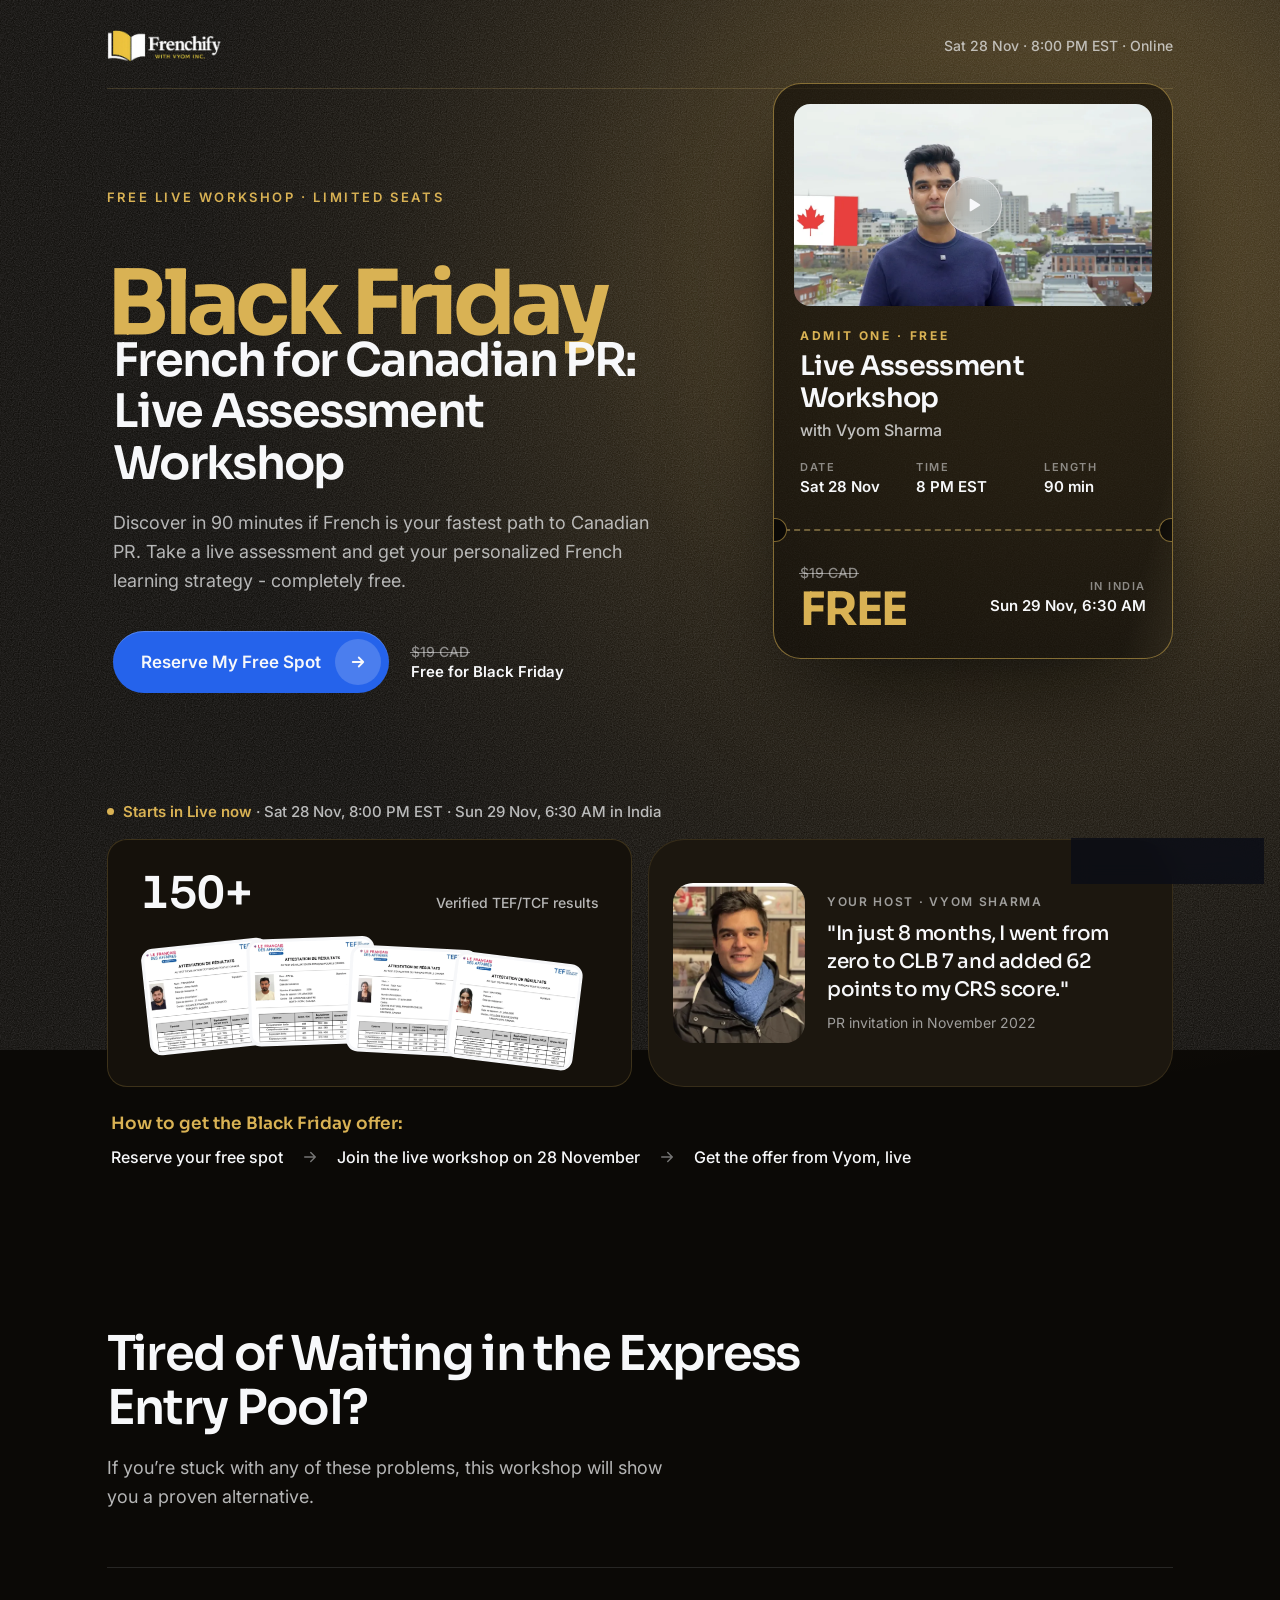
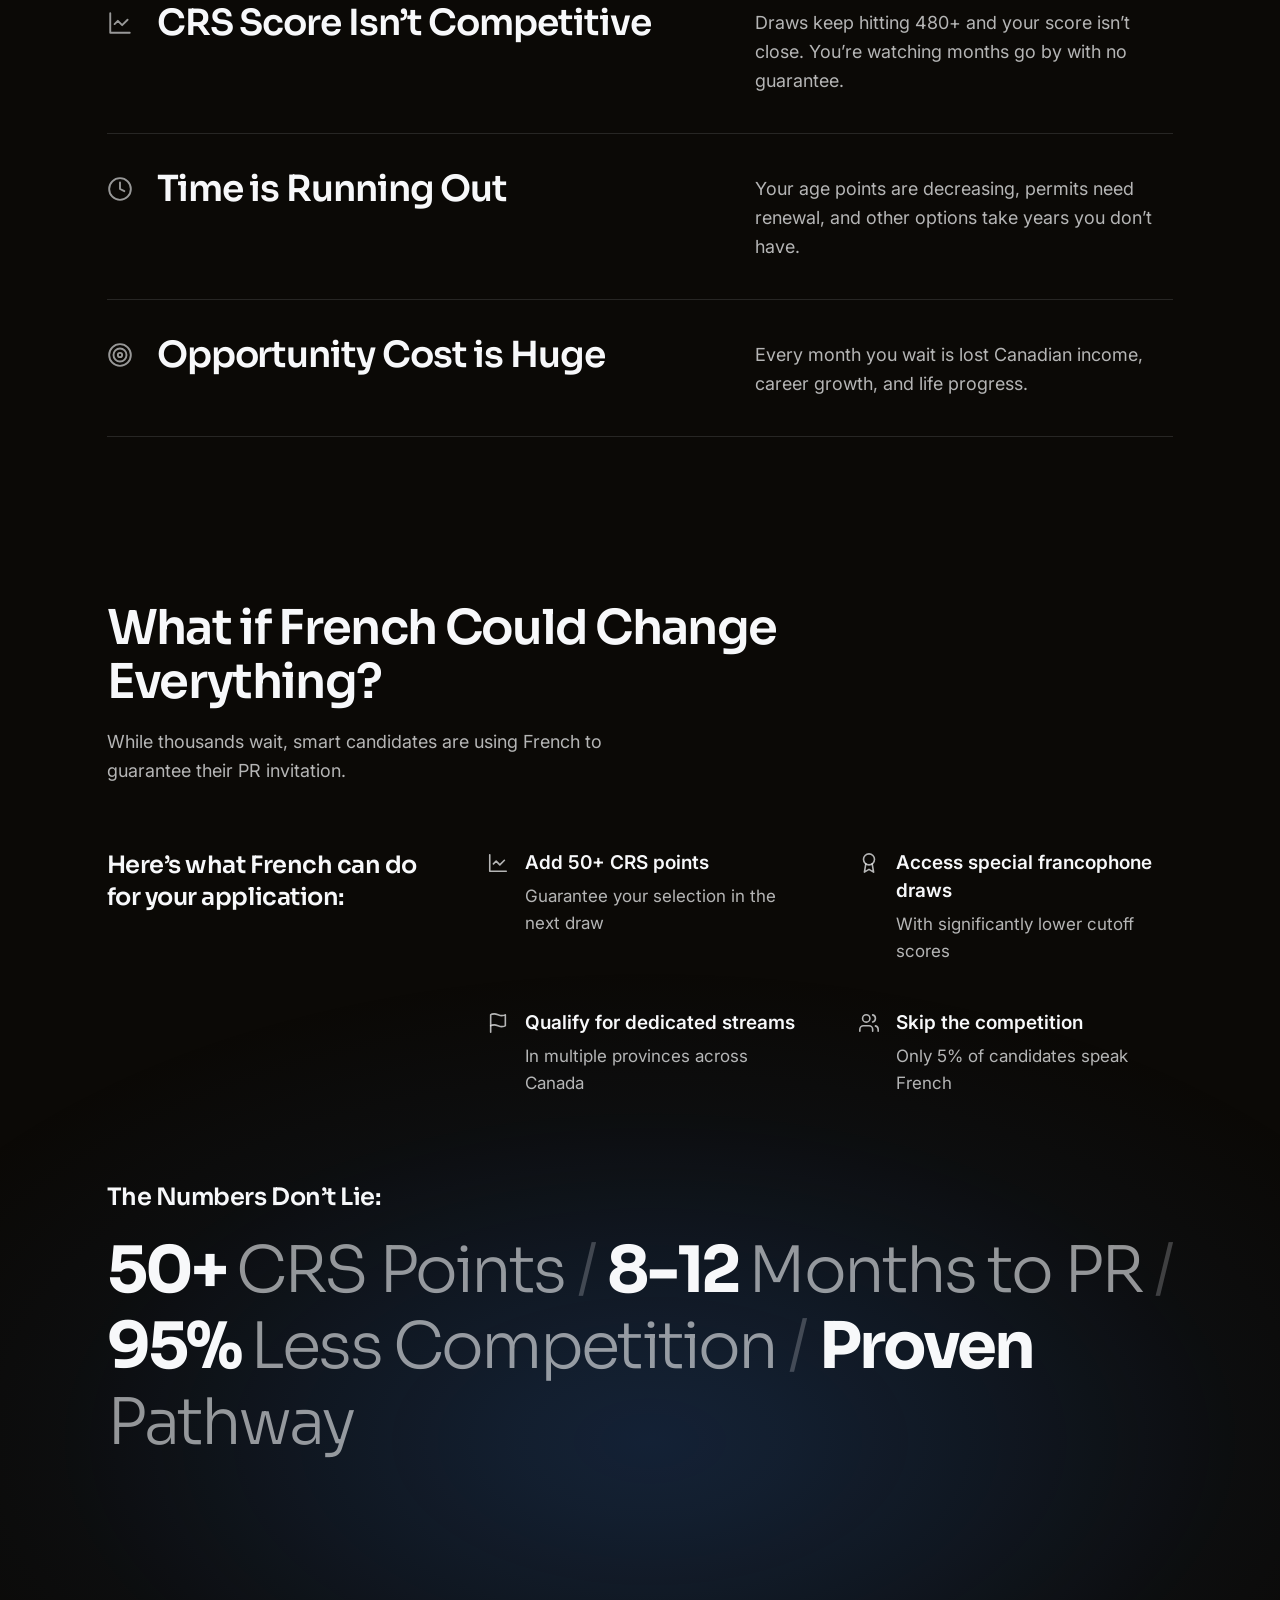
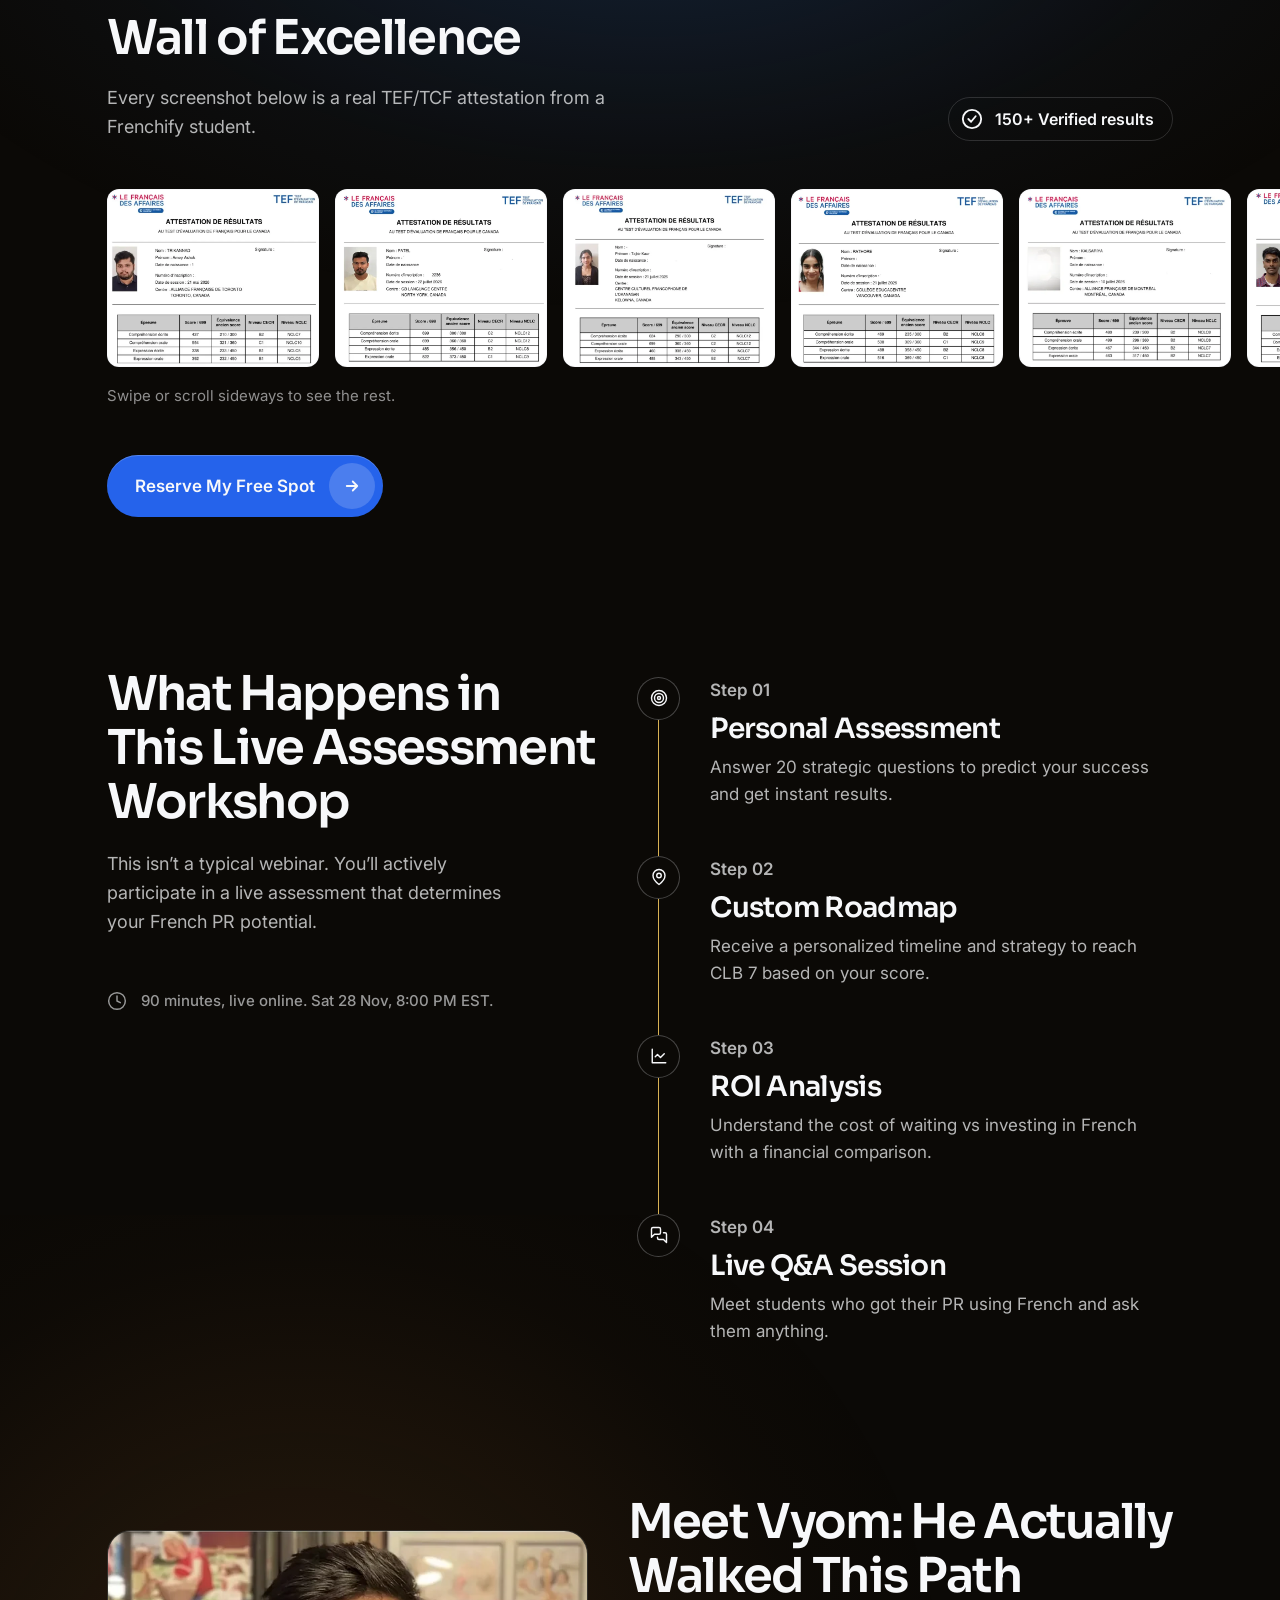
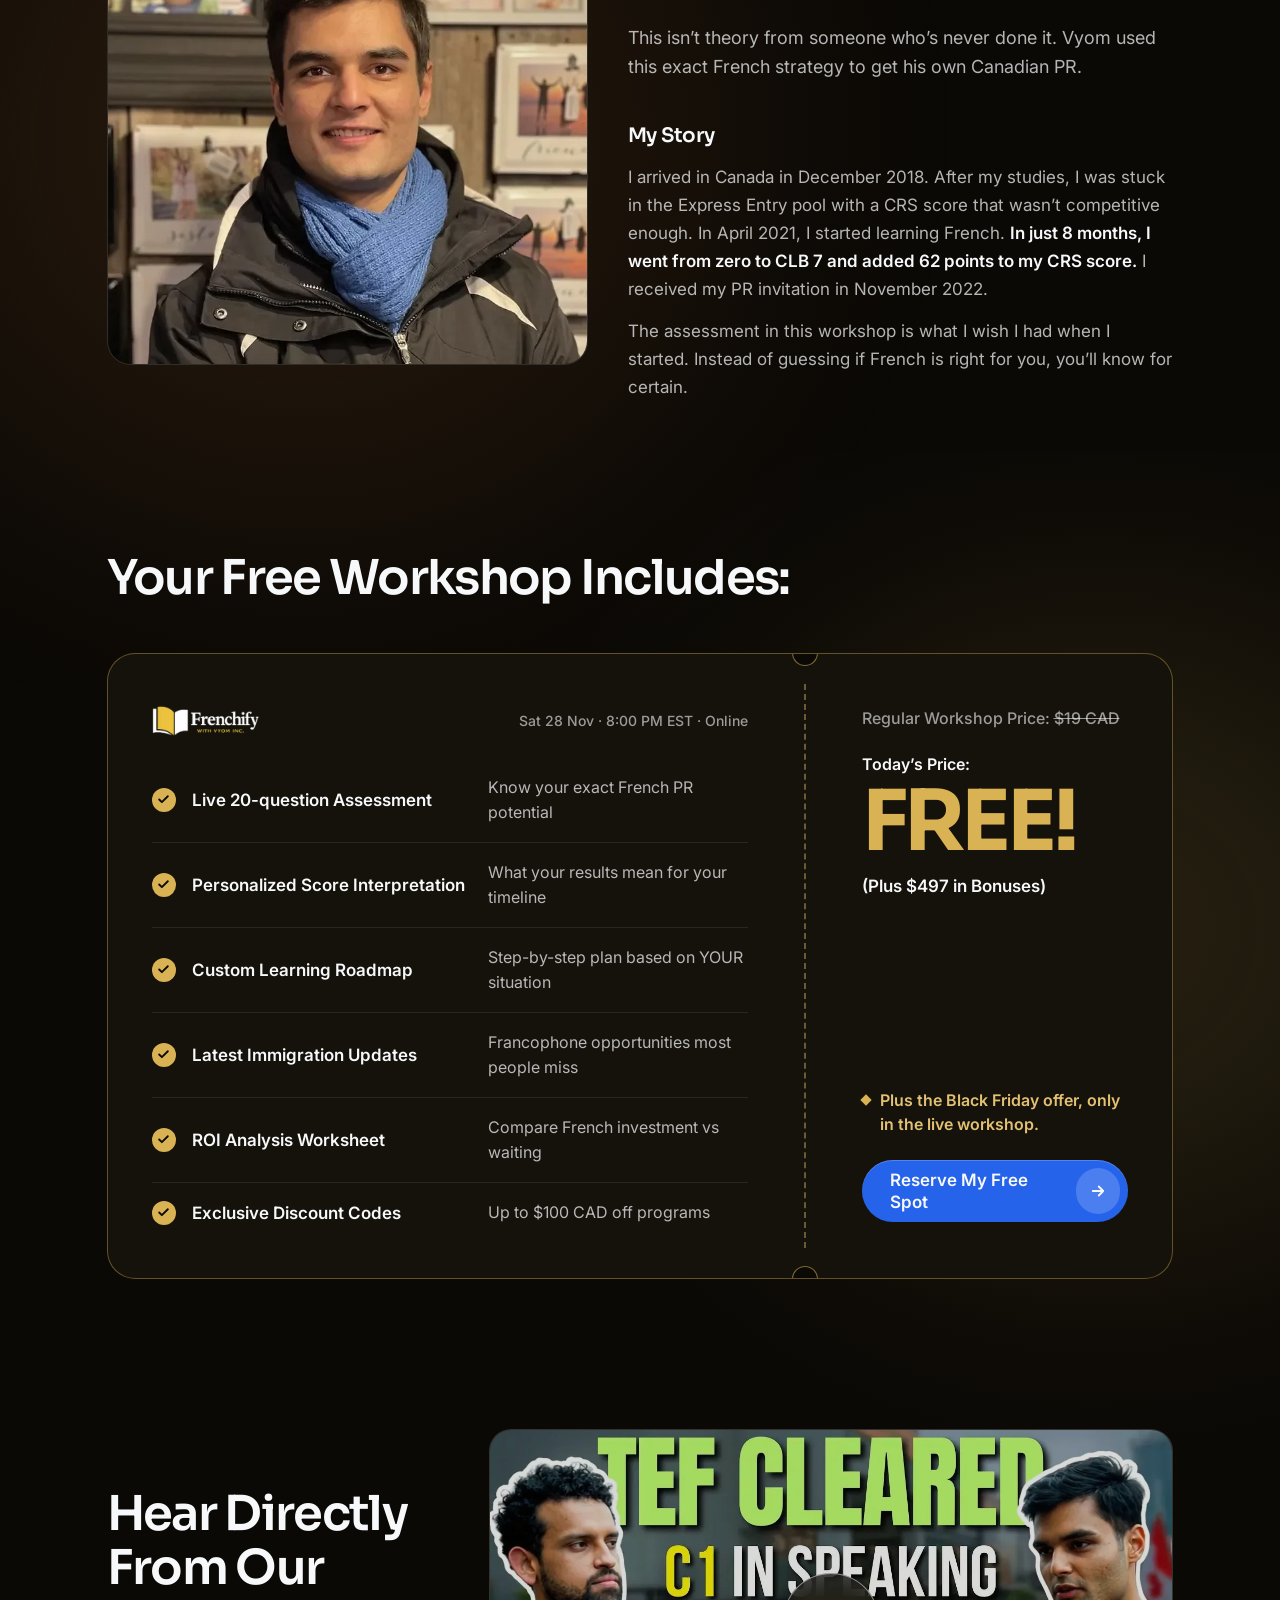
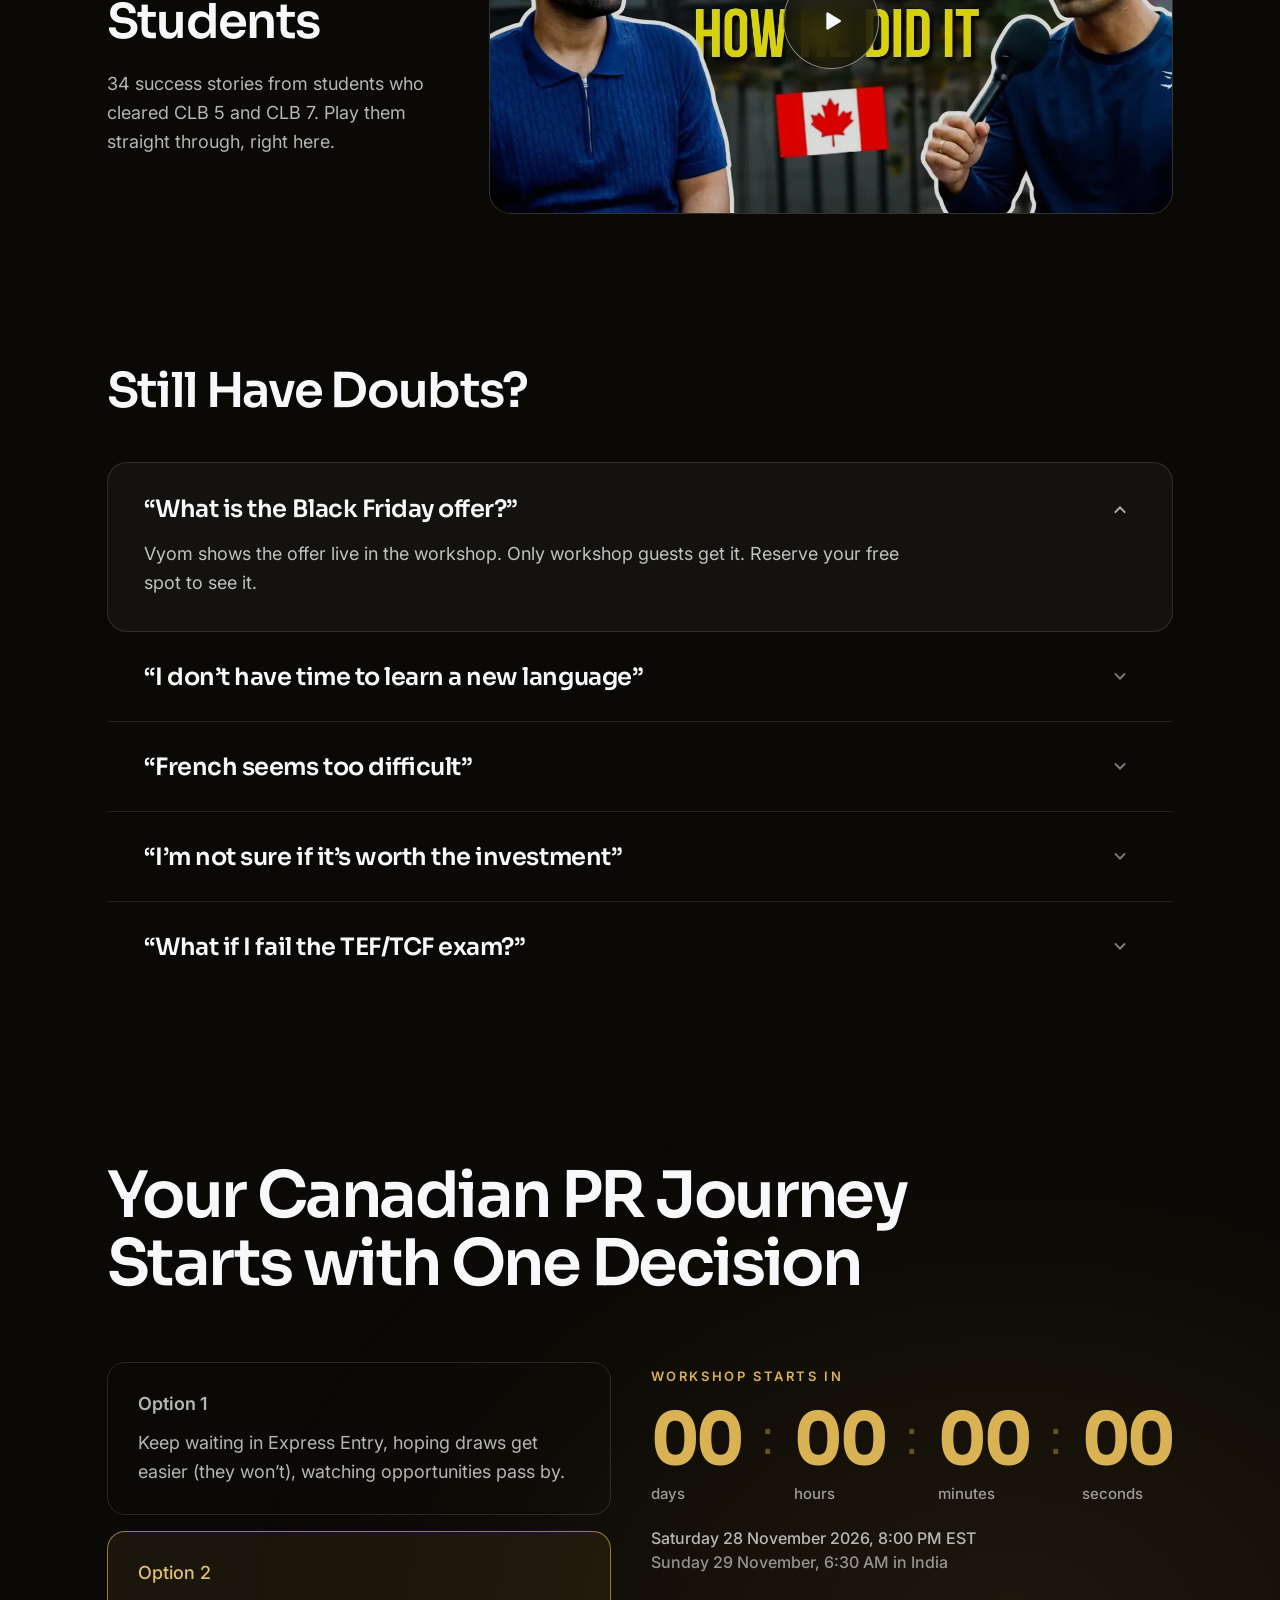
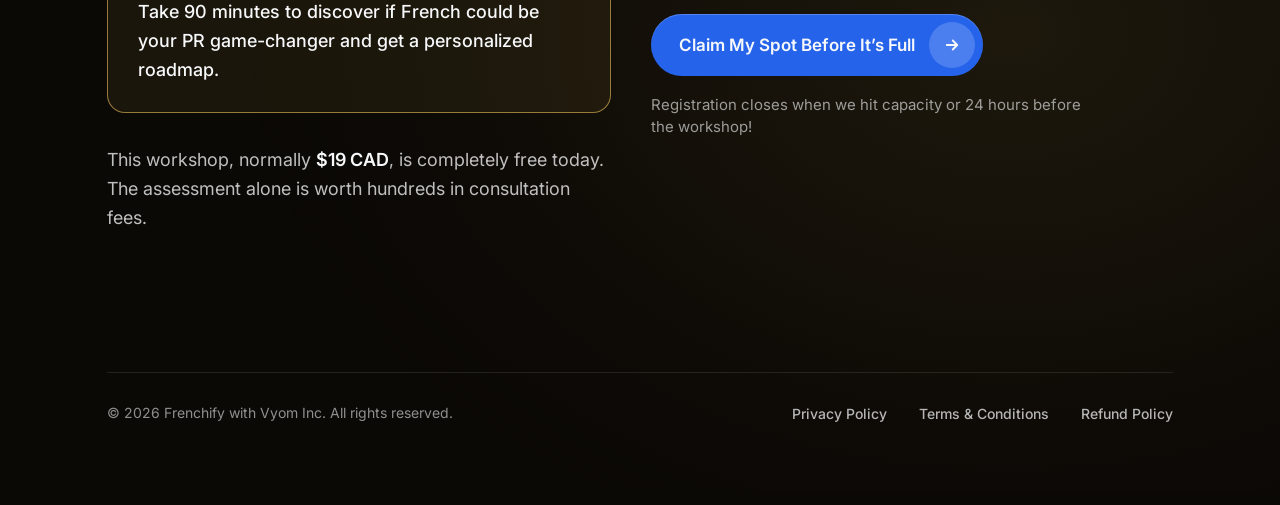
==== commit cdaacd80: "Option 2: show the time as EST, not Montreal Co-Authored-By: Claude Opus 5.5 <noreply@anthropic.com>" ====
--- a/option-2/index.html
+++ b/option-2/index.html
@@ -569,7 +569,7 @@
 
 <header class="wrap topbar">
   <img src="../assets/img/logo-light.webp" width="540" height="151" alt="Frenchify with Vyom Inc." loading="eager" decoding="async">
-  <p>Sat 28 Nov · 8:00 PM Montreal · Online</p>
+  <p>Sat 28 Nov · 8:00 PM EST · Online</p>
 </header>
 
 <main>
@@ -606,7 +606,7 @@
             </div>
             <div class="t-meta">
               <div><span class="t-label">Date</span><span class="t-val">Sat 28 Nov</span></div>
-              <div><span class="t-label">Time</span><span class="t-val">8 PM Montreal</span></div>
+              <div><span class="t-label">Time</span><span class="t-val">8 PM EST</span></div>
               <div><span class="t-label">Length</span><span class="t-val">90 min</span></div>
             </div>
             <div class="perf" aria-hidden="true"><i></i><i></i></div>
@@ -630,7 +630,7 @@
   <!-- S1 · At a glance: dates, results, host, offer steps -->
   <section class="s-glance" aria-label="Workshop dates, results and the Black Friday offer">
     <div class="wrap">
-      <p class="g-when"><span class="seg g-start" data-countdown="2026-11-29T01:00:00Z">Starts in <span data-cd="phrase">3 days, 13 hours</span></span>&nbsp;· <span class="seg">Sat 28 Nov, 8:00 PM Montreal</span>&nbsp;· <span class="seg">Sun 29 Nov, 6:30 AM in India</span></p>
+      <p class="g-when"><span class="seg g-start" data-countdown="2026-11-29T01:00:00Z">Starts in <span data-cd="phrase">3 days, 13 hours</span></span>&nbsp;· <span class="seg">Sat 28 Nov, 8:00 PM EST</span>&nbsp;· <span class="seg">Sun 29 Nov, 6:30 AM in India</span></p>
 
       <div class="g-grid">
         <div class="g-proof">
@@ -771,7 +771,7 @@
       <div class="ws-head">
         <h2 class="h2" id="workshop-title">What Happens in This Live Assessment Workshop</h2>
         <p class="lead">This isn’t a typical webinar. You’ll actively participate in a live assessment that determines your French PR potential.</p>
-        <p class="facts"><svg width="20" height="20" aria-hidden="true"><use href="#i-clock"/></svg>90 minutes, live online. Sat 28 Nov, 8:00 PM Montreal.</p>
+        <p class="facts"><svg width="20" height="20" aria-hidden="true"><use href="#i-clock"/></svg>90 minutes, live online. Sat 28 Nov, 8:00 PM EST.</p>
       </div>
       <ol class="timeline">
         <li class="tl-step">
@@ -836,7 +836,7 @@
         <div class="r-main">
           <div class="r-head">
             <img src="../assets/img/logo-light.webp" width="540" height="151" alt="Frenchify with Vyom Inc." loading="lazy" decoding="async">
-            <p>Sat 28 Nov · 8:00 PM Montreal · Online</p>
+            <p>Sat 28 Nov · 8:00 PM EST · Online</p>
           </div>
           <ul class="r-list">
             <li class="r-item"><span class="r-check" aria-hidden="true"><svg width="13" height="13" viewBox="0 0 24 24"><path d="M20 6 9 17l-5-5" fill="none" stroke="currentColor" stroke-width="3.4" stroke-linecap="round" stroke-linejoin="round"/></svg></span><span class="r-text"><strong>Live 20-question Assessment</strong><span>Know your exact French PR potential</span></span></li>
@@ -935,7 +935,7 @@
             <span class="cd-colon" aria-hidden="true">:</span>
             <div class="cd-unit"><span class="cd-num" data-cd="s">12</span><span class="cd-label">seconds</span></div>
           </div>
-          <p class="cd-when">Saturday 28 November 2026, 8:00 PM Montreal <span>Sunday 29 November, 6:30 AM in India</span></p>
+          <p class="cd-when">Saturday 28 November 2026, 8:00 PM EST <span>Sunday 29 November, 6:30 AM in India</span></p>
           <div class="cd-cta">
             <a href="#" data-cta class="cta"><span>Claim My Spot Before It’s Full</span><span class="cta-arrow" aria-hidden="true"><svg width="18" height="18"><use href="#i-arrow"/></svg></span></a>
           </div>
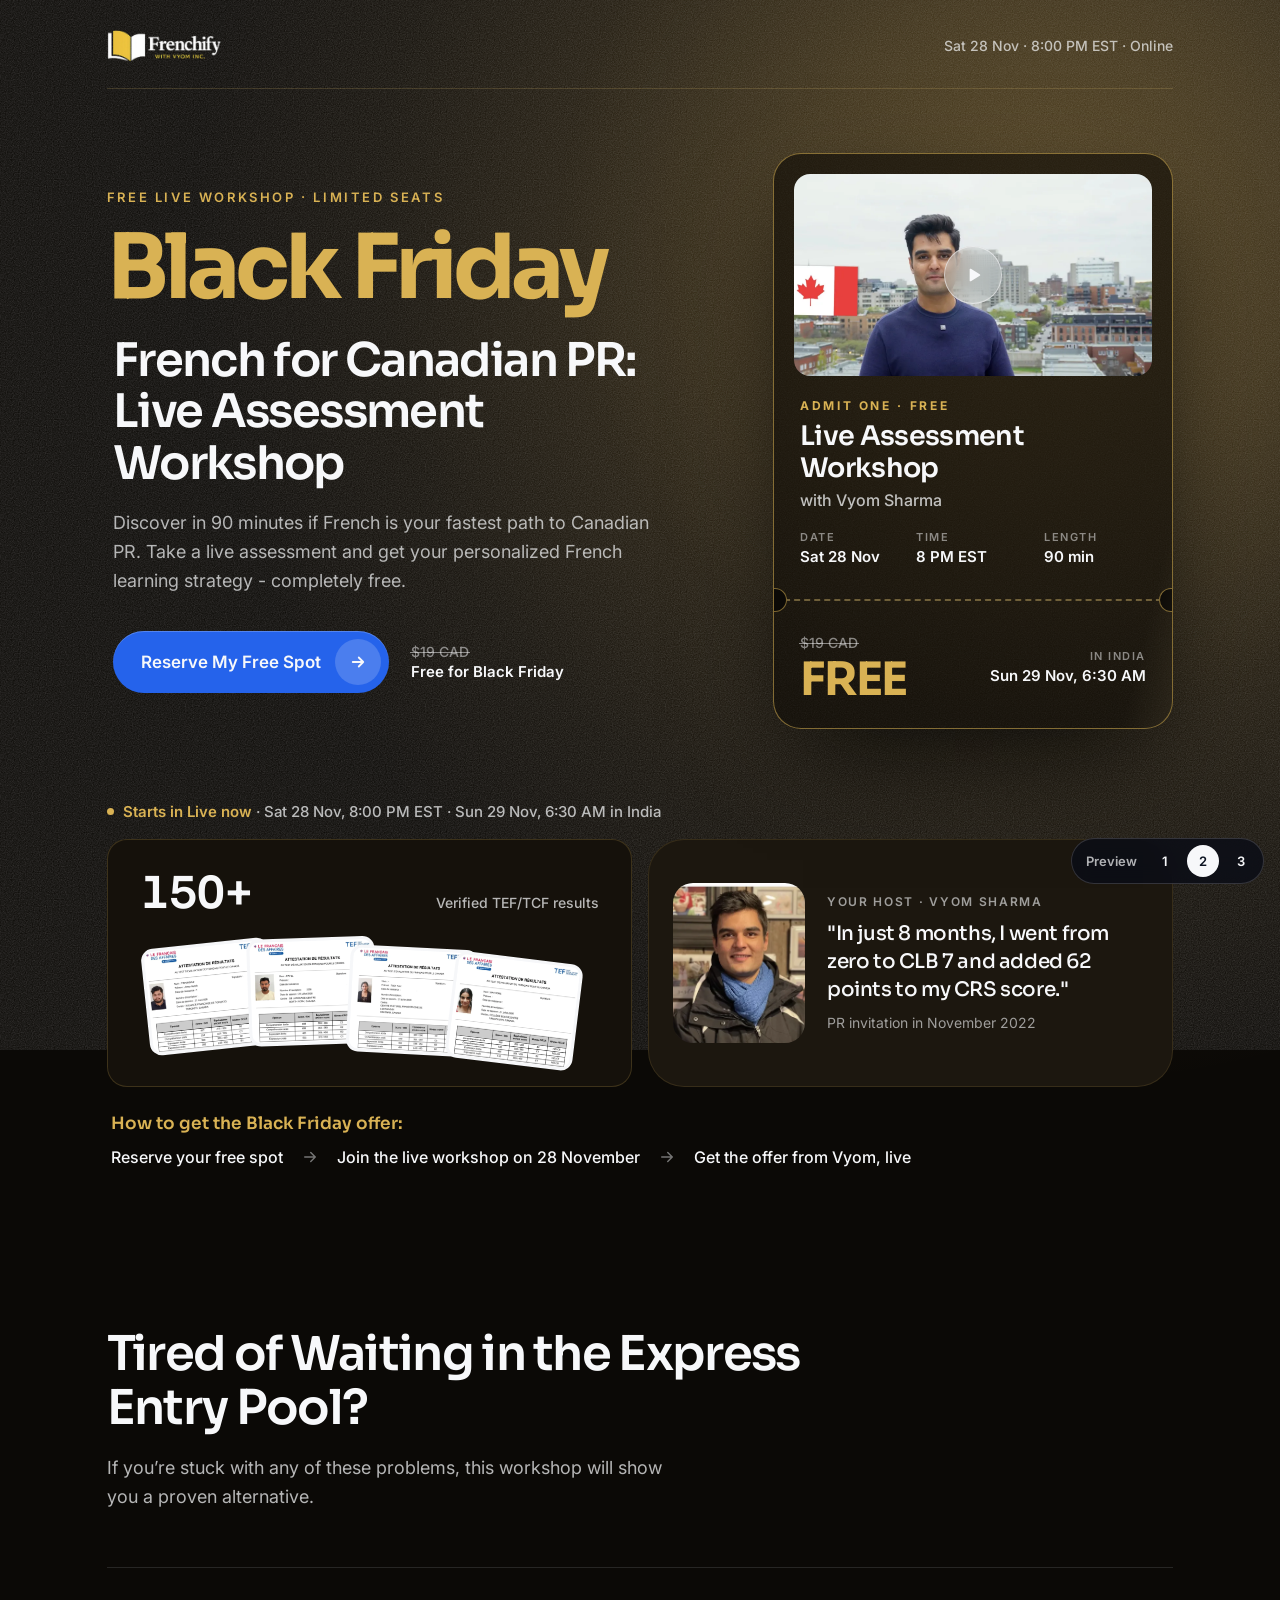
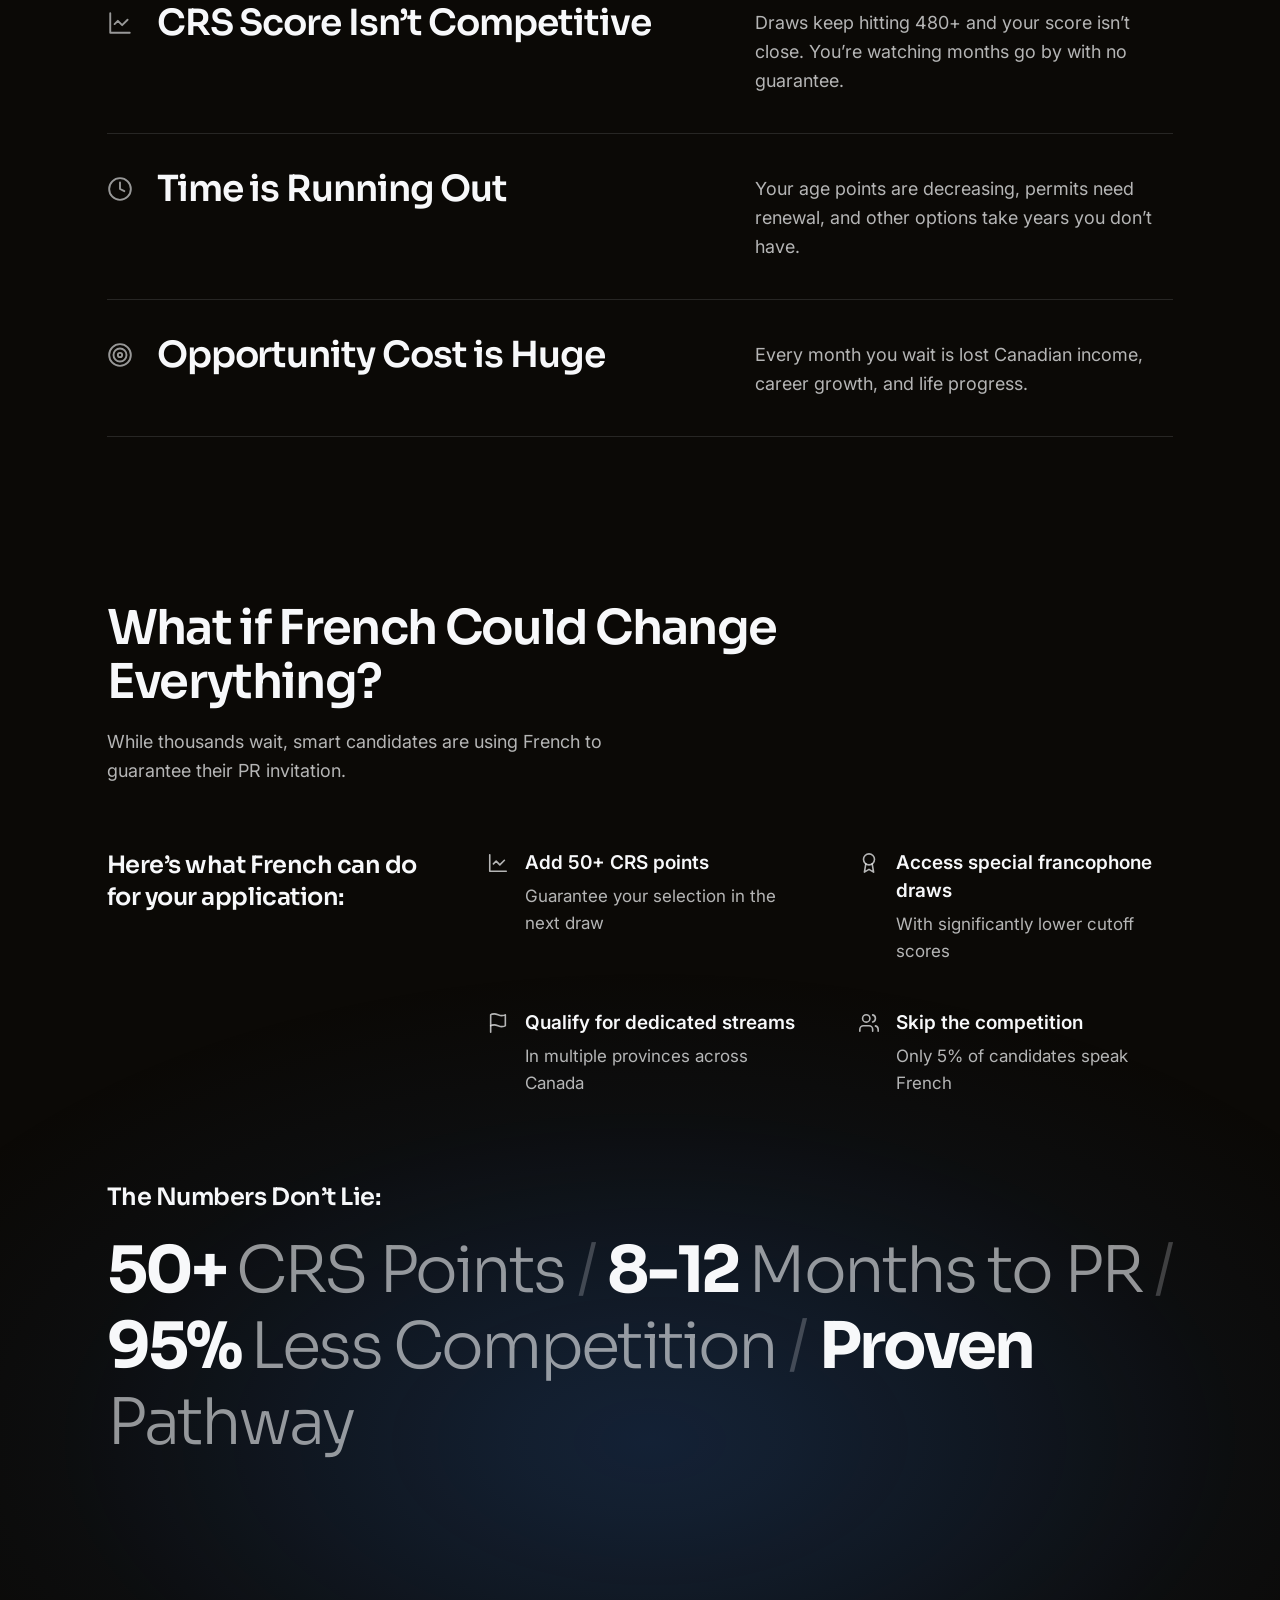
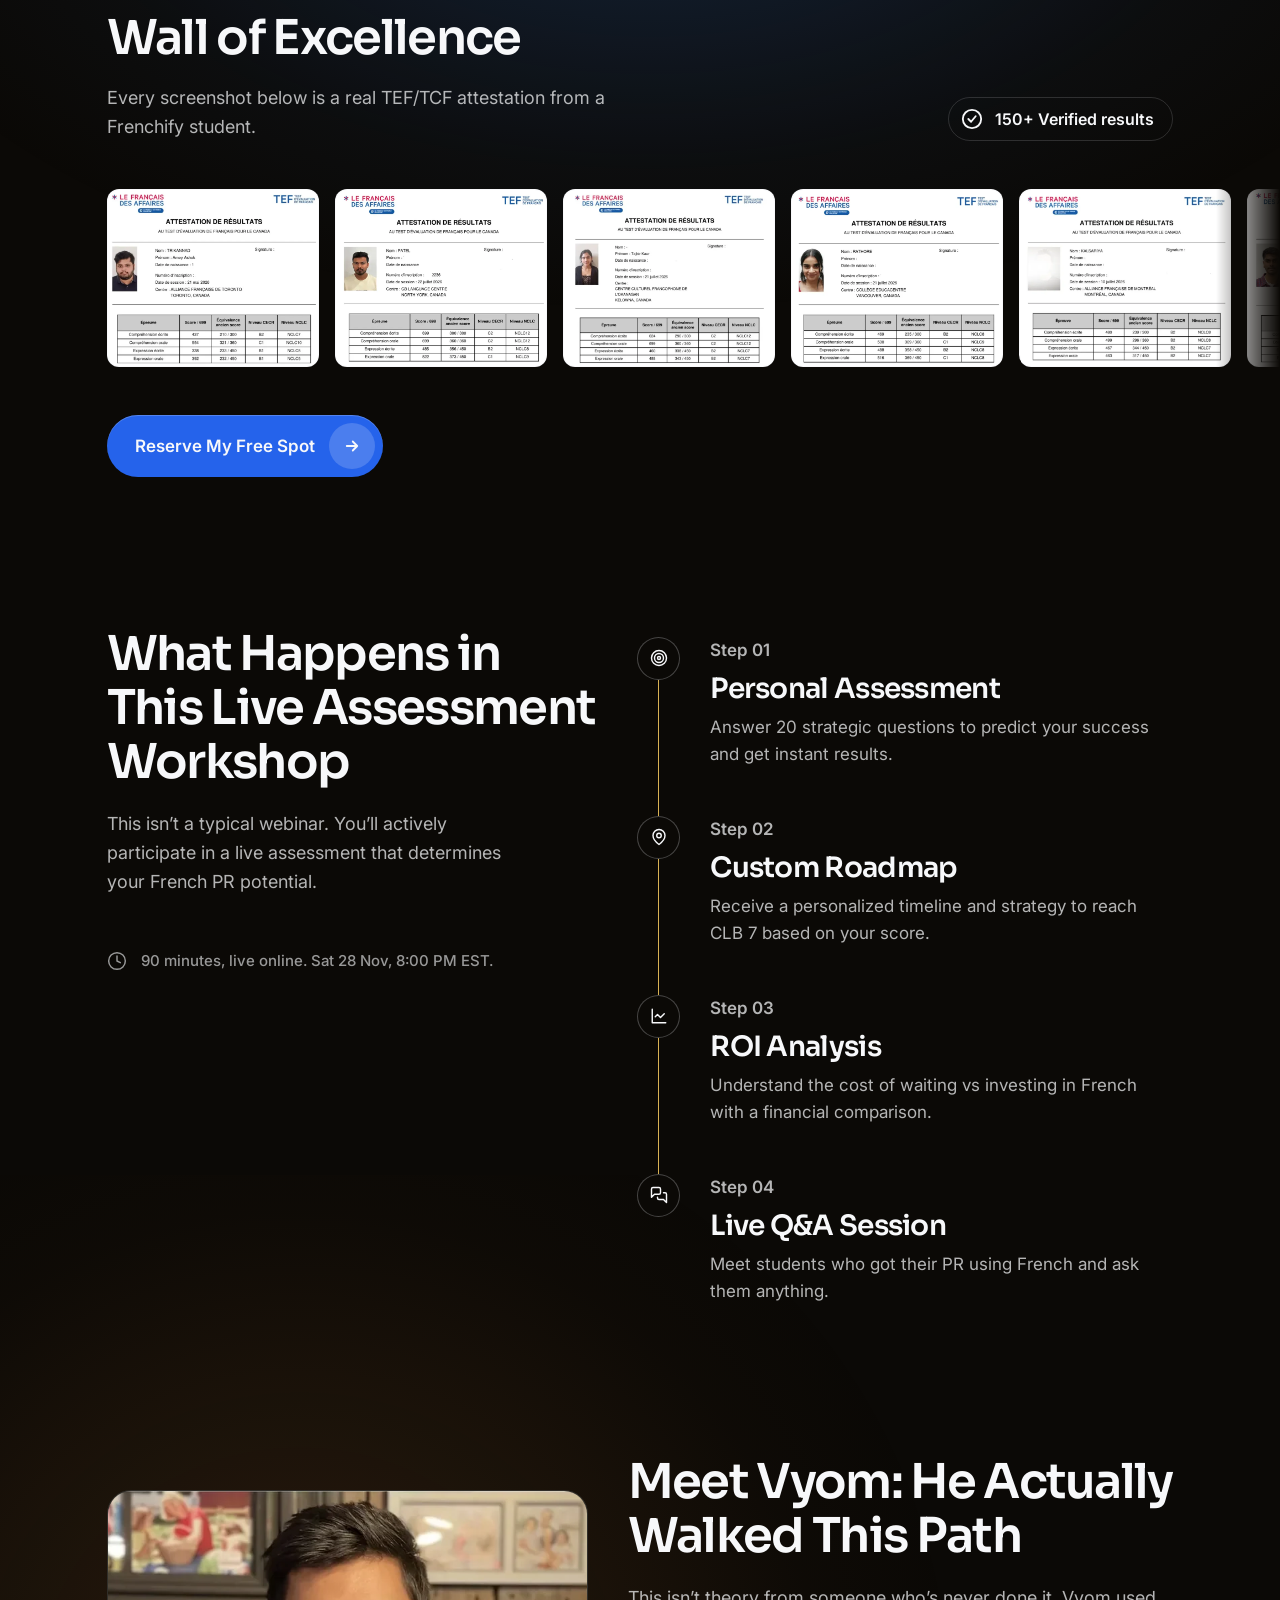
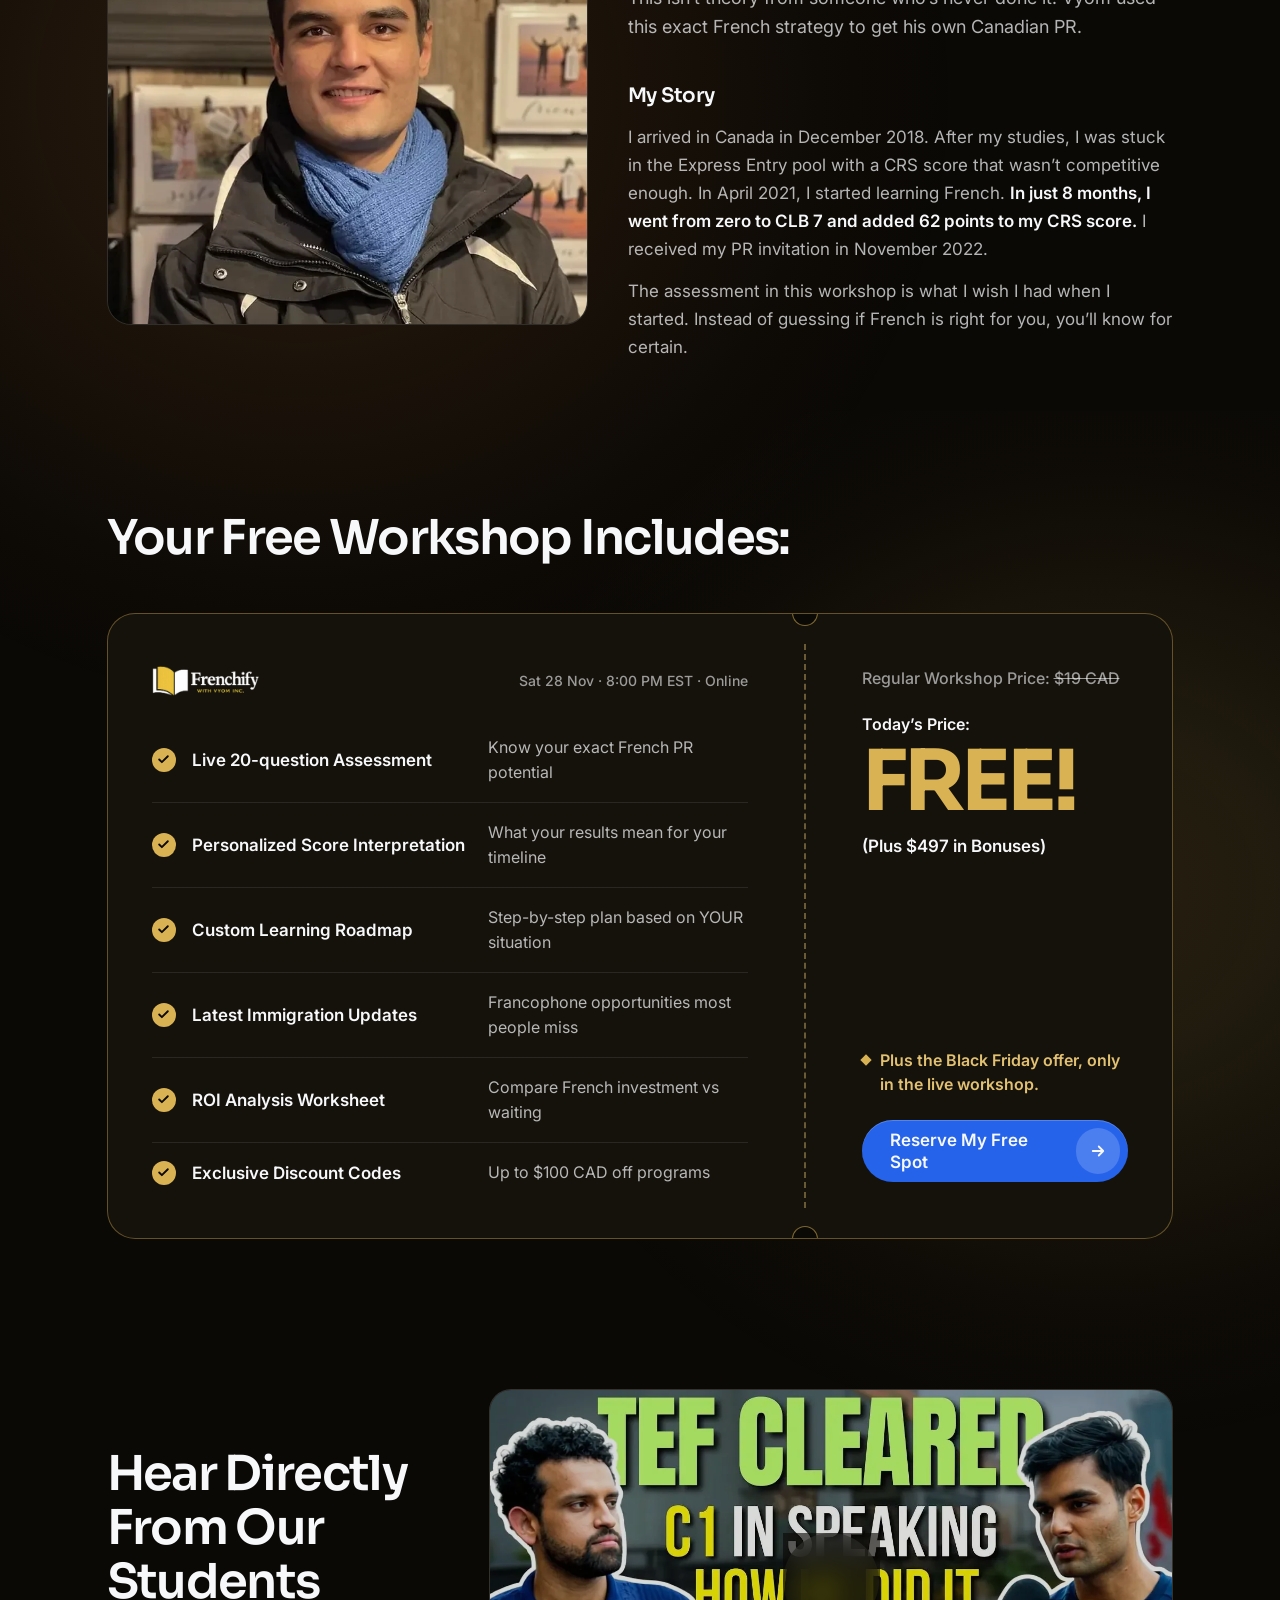
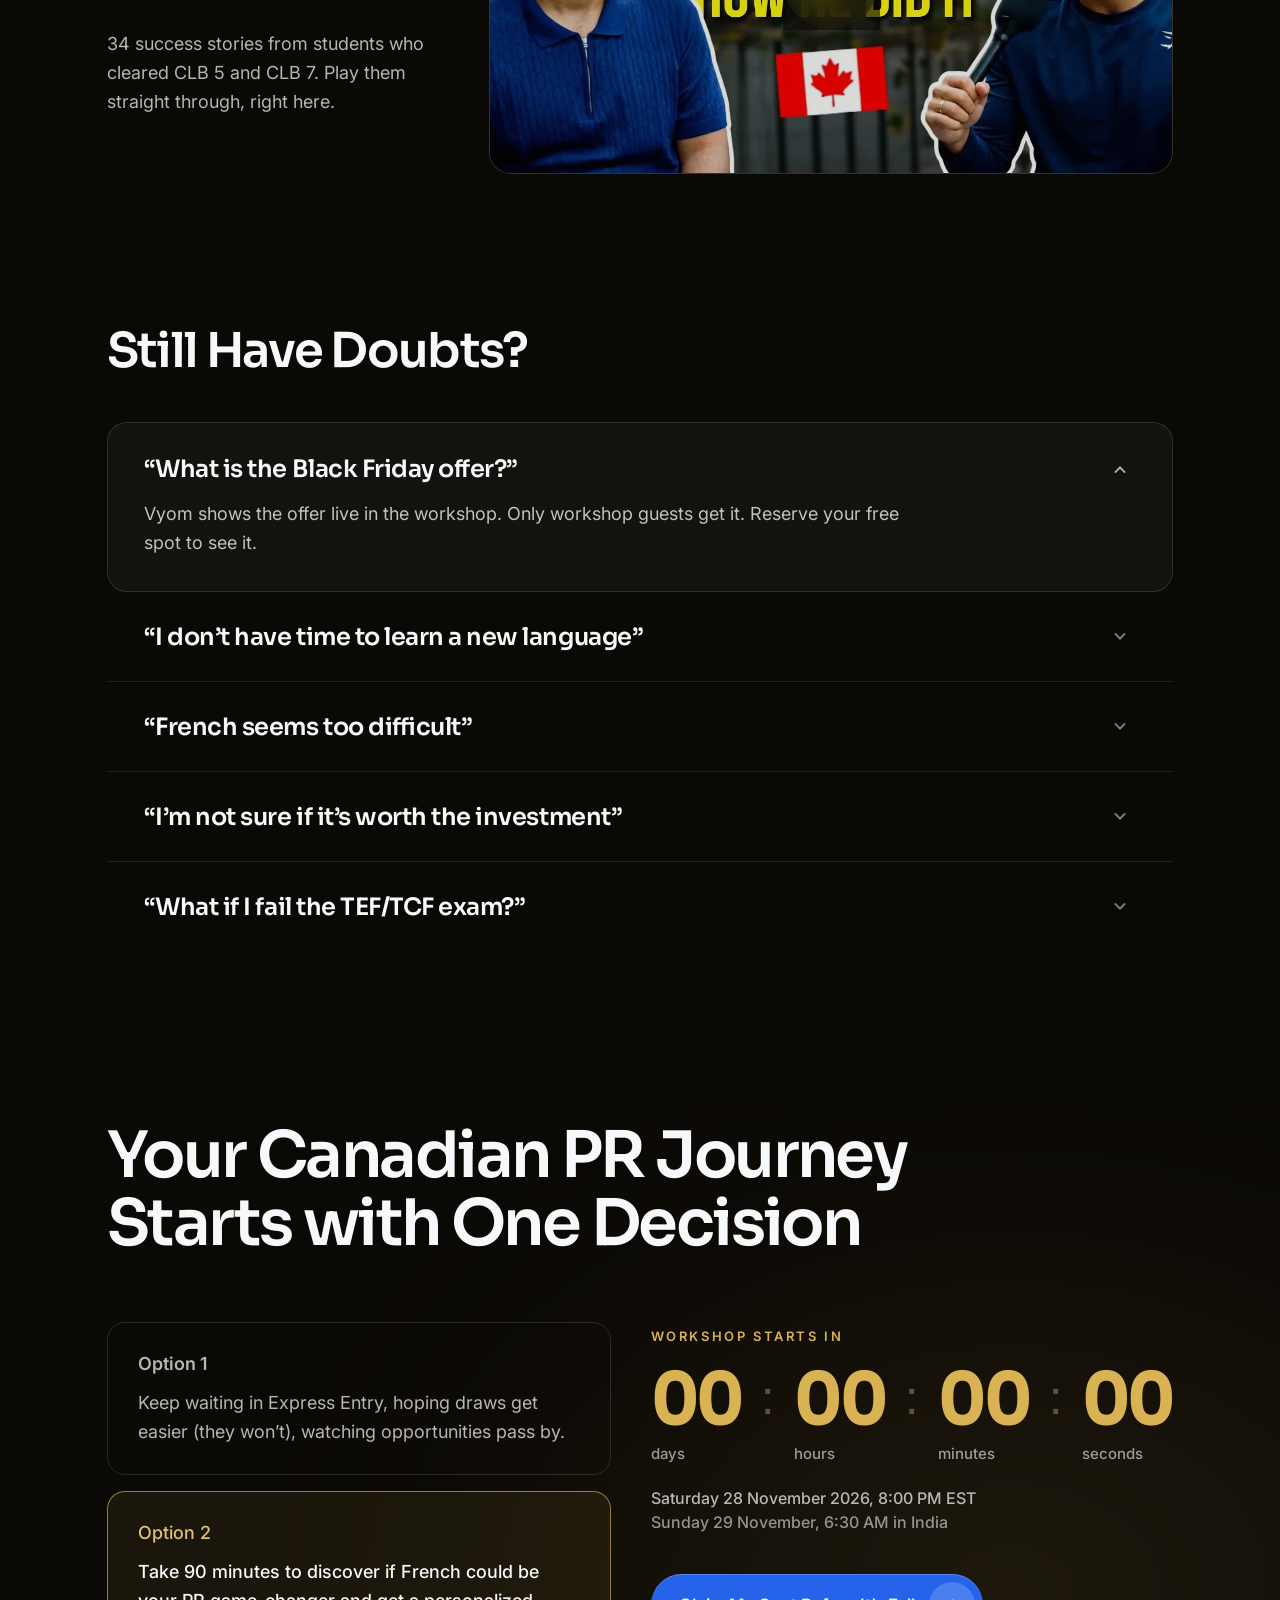
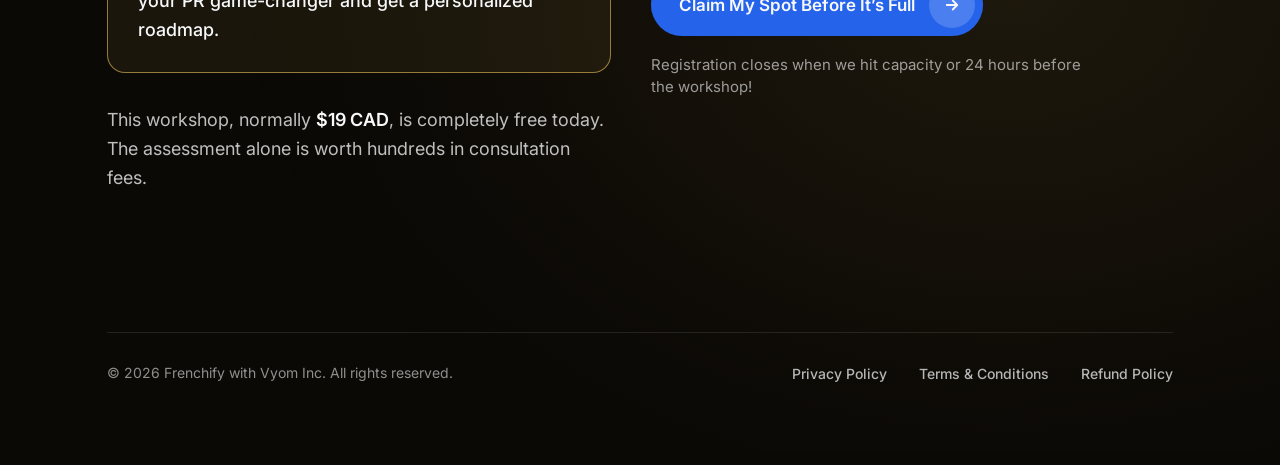
==== commit 34821e9b: "Option 2: Wall of Excellence slides right to left in a loop Co-Authored-By: Claude Opus 5.5 <noreply" ====
--- a/option-2/index.html
+++ b/option-2/index.html
@@ -196,6 +196,10 @@
   scrollbar-width:thin;scrollbar-color:rgba(247,248,250,.18) transparent;
 }
 .rail:focus-visible{outline-offset:-2px;border-radius:12px}
+.rail-track{display:flex;flex:none}
+.rail-set{display:flex;gap:16px}
+/* The copy only exists for the loop (motion-2.css). Without motion the rail scrolls by hand and shows each result once. */
+.rail-set[aria-hidden]{display:none}
 .cert{flex:0 0 212px;height:178px;border-radius:12px;border:1px solid rgba(247,248,250,.18);background:var(--ink);overflow:hidden;scroll-snap-align:start}
 .cert img{width:100%;height:100%;object-fit:cover}
 .cert-more{flex:0 0 180px;height:178px;display:flex;flex-direction:column;justify-content:space-between;padding:20px 22px;border-radius:12px;border:1px solid rgba(247,248,250,.15);background:rgba(247,248,250,.04);color:rgba(247,248,250,.7);scroll-snap-align:start}
@@ -741,22 +745,45 @@
       </div>
       <p class="pill"><svg width="22" height="22" aria-hidden="true"><use href="#i-check-circle"/></svg>150+ Verified results</p>
     </div>
-    <div class="rail" role="group" aria-label="Real TEF and TCF results from Frenchify students" tabindex="0">
-      <div class="cert"><img src="../assets/img/result-1.webp" width="760" height="637" alt="" loading="lazy" decoding="async"></div>
-      <div class="cert"><img src="../assets/img/result-2.webp" width="760" height="637" alt="" loading="lazy" decoding="async"></div>
-      <div class="cert"><img src="../assets/img/result-3.webp" width="760" height="637" alt="" loading="lazy" decoding="async"></div>
-      <div class="cert"><img src="../assets/img/result-4.webp" width="760" height="637" alt="" loading="lazy" decoding="async"></div>
-      <div class="cert"><img src="../assets/img/result-5.webp" width="760" height="637" alt="" loading="lazy" decoding="async"></div>
-      <div class="cert"><img src="../assets/img/result-6.webp" width="760" height="637" alt="" loading="lazy" decoding="async"></div>
-      <div class="cert"><img src="../assets/img/result-7.webp" width="760" height="637" alt="" loading="lazy" decoding="async"></div>
-      <div class="cert"><img src="../assets/img/result-8.webp" width="760" height="637" alt="" loading="lazy" decoding="async"></div>
-      <div class="cert"><img src="../assets/img/result-9.webp" width="760" height="637" alt="" loading="lazy" decoding="async"></div>
-      <div class="cert"><img src="../assets/img/result-10.webp" width="760" height="637" alt="" loading="lazy" decoding="async"></div>
-      <div class="cert"><img src="../assets/img/result-11.webp" width="760" height="637" alt="" loading="lazy" decoding="async"></div>
-      <div class="cert"><img src="../assets/img/result-12.webp" width="760" height="637" alt="" loading="lazy" decoding="async"></div>
-      <div class="cert-more">
-        <svg width="22" height="22" aria-hidden="true"><use href="#i-arrow-thin"/></svg>
-        <p>and more...</p>
+    <div class="rail" role="group" aria-label="Real TEF and TCF results from Frenchify students" tabindex="0" style="--bfp-marquee-n:13">
+      <!-- Two copies of the same set: the loop moves by one set, then starts again. The copy is hidden from screen readers. -->
+      <div class="rail-track">
+        <div class="rail-set">
+          <div class="cert"><img src="../assets/img/result-1.webp" width="760" height="637" alt="" loading="lazy" decoding="async"></div>
+          <div class="cert"><img src="../assets/img/result-2.webp" width="760" height="637" alt="" loading="lazy" decoding="async"></div>
+          <div class="cert"><img src="../assets/img/result-3.webp" width="760" height="637" alt="" loading="lazy" decoding="async"></div>
+          <div class="cert"><img src="../assets/img/result-4.webp" width="760" height="637" alt="" loading="lazy" decoding="async"></div>
+          <div class="cert"><img src="../assets/img/result-5.webp" width="760" height="637" alt="" loading="lazy" decoding="async"></div>
+          <div class="cert"><img src="../assets/img/result-6.webp" width="760" height="637" alt="" loading="lazy" decoding="async"></div>
+          <div class="cert"><img src="../assets/img/result-7.webp" width="760" height="637" alt="" loading="lazy" decoding="async"></div>
+          <div class="cert"><img src="../assets/img/result-8.webp" width="760" height="637" alt="" loading="lazy" decoding="async"></div>
+          <div class="cert"><img src="../assets/img/result-9.webp" width="760" height="637" alt="" loading="lazy" decoding="async"></div>
+          <div class="cert"><img src="../assets/img/result-10.webp" width="760" height="637" alt="" loading="lazy" decoding="async"></div>
+          <div class="cert"><img src="../assets/img/result-11.webp" width="760" height="637" alt="" loading="lazy" decoding="async"></div>
+          <div class="cert"><img src="../assets/img/result-12.webp" width="760" height="637" alt="" loading="lazy" decoding="async"></div>
+          <div class="cert-more">
+          <svg width="22" height="22" aria-hidden="true"><use href="#i-arrow-thin"/></svg>
+          <p>and more...</p>
+          </div>
+        </div>
+        <div class="rail-set" aria-hidden="true">
+          <div class="cert"><img src="../assets/img/result-1.webp" width="760" height="637" alt="" loading="lazy" decoding="async"></div>
+          <div class="cert"><img src="../assets/img/result-2.webp" width="760" height="637" alt="" loading="lazy" decoding="async"></div>
+          <div class="cert"><img src="../assets/img/result-3.webp" width="760" height="637" alt="" loading="lazy" decoding="async"></div>
+          <div class="cert"><img src="../assets/img/result-4.webp" width="760" height="637" alt="" loading="lazy" decoding="async"></div>
+          <div class="cert"><img src="../assets/img/result-5.webp" width="760" height="637" alt="" loading="lazy" decoding="async"></div>
+          <div class="cert"><img src="../assets/img/result-6.webp" width="760" height="637" alt="" loading="lazy" decoding="async"></div>
+          <div class="cert"><img src="../assets/img/result-7.webp" width="760" height="637" alt="" loading="lazy" decoding="async"></div>
+          <div class="cert"><img src="../assets/img/result-8.webp" width="760" height="637" alt="" loading="lazy" decoding="async"></div>
+          <div class="cert"><img src="../assets/img/result-9.webp" width="760" height="637" alt="" loading="lazy" decoding="async"></div>
+          <div class="cert"><img src="../assets/img/result-10.webp" width="760" height="637" alt="" loading="lazy" decoding="async"></div>
+          <div class="cert"><img src="../assets/img/result-11.webp" width="760" height="637" alt="" loading="lazy" decoding="async"></div>
+          <div class="cert"><img src="../assets/img/result-12.webp" width="760" height="637" alt="" loading="lazy" decoding="async"></div>
+          <div class="cert-more">
+          <svg width="22" height="22" aria-hidden="true"><use href="#i-arrow-thin"/></svg>
+          <p>and more...</p>
+          </div>
+        </div>
       </div>
     </div>
     <div class="wrap rail-foot">
--- a/assets/motion-2.css
+++ b/assets/motion-2.css
@@ -260,6 +260,35 @@
   }
 }
 
+/* Wall of Excellence: the results slide right to left in a loop (Allen, 25 Nov 2026).
+   The track holds the set twice and moves by exactly one set (-50%), so the
+   joint is invisible. About 41px a second: --bfp-marquee-n (the number of
+   cards in one set) x 5.5s. Point at it, hold it, or tab to it to stop it.
+   Needs no scroll-timeline support, so it sits outside the @supports block. */
+@keyframes bfp-marquee { to { transform: translate3d(-50%, 0, 0); } }
+@media (prefers-reduced-motion: no-preference) {
+  .rail {
+    overflow: hidden; scroll-snap-type: none;
+    -webkit-mask-image: linear-gradient(90deg, transparent, #000 var(--bfp-fade, 64px), #000 calc(100% - var(--bfp-fade, 64px)), transparent);
+            mask-image: linear-gradient(90deg, transparent, #000 var(--bfp-fade, 64px), #000 calc(100% - var(--bfp-fade, 64px)), transparent);
+  }
+  .rail-track { width: max-content; animation: bfp-marquee calc(var(--bfp-marquee-n, 13) * 5.5s) linear infinite; }
+  .rail-set { padding-right: 16px; }
+  .rail-set[aria-hidden] { display: flex; }
+  .rail:active .rail-track, .rail:focus-visible .rail-track { animation-play-state: paused; }
+  /* "Swipe or scroll sideways" is not true while the row moves by itself.
+     The line stays for people with reduced motion, where the rail scrolls by hand. */
+  .rail-foot p { display: none; }
+  .rail-foot { margin-top: 36px; }
+}
+@media (prefers-reduced-motion: no-preference) and (hover: hover) {
+  .rail:hover .rail-track { animation-play-state: paused; }
+}
+@media (prefers-reduced-motion: no-preference) and (max-width: 899px) {
+  .rail { --bfp-fade: 28px; }
+  .rail-foot { margin-top: 28px; }
+}
+
 @media (prefers-reduced-motion: reduce) {
   *, *::before, *::after { animation: none !important; transition: none !important; }
 }
